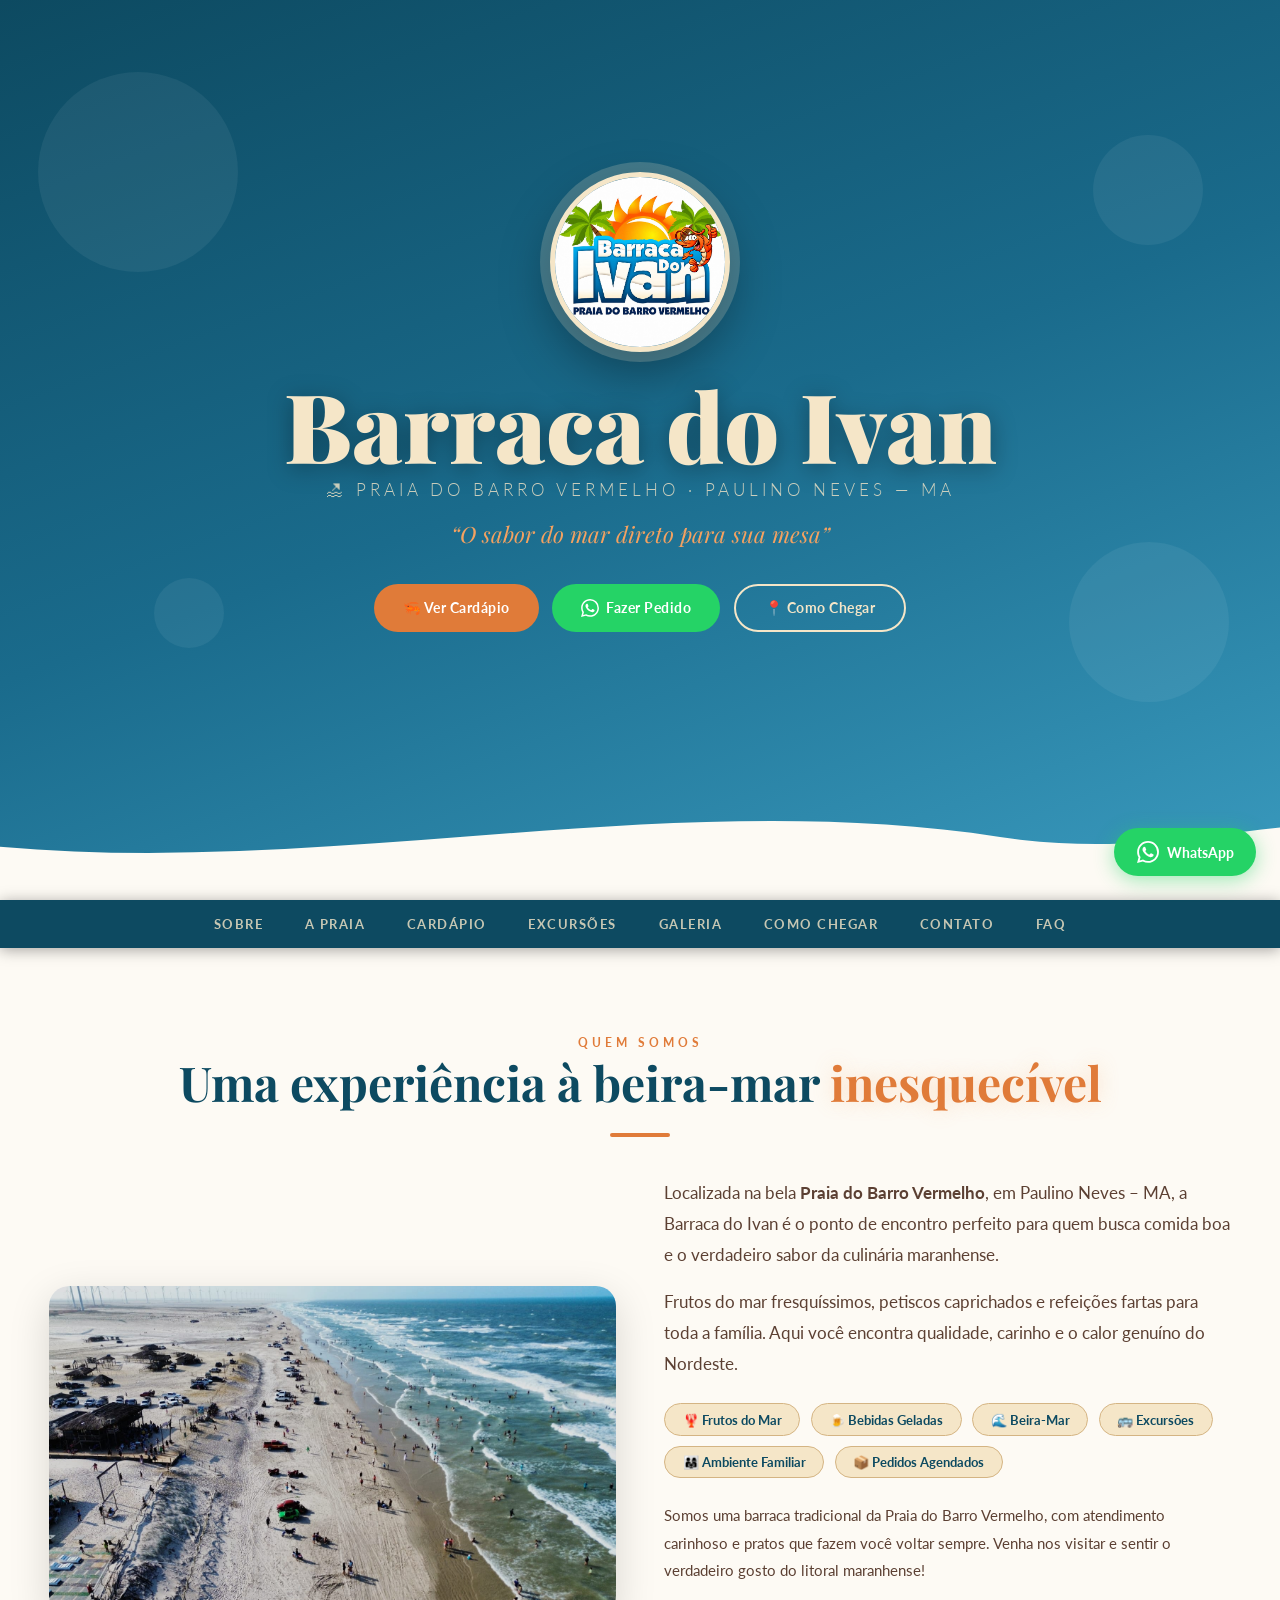
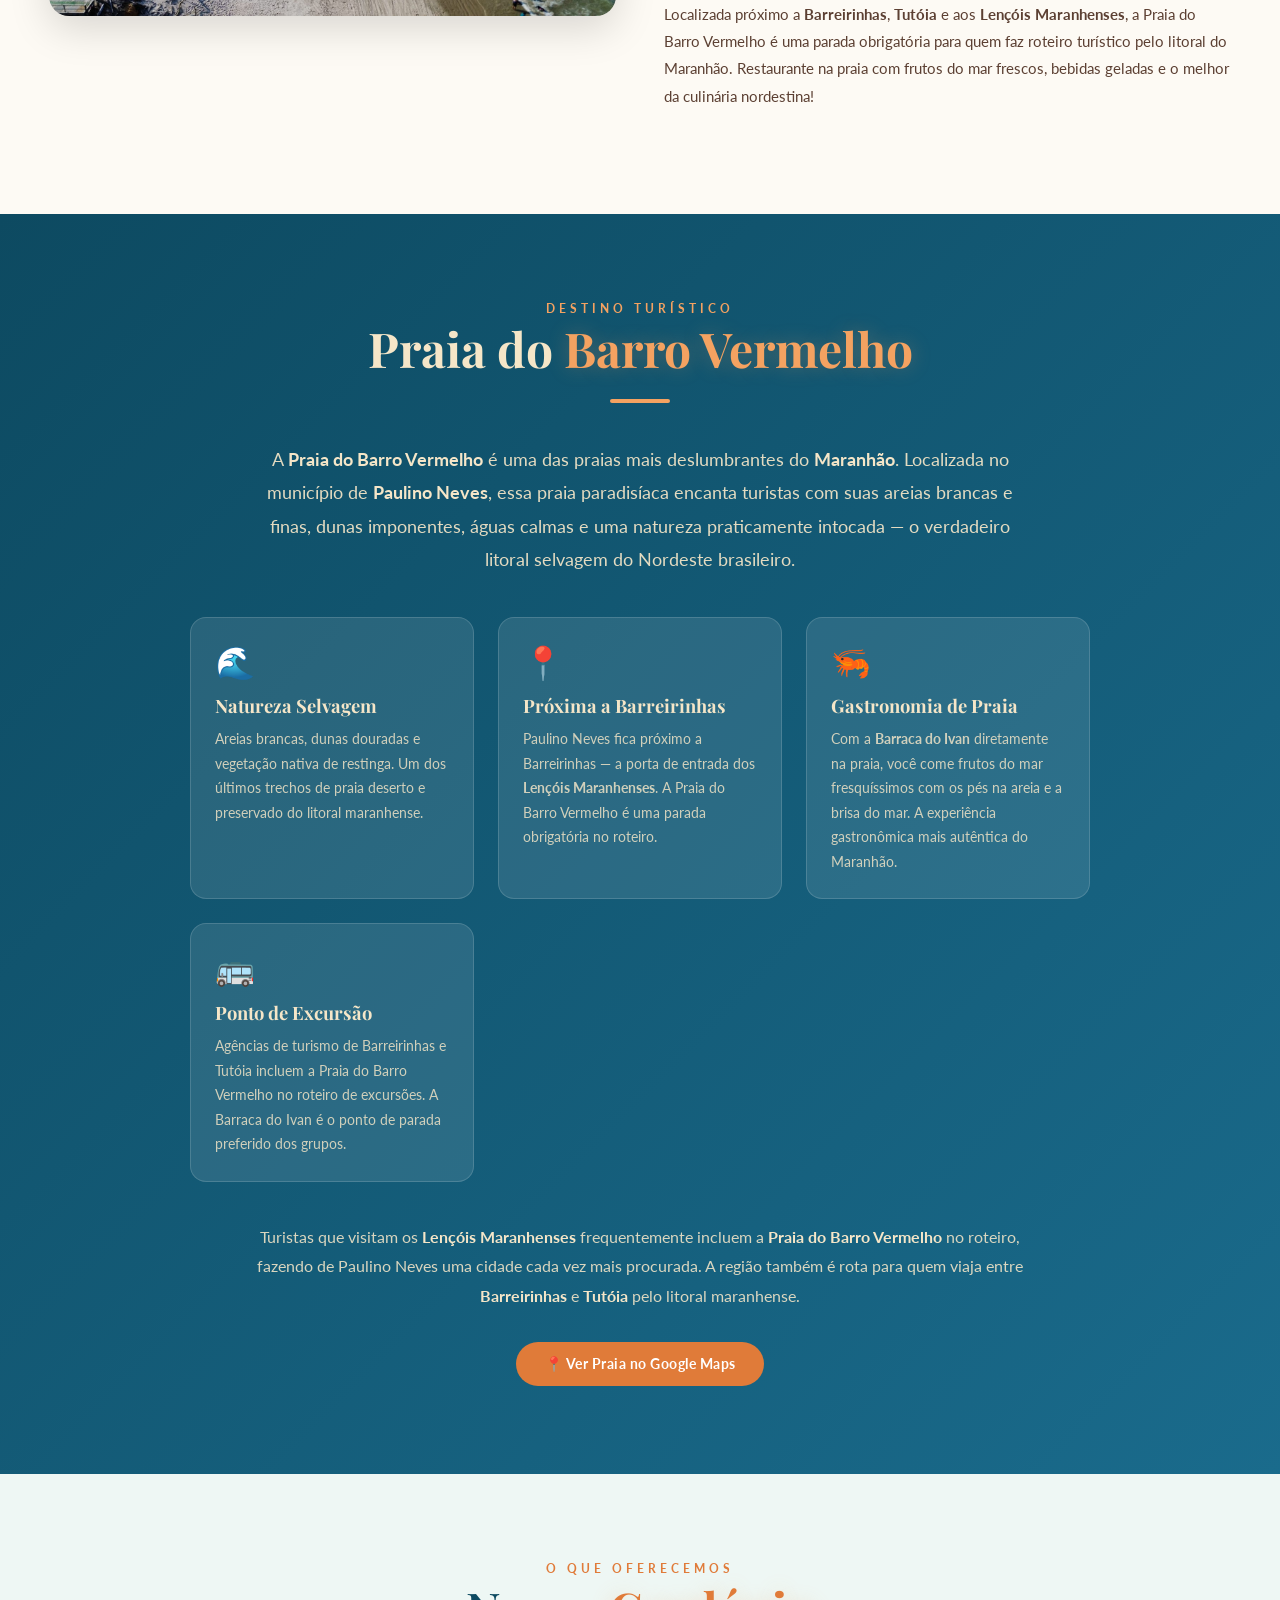
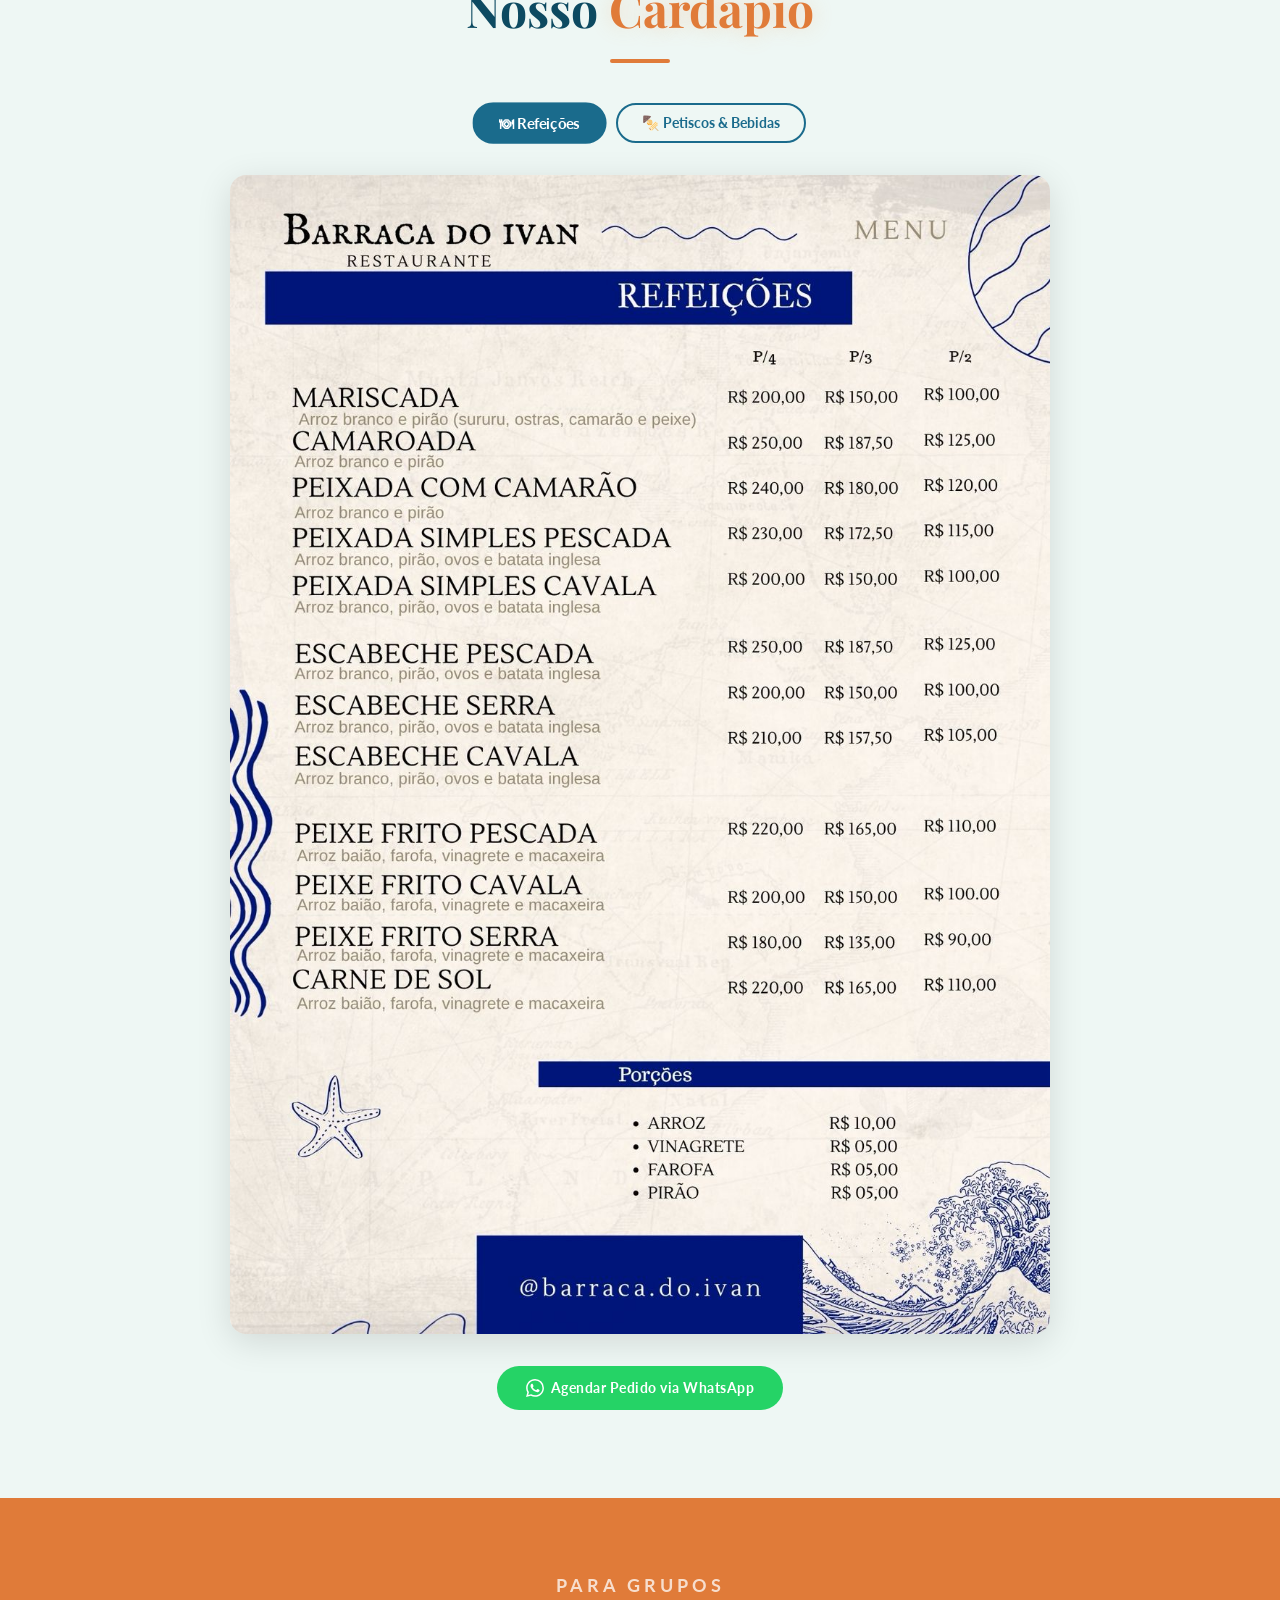
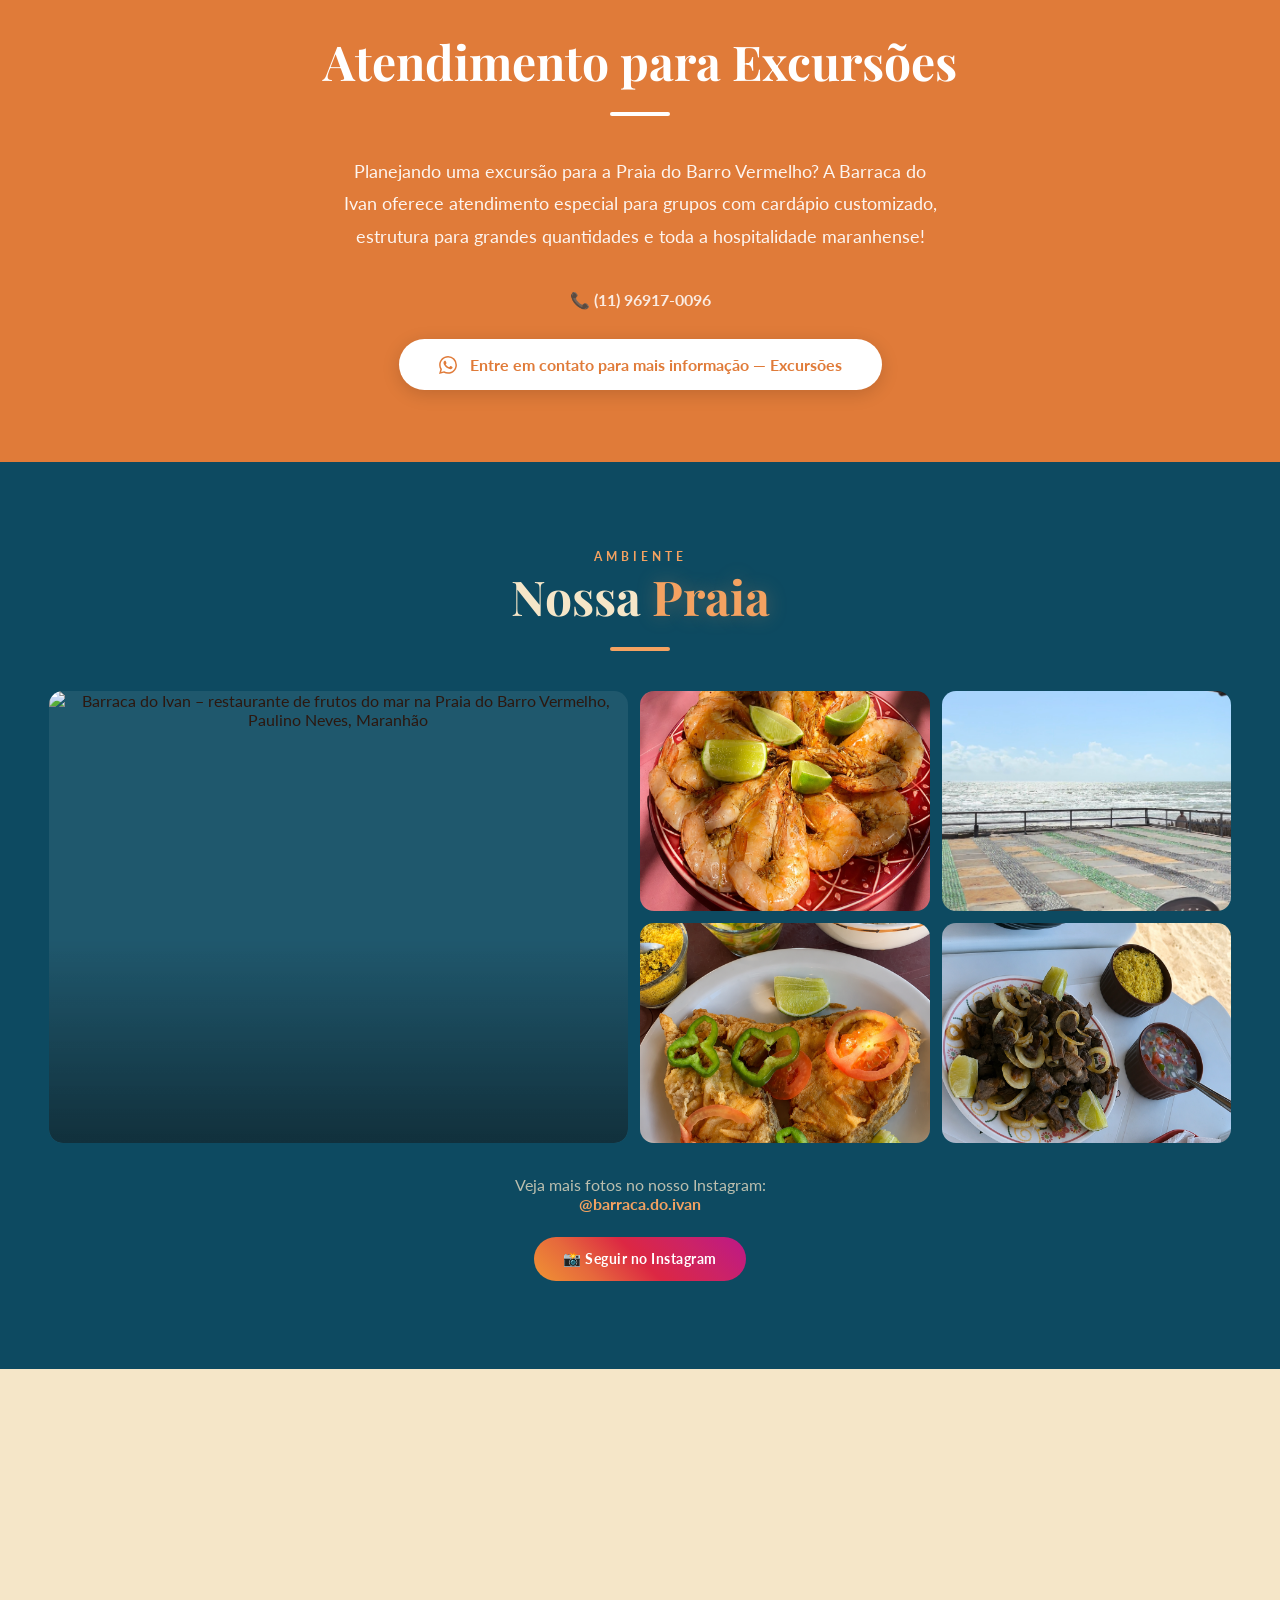
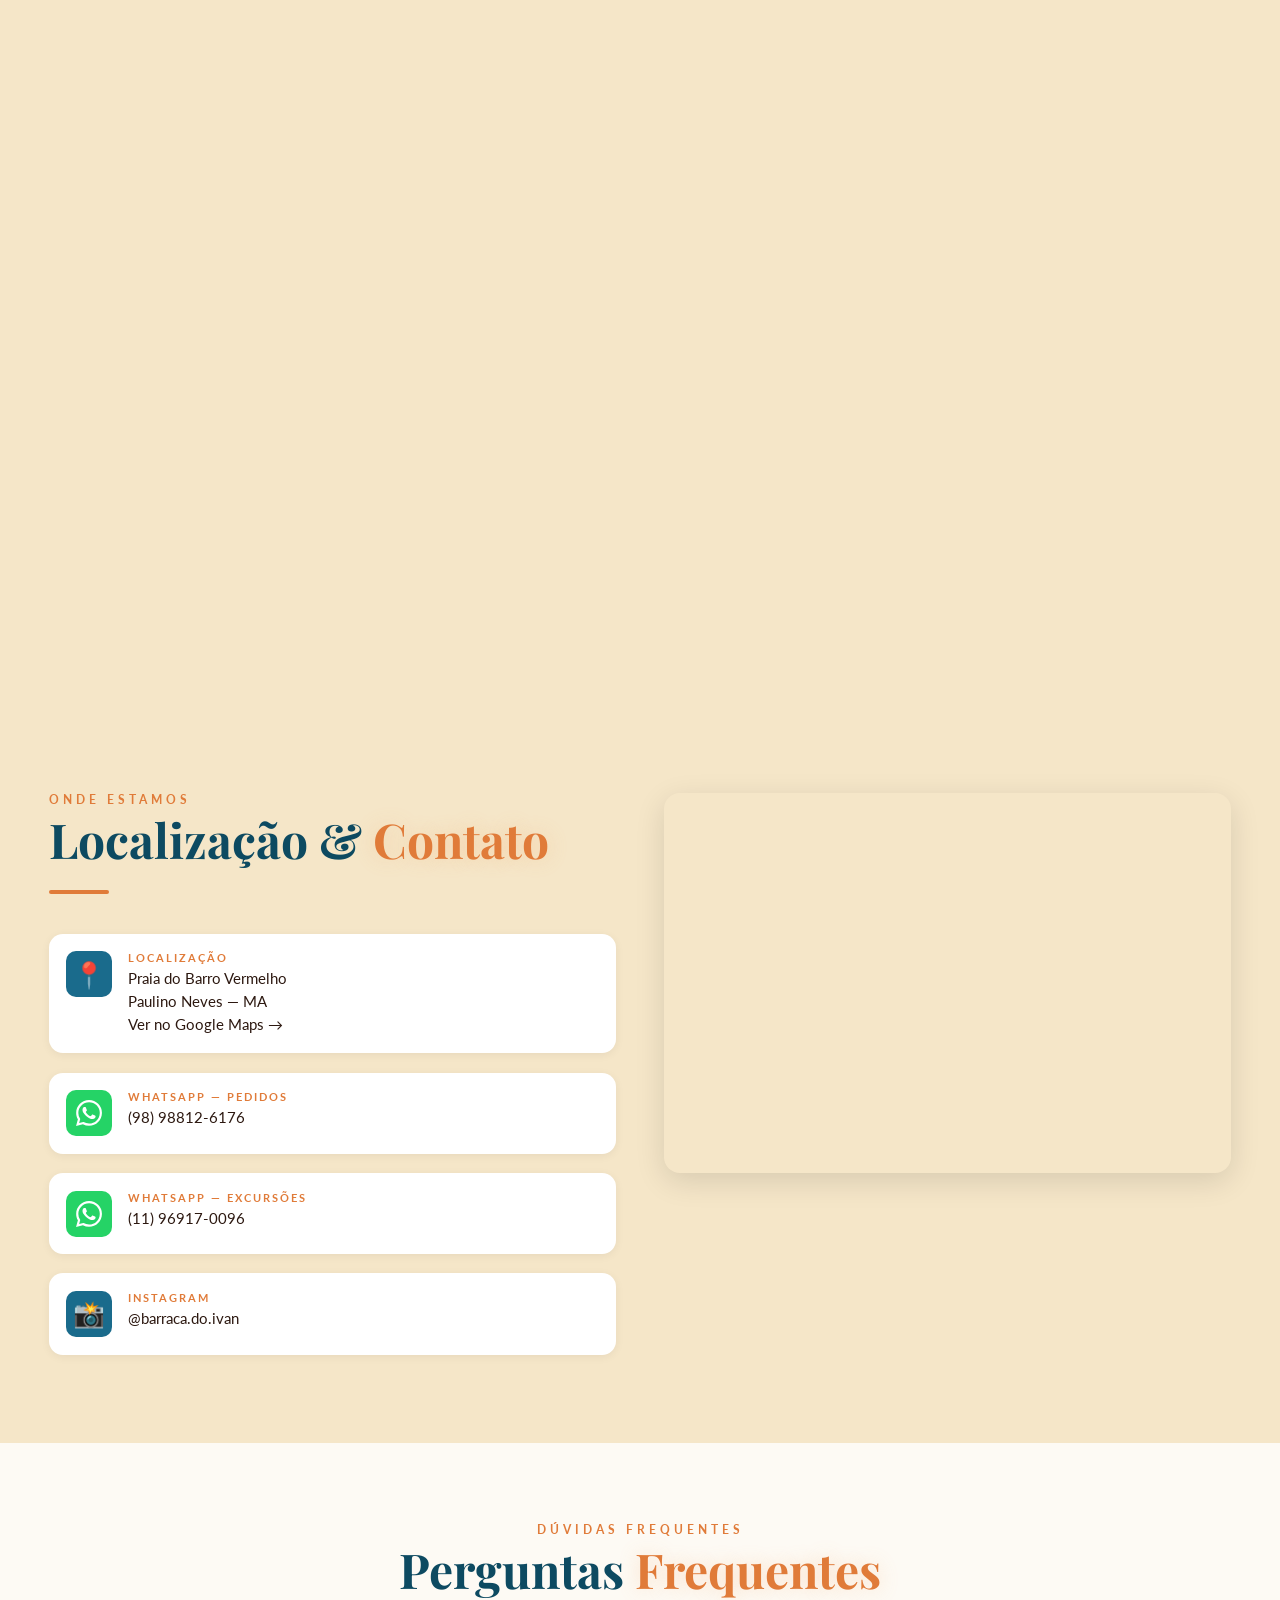
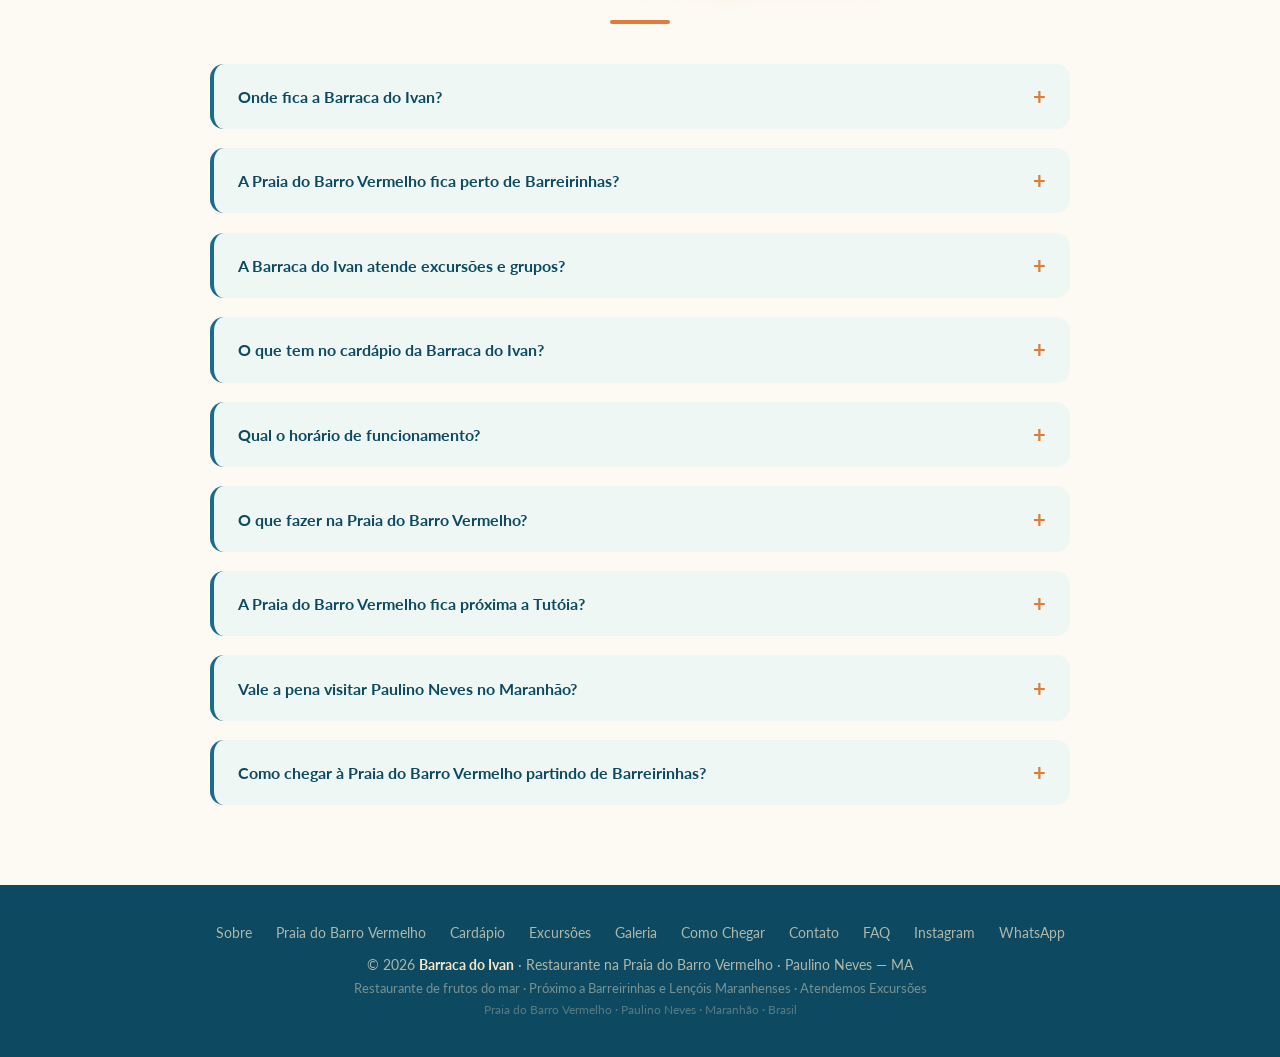
==== index.html @ 45398f32 "siterestaurante" ====
﻿<!DOCTYPE html>
<html lang="pt-BR">
<head>
<meta charset="UTF-8">
<meta name="viewport" content="width=device-width, initial-scale=1.0">

<!-- ══════════════════════════════════════════════
     SEO PRIMÁRIO
══════════════════════════════════════════════ -->
<title>Barraca do Ivan | Restaurante na Praia do Barro Vermelho – Paulino Neves MA | Próximo a Barreirinhas</title>
<meta name="description" content="Barraca do Ivan: restaurante de frutos do mar na Praia do Barro Vermelho, Paulino Neves – MA. Próximo a Barreirinhas e aos Lençóis Maranhenses. Camarão, peixe frito, petiscos frescos e atendimento especial para excursões.">
<meta name="keywords" content="Praia do Barro Vermelho, restaurante Paulino Neves, frutos do mar Maranhão, barraca de praia Maranhão, restaurante próximo Barreirinhas, onde comer Barreirinhas, Lençóis Maranhenses restaurante, excursão Praia Barro Vermelho, Tutóia praia restaurante, camarão Paulino Neves, Barraca do Ivan, restaurante na praia Maranhão">
<meta name="robots" content="index, follow, max-snippet:-1, max-image-preview:large, max-video-preview:-1">
<meta name="author" content="Barraca do Ivan">
<meta name="language" content="pt-BR">
<link rel="canonical" href="https://barracadoivan.com/">

<!-- ══════════════════════════════════════════════
     GEO TAGS — SEO LOCAL
══════════════════════════════════════════════ -->
<meta name="geo.region" content="BR-MA">
<meta name="geo.placename" content="Paulino Neves, Maranhão, Brasil">
<meta name="geo.position" content="-2.7186;-42.5458">
<meta name="ICBM" content="-2.7186, -42.5458">

<!-- ══════════════════════════════════════════════
     OPEN GRAPH (Facebook, WhatsApp, LinkedIn)
══════════════════════════════════════════════ -->
<meta property="og:type" content="website">
<meta property="og:title" content="Barraca do Ivan – Restaurante na Praia do Barro Vermelho, Paulino Neves MA">
<meta property="og:description" content="Frutos do mar fresquíssimos na beira da Praia do Barro Vermelho, Paulino Neves – MA. Próximo a Barreirinhas e aos Lençóis Maranhenses. Atendemos excursões!">
<meta property="og:url" content="https://barracadoivan.com/">
<meta property="og:image" content="https://barracadoivan.com/Imagens/barraca.png">
<meta property="og:image:width" content="1200">
<meta property="og:image:height" content="630">
<meta property="og:image:alt" content="Barraca do Ivan na Praia do Barro Vermelho, Paulino Neves MA">
<meta property="og:locale" content="pt_BR">
<meta property="og:site_name" content="Barraca do Ivan">

<!-- ══════════════════════════════════════════════
     TWITTER CARD
══════════════════════════════════════════════ -->
<meta name="twitter:card" content="summary_large_image">
<meta name="twitter:title" content="Barraca do Ivan – Praia do Barro Vermelho, Paulino Neves MA">
<meta name="twitter:description" content="Restaurante de frutos do mar na praia. Próximo a Barreirinhas e Tutóia. Atendemos excursões dos Lençóis Maranhenses.">
<meta name="twitter:image" content="https://barracadoivan.com/Imagens/barraca.png">

<!-- ══════════════════════════════════════════════
     FAVICON / LOGO — aparece no Google e navegador
══════════════════════════════════════════════ -->
<link rel="icon" type="image/jpeg" href="Imagens/logo.jpeg">
<link rel="shortcut icon" href="Imagens/logo.jpeg">
<link rel="apple-touch-icon" href="Imagens/logo.jpeg">

<!-- ══════════════════════════════════════════════
     MOBILE / PWA
══════════════════════════════════════════════ -->
<meta name="theme-color" content="#0D4A61">
<meta name="apple-mobile-web-app-capable" content="yes">
<meta name="apple-mobile-web-app-status-bar-style" content="black-translucent">
<meta name="apple-mobile-web-app-title" content="Barraca do Ivan">

<!-- ══════════════════════════════════════════════
     SCHEMA.ORG — DADOS ESTRUTURADOS JSON-LD
══════════════════════════════════════════════ -->
<script type="application/ld+json">
{
  "@context": "https://schema.org",
  "@graph": [
    {
      "@type": "Restaurant",
      "@id": "https://barracadoivan.com/#restaurant",
      "name": "Barraca do Ivan",
      "alternateName": ["Barraca Ivan", "Restaurante Barraca do Ivan", "Barraca do Ivan Praia do Barro Vermelho"],
      "description": "Restaurante de frutos do mar na Praia do Barro Vermelho, Paulino Neves – Maranhão. Próximo a Barreirinhas e aos Lençóis Maranhenses. Especialidade em camarão, peixe frito, lagosta, mariscos e petiscos frescos. Atendimento especial para excursões. O melhor restaurante de praia do litoral norte do Maranhão.",
      "url": "https://barracadoivan.com/",
      "logo": {
        "@type": "ImageObject",
        "url": "https://barracadoivan.com/Imagens/logo.jpeg",
        "width": 512,
        "height": 512
      },
      "telephone": "+5598988126176",
      "image": [
        "https://barracadoivan.com/Imagens/barraca.png",
        "https://barracadoivan.com/Imagens/praiadrone.jpeg",
        "https://barracadoivan.com/Imagens/camarao.PNG",
        "https://barracadoivan.com/Imagens/peixefrito.PNG",
        "https://barracadoivan.com/Imagens/carnedesol.PNG"
      ],
      "address": {
        "@type": "PostalAddress",
        "streetAddress": "Praia do Barro Vermelho",
        "addressLocality": "Paulino Neves",
        "addressRegion": "MA",
        "postalCode": "65585-000",
        "addressCountry": "BR"
      },
      "geo": {
        "@type": "GeoCoordinates",
        "latitude": -2.7186,
        "longitude": -42.5458
      },
      "servesCuisine": ["Frutos do Mar", "Culinária Maranhense", "Nordestina", "Peixes e Mariscos", "Camarão", "Frutos do Mar Frescos"],
      "priceRange": "R$",
      "menu": "https://barracadoivan.com/#cardapio",
      "hasMap": "https://maps.app.goo.gl/vjuzgA27zzzx3Y1H8",
      "openingHours": "Mo-Su 09:00-18:00",
      "paymentAccepted": "Cash, PIX",
      "currenciesAccepted": "BRL",
      "amenityFeature": [
        {"@type": "LocationFeatureSpecification", "name": "Beira-Mar", "value": true},
        {"@type": "LocationFeatureSpecification", "name": "Ambiente Familiar", "value": true},
        {"@type": "LocationFeatureSpecification", "name": "Atendimento a Excursões", "value": true},
        {"@type": "LocationFeatureSpecification", "name": "Estacionamento", "value": true},
        {"@type": "LocationFeatureSpecification", "name": "Vista para o Mar", "value": true}
      ],
      "sameAs": ["https://www.instagram.com/barraca.do.ivan"],
      "contactPoint": [
        {
          "@type": "ContactPoint",
          "telephone": "+5598988126176",
          "contactType": "customer service",
          "availableLanguage": "Portuguese"
        },
        {
          "@type": "ContactPoint",
          "telephone": "+5511969170096",
          "contactType": "reservations",
          "availableLanguage": "Portuguese"
        }
      ]
    },
    {
      "@type": "TouristAttraction",
      "@id": "https://barracadoivan.com/#praia-barro-vermelho",
      "name": "Praia do Barro Vermelho",
      "description": "A Praia do Barro Vermelho é uma das praias mais belas do Maranhão, localizada em Paulino Neves. Com suas areias brancas, dunas e águas calmas, é um destino turístico próximo a Barreirinhas e aos Lençóis Maranhenses. Ideal para excursões, mergulho, lazer e gastronomia de frutos do mar.",
      "url": "https://barracadoivan.com/#praia",
      "image": "https://barracadoivan.com/Imagens/praiadrone.jpeg",
      "address": {
        "@type": "PostalAddress",
        "addressLocality": "Paulino Neves",
        "addressRegion": "MA",
        "addressCountry": "BR"
      },
      "geo": {
        "@type": "GeoCoordinates",
        "latitude": -2.7186,
        "longitude": -42.5458
      },
      "touristType": ["Turistas", "Famílias", "Excursionistas", "Mochileiros"],
      "isAccessibleForFree": true,
      "publicAccess": true
    },
    {
      "@type": "WebSite",
      "@id": "https://barracadoivan.com/#website",
      "url": "https://barracadoivan.com/",
      "name": "Barraca do Ivan – Praia do Barro Vermelho",
      "description": "Site oficial da Barraca do Ivan – Restaurante na Praia do Barro Vermelho, Paulino Neves MA. Frutos do mar, excursões e muito mais.",
      "inLanguage": "pt-BR",
      "publisher": {"@id": "https://barracadoivan.com/#restaurant"}
    },
    {
      "@type": "BreadcrumbList",
      "itemListElement": [
        {"@type": "ListItem", "position": 1, "name": "Maranhão", "item": "https://barracadoivan.com/"},
        {"@type": "ListItem", "position": 2, "name": "Paulino Neves", "item": "https://barracadoivan.com/#sobre"},
        {"@type": "ListItem", "position": 3, "name": "Praia do Barro Vermelho", "item": "https://barracadoivan.com/#praia"},
        {"@type": "ListItem", "position": 4, "name": "Barraca do Ivan", "item": "https://barracadoivan.com/#contato"}
      ]
    },
    {
      "@type": "FAQPage",
      "mainEntity": [
        {
          "@type": "Question",
          "name": "Onde fica a Praia do Barro Vermelho?",
          "acceptedAnswer": {
            "@type": "Answer",
            "text": "A Praia do Barro Vermelho fica em Paulino Neves, no Maranhão. É uma praia paradisíaca com areias brancas e dunas, localizada próxima a Barreirinhas e aos Lençóis Maranhenses, no litoral norte do Maranhão."
          }
        },
        {
          "@type": "Question",
          "name": "Como chegar à Praia do Barro Vermelho em Paulino Neves?",
          "acceptedAnswer": {
            "@type": "Answer",
            "text": "Para chegar à Praia do Barro Vermelho em Paulino Neves: saindo de Barreirinhas, pegue a MA-402 em direção a Paulino Neves. Saindo de Tutóia, siga pela MA-402. O acesso é feito por estrada, podendo incluir trechos de areia. A Barraca do Ivan fica diretamente na praia."
          }
        },
        {
          "@type": "Question",
          "name": "A Praia do Barro Vermelho fica perto de Barreirinhas?",
          "acceptedAnswer": {
            "@type": "Answer",
            "text": "Sim! A Praia do Barro Vermelho em Paulino Neves fica próxima a Barreirinhas e é um destino muito procurado por turistas que visitam os Lençóis Maranhenses. É a parada perfeita para almoçar frutos do mar frescos durante o roteiro turístico pelo Maranhão."
          }
        },
        {
          "@type": "Question",
          "name": "O que fazer na Praia do Barro Vermelho?",
          "acceptedAnswer": {
            "@type": "Answer",
            "text": "Na Praia do Barro Vermelho você pode: banhar-se nas águas calmas, passear pelas dunas, fazer trilhas, comer frutos do mar frescos na Barraca do Ivan, fotografar a paisagem deslumbrante e fazer passeios de buggy. É uma das praias mais bonitas do Maranhão."
          }
        },
        {
          "@type": "Question",
          "name": "Tem restaurante na Praia do Barro Vermelho?",
          "acceptedAnswer": {
            "@type": "Answer",
            "text": "Sim! A Barraca do Ivan é o restaurante referência na Praia do Barro Vermelho, em Paulino Neves – MA. Servimos frutos do mar frescos, camarão, peixe frito, petiscos e bebidas geladas. Atendemos também grupos e excursões."
          }
        },
        {
          "@type": "Question",
          "name": "Quais restaurantes têm em Paulino Neves?",
          "acceptedAnswer": {
            "@type": "Answer",
            "text": "A Barraca do Ivan é o principal restaurante de Paulino Neves, localizado na Praia do Barro Vermelho. Especialidade em frutos do mar frescos, culinária maranhense e atendimento para excursões dos Lençóis Maranhenses."
          }
        },
        {
          "@type": "Question",
          "name": "Vale a pena visitar Paulino Neves?",
          "acceptedAnswer": {
            "@type": "Answer",
            "text": "Com certeza! Paulino Neves é uma cidade encantadora do Maranhão com a deslumbrante Praia do Barro Vermelho. Fica próxima a Barreirinhas e aos Lençóis Maranhenses, sendo um destino ideal para quem busca praia selvagem, natureza e frutos do mar frescos."
          }
        },
        {
          "@type": "Question",
          "name": "A Barraca do Ivan atende excursões e grupos?",
          "acceptedAnswer": {
            "@type": "Answer",
            "text": "Sim! A Barraca do Ivan oferece atendimento especial para grupos e excursões com cardápio personalizado e estrutura para grandes quantidades. Entre em contato pelo WhatsApp (11) 96917-0096 para reservar."
          }
        },
        {
          "@type": "Question",
          "name": "O que tem no cardápio da Barraca do Ivan?",
          "acceptedAnswer": {
            "@type": "Answer",
            "text": "O cardápio inclui frutos do mar frescos: camarão, peixe frito, lagosta, mariscos e carne de sol, além de petiscos variados, bebidas geladas e pratos completos da culinária maranhense. Tudo preparado com ingredientes frescos do litoral!"
          }
        },
        {
          "@type": "Question",
          "name": "Qual o horário de funcionamento da Barraca do Ivan?",
          "acceptedAnswer": {
            "@type": "Answer",
            "text": "A Barraca do Ivan funciona todos os dias das 9h às 18h. Para excursões e pedidos agendados, entre em contato com antecedência pelo WhatsApp (98) 98812-6176."
          }
        }
      ]
    }
  ]
}
</script>

<!-- ══════════════════════════════════════════════
     FONTES E ESTILOS
══════════════════════════════════════════════ -->
<link rel="preconnect" href="https://fonts.googleapis.com">
<link rel="preconnect" href="https://fonts.gstatic.com" crossorigin>
<link rel="preload" href="https://fonts.googleapis.com/css2?family=Lato:wght@300;400;700&family=Playfair+Display:ital,wght@0,700;0,900;1,700&display=swap" as="style" onload="this.onload=null;this.rel='stylesheet'">
<noscript><link rel="stylesheet" href="https://fonts.googleapis.com/css2?family=Lato:wght@300;400;700&family=Playfair+Display:ital,wght@0,700;0,900;1,700&display=swap"></noscript>
<link rel="stylesheet" href="style.css">

</head>
<body>

<a class="wpp-float" href="https://wa.me/5598988126176?text=Ol%C3%A1%2C+gostaria+de+agendar+meu+pedido+!" target="_blank" rel="noopener"><svg xmlns="http://www.w3.org/2000/svg" viewBox="0 0 24 24" fill="white" width="22" height="22" style="flex-shrink:0"><path d="M17.472 14.382c-.297-.149-1.758-.867-2.03-.967-.273-.099-.471-.148-.67.15-.197.297-.767.966-.94 1.164-.173.199-.347.223-.644.075-.297-.15-1.255-.463-2.39-1.475-.883-.788-1.48-1.761-1.653-2.059-.173-.297-.018-.458.13-.606.134-.133.298-.347.446-.52.149-.174.198-.298.298-.497.099-.198.05-.371-.025-.52-.075-.149-.669-1.612-.916-2.207-.242-.579-.487-.5-.669-.51-.173-.008-.371-.01-.57-.01-.198 0-.52.074-.792.372-.272.297-1.04 1.016-1.04 2.479 0 1.462 1.065 2.875 1.213 3.074.149.198 2.096 3.2 5.077 4.487.709.306 1.262.489 1.694.625.712.227 1.36.195 1.871.118.571-.085 1.758-.719 2.006-1.413.248-.694.248-1.289.173-1.413-.074-.124-.272-.198-.57-.347m-5.421 7.403h-.004a9.87 9.87 0 01-5.031-1.378l-.361-.214-3.741.982.998-3.648-.235-.374a9.86 9.86 0 01-1.51-5.26c.001-5.45 4.436-9.884 9.888-9.884 2.64 0 5.122 1.03 6.988 2.898a9.825 9.825 0 012.893 6.994c-.003 5.45-4.437 9.884-9.885 9.884m8.413-18.297A11.815 11.815 0 0012.05 0C5.495 0 .16 5.335.157 11.892c0 2.096.547 4.142 1.588 5.945L.057 24l6.305-1.654a11.882 11.882 0 005.683 1.448h.005c6.554 0 11.89-5.335 11.893-11.893a11.821 11.821 0 00-3.48-8.413z"/></svg> WhatsApp</a>

<!-- LIGHTBOX -->
<div class="lightbox" id="lightbox" onclick="closeLightbox()">
  <span class="lightbox-close">&times;</span>
  <img id="lightbox-img" src="" alt="Cardápio">
</div>

<!-- HERO -->
<header class="hero">
  <div class="bubble b1"></div><div class="bubble b2"></div>
  <div class="bubble b3"></div><div class="bubble b4"></div>
  <div class="hero-bg" id="heroBg"></div>
  <div class="hero-content">
    <img src="Imagens/logo.jpeg" alt="Logo Barraca do Ivan" class="logo-img">
    <h1 class="hero-title">Barraca do Ivan</h1>
    <p class="hero-praia">🏖 Praia do Barro Vermelho &middot; Paulino Neves &mdash; MA</p>
    <p class="hero-tagline">&ldquo;O sabor do mar direto para sua mesa&rdquo;</p>
    <div class="hero-ctas">
      <a class="btn btn-primary" href="#cardapio">🦐 Ver Cardápio</a>
      <a class="btn btn-wpp" href="https://wa.me/5598988126176?text=Ol%C3%A1%2C+gostaria+de+agendar+meu+pedido+!" target="_blank" rel="noopener"><svg xmlns="http://www.w3.org/2000/svg" viewBox="0 0 24 24" fill="currentColor" width="18" height="18" style="flex-shrink:0"><path d="M17.472 14.382c-.297-.149-1.758-.867-2.03-.967-.273-.099-.471-.148-.67.15-.197.297-.767.966-.94 1.164-.173.199-.347.223-.644.075-.297-.15-1.255-.463-2.39-1.475-.883-.788-1.48-1.761-1.653-2.059-.173-.297-.018-.458.13-.606.134-.133.298-.347.446-.52.149-.174.198-.298.298-.497.099-.198.05-.371-.025-.52-.075-.149-.669-1.612-.916-2.207-.242-.579-.487-.5-.669-.51-.173-.008-.371-.01-.57-.01-.198 0-.52.074-.792.372-.272.297-1.04 1.016-1.04 2.479 0 1.462 1.065 2.875 1.213 3.074.149.198 2.096 3.2 5.077 4.487.709.306 1.262.489 1.694.625.712.227 1.36.195 1.871.118.571-.085 1.758-.719 2.006-1.413.248-.694.248-1.289.173-1.413-.074-.124-.272-.198-.57-.347m-5.421 7.403h-.004a9.87 9.87 0 01-5.031-1.378l-.361-.214-3.741.982.998-3.648-.235-.374a9.86 9.86 0 01-1.51-5.26c.001-5.45 4.436-9.884 9.888-9.884 2.64 0 5.122 1.03 6.988 2.898a9.825 9.825 0 012.893 6.994c-.003 5.45-4.437 9.884-9.885 9.884m8.413-18.297A11.815 11.815 0 0012.05 0C5.495 0 .16 5.335.157 11.892c0 2.096.547 4.142 1.588 5.945L.057 24l6.305-1.654a11.882 11.882 0 005.683 1.448h.005c6.554 0 11.89-5.335 11.893-11.893a11.821 11.821 0 00-3.48-8.413z"/></svg> Fazer Pedido</a>
      <a class="btn btn-outline" href="https://maps.app.goo.gl/vjuzgA27zzzx3Y1H8" target="_blank" rel="noopener">📍 Como Chegar</a>
    </div>
  </div>
</header>

<nav>
  <a href="#sobre">Sobre</a>
  <a href="#praia">A Praia</a>
  <a href="#cardapio">Cardápio</a>
  <a href="#excursoes">Excursões</a>
  <a href="#galeria">Galeria</a>
  <a href="#como-chegar">Como Chegar</a>
  <a href="#contato">Contato</a>
  <a href="#faq">FAQ</a>
</nav>

<!-- SOBRE -->
<section id="sobre">
  <div class="sobre-inner sr">
    <p class="section-label">Quem somos</p>
    <h2 class="section-title">Uma experiência à beira-mar <span>inesquecível</span></h2>
    <div class="divider"></div>
    <div class="sobre-cols">
      <div class="sobre-img-wrap">
        <img src="Imagens/praiadrone.jpeg" alt="Vista aérea da Praia do Barro Vermelho em Paulino Neves, Maranhão – próxima a Barreirinhas e Lençóis Maranhenses" class="sobre-img" loading="lazy" width="440" height="330">
      </div>
      <div class="sobre-text">
        <p>Localizada na bela <strong>Praia do Barro Vermelho</strong>, em Paulino Neves – MA, a Barraca do Ivan é o ponto de encontro perfeito para quem busca comida boa e o verdadeiro sabor da culinária maranhense.</p>
        <p>Frutos do mar fresquíssimos, petiscos caprichados e refeições fartas para toda a família. Aqui você encontra qualidade, carinho e o calor genuíno do Nordeste.</p>
        <div class="badges">
          <span class="badge">🦞 Frutos do Mar</span>
          <span class="badge">🍺 Bebidas Geladas</span>
          <span class="badge">🌊 Beira-Mar</span>
          <span class="badge">🚌 Excursões</span>
          <span class="badge">👨‍👩‍👧 Ambiente Familiar</span>
          <span class="badge">📦 Pedidos Agendados</span>
        </div>
        <p style="margin-top:1.5rem;font-size:0.95rem;color:var(--texto-suave);line-height:1.8;">Somos uma barraca tradicional da Praia do Barro Vermelho, com atendimento carinhoso e pratos que fazem você voltar sempre. Venha nos visitar e sentir o verdadeiro gosto do litoral maranhense!</p>
        <p style="margin-top:1rem;font-size:0.95rem;color:var(--texto-suave);line-height:1.8;">Localizada próximo a <strong>Barreirinhas</strong>, <strong>Tutóia</strong> e aos <strong>Lençóis Maranhenses</strong>, a Praia do Barro Vermelho é uma parada obrigatória para quem faz roteiro turístico pelo litoral do Maranhão. Restaurante na praia com frutos do mar frescos, bebidas geladas e o melhor da culinária nordestina!</p>
      </div>
    </div>
  </div>
</section>

<!-- PRAIA DO BARRO VERMELHO — SEÇÃO TURÍSTICA -->
<section id="praia" style="background:linear-gradient(135deg,#0D4A61 0%,#1A6B8C 100%);padding:5.5rem 1.5rem;color:white;">
  <div class="sr" style="max-width:900px;margin:0 auto;text-align:center;">
    <p class="section-label" style="color:var(--laranja-vivo);">Destino turístico</p>
    <h2 class="section-title" style="color:var(--areia);">Praia do <span style="color:var(--laranja-vivo);">Barro Vermelho</span></h2>
    <div class="divider" style="background:var(--laranja-vivo);"></div>

    <p style="font-size:1.1rem;line-height:1.9;color:rgba(245,230,200,0.92);margin-bottom:1.8rem;max-width:780px;margin-left:auto;margin-right:auto;">
      A <strong style="color:var(--areia);">Praia do Barro Vermelho</strong> é uma das praias mais deslumbrantes do <strong style="color:var(--areia);">Maranhão</strong>. Localizada no município de <strong style="color:var(--areia);">Paulino Neves</strong>, essa praia paradisíaca encanta turistas com suas areias brancas e finas, dunas imponentes, águas calmas e uma natureza praticamente intocada — o verdadeiro litoral selvagem do Nordeste brasileiro.
    </p>

    <div style="display:grid;grid-template-columns:repeat(auto-fit,minmax(260px,1fr));gap:1.5rem;margin:2.5rem 0;text-align:left;">
      <div style="background:rgba(255,255,255,0.1);border-radius:16px;padding:1.5rem;border:1px solid rgba(255,255,255,0.15);">
        <div style="font-size:2rem;margin-bottom:0.7rem;">🌊</div>
        <h3 style="color:var(--areia);font-family:'Playfair Display',serif;font-size:1.15rem;margin-bottom:0.6rem;">Natureza Selvagem</h3>
        <p style="color:rgba(245,230,200,0.82);font-size:0.9rem;line-height:1.7;">Areias brancas, dunas douradas e vegetação nativa de restinga. Um dos últimos trechos de praia deserto e preservado do litoral maranhense.</p>
      </div>
      <div style="background:rgba(255,255,255,0.1);border-radius:16px;padding:1.5rem;border:1px solid rgba(255,255,255,0.15);">
        <div style="font-size:2rem;margin-bottom:0.7rem;">📍</div>
        <h3 style="color:var(--areia);font-family:'Playfair Display',serif;font-size:1.15rem;margin-bottom:0.6rem;">Próxima a Barreirinhas</h3>
        <p style="color:rgba(245,230,200,0.82);font-size:0.9rem;line-height:1.7;">Paulino Neves fica próximo a Barreirinhas — a porta de entrada dos <strong>Lençóis Maranhenses</strong>. A Praia do Barro Vermelho é uma parada obrigatória no roteiro.</p>
      </div>
      <div style="background:rgba(255,255,255,0.1);border-radius:16px;padding:1.5rem;border:1px solid rgba(255,255,255,0.15);">
        <div style="font-size:2rem;margin-bottom:0.7rem;">🦐</div>
        <h3 style="color:var(--areia);font-family:'Playfair Display',serif;font-size:1.15rem;margin-bottom:0.6rem;">Gastronomia de Praia</h3>
        <p style="color:rgba(245,230,200,0.82);font-size:0.9rem;line-height:1.7;">Com a <strong>Barraca do Ivan</strong> diretamente na praia, você come frutos do mar fresquíssimos com os pés na areia e a brisa do mar. A experiência gastronômica mais autêntica do Maranhão.</p>
      </div>
      <div style="background:rgba(255,255,255,0.1);border-radius:16px;padding:1.5rem;border:1px solid rgba(255,255,255,0.15);">
        <div style="font-size:2rem;margin-bottom:0.7rem;">🚌</div>
        <h3 style="color:var(--areia);font-family:'Playfair Display',serif;font-size:1.15rem;margin-bottom:0.6rem;">Ponto de Excursão</h3>
        <p style="color:rgba(245,230,200,0.82);font-size:0.9rem;line-height:1.7;">Agências de turismo de Barreirinhas e Tutóia incluem a Praia do Barro Vermelho no roteiro de excursões. A Barraca do Ivan é o ponto de parada preferido dos grupos.</p>
      </div>
    </div>

    <p style="font-size:1rem;line-height:1.85;color:rgba(245,230,200,0.88);max-width:780px;margin:0 auto 2rem;">
      Turistas que visitam os <strong style="color:var(--areia);">Lençóis Maranhenses</strong> frequentemente incluem a <strong style="color:var(--areia);">Praia do Barro Vermelho</strong> no roteiro, fazendo de Paulino Neves uma cidade cada vez mais procurada. A região também é rota para quem viaja entre <strong style="color:var(--areia);">Barreirinhas</strong> e <strong style="color:var(--areia);">Tutóia</strong> pelo litoral maranhense.
    </p>

    <a class="btn btn-primary" href="https://maps.app.goo.gl/vjuzgA27zzzx3Y1H8" target="_blank" rel="noopener" style="margin:0 auto;">📍 Ver Praia no Google Maps</a>
  </div>
</section>

<!-- CARDÁPIO -->
<section id="cardapio">
  <div class="cardapio-inner sr">
    <p class="section-label">O que oferecemos</p>
    <h2 class="section-title">Nosso <span>Cardápio</span></h2>
    <div class="divider"></div>

    <div class="menu-tabs">
      <button class="tab-btn active" onclick="switchTab('refeicoes', this)">🍽 Refeições</button>
      <button class="tab-btn" onclick="switchTab('petiscos', this)">🍢 Petiscos & Bebidas</button>
    </div>

    <!-- REFEIÇÕES -->
    <div class="tab-panel active" id="tab-refeicoes">
      <div class="cardapio-img-wrap" onclick="openLightbox(this.querySelector('img').src)">
        <img src="Imagens/refeicoes.jpeg" alt="Cardápio de refeições da Barraca do Ivan – frutos do mar e pratos da culinária maranhense na Praia do Barro Vermelho" loading="lazy">
      </div>
    </div>

    <!-- PETISCOS & BEBIDAS -->
    <div class="tab-panel" id="tab-petiscos">
      <div class="cardapio-img-wrap" onclick="openLightbox(this.querySelector('img').src)">
        <img src="Imagens/petiscos.jpeg" alt="Petiscos e bebidas geladas da Barraca do Ivan – bar na Praia do Barro Vermelho, Paulino Neves MA" class="cardapio-img" loading="lazy">

      </div>
    </div>

    <div class="cardapio-link-box">
      <a class="btn btn-wpp" href="https://wa.me/5598988126176?text=Ol%C3%A1%2C+gostaria+de+agendar+meu+pedido+!" target="_blank" rel="noopener"><svg xmlns="http://www.w3.org/2000/svg" viewBox="0 0 24 24" fill="currentColor" width="18" height="18" style="flex-shrink:0"><path d="M17.472 14.382c-.297-.149-1.758-.867-2.03-.967-.273-.099-.471-.148-.67.15-.197.297-.767.966-.94 1.164-.173.199-.347.223-.644.075-.297-.15-1.255-.463-2.39-1.475-.883-.788-1.48-1.761-1.653-2.059-.173-.297-.018-.458.13-.606.134-.133.298-.347.446-.52.149-.174.198-.298.298-.497.099-.198.05-.371-.025-.52-.075-.149-.669-1.612-.916-2.207-.242-.579-.487-.5-.669-.51-.173-.008-.371-.01-.57-.01-.198 0-.52.074-.792.372-.272.297-1.04 1.016-1.04 2.479 0 1.462 1.065 2.875 1.213 3.074.149.198 2.096 3.2 5.077 4.487.709.306 1.262.489 1.694.625.712.227 1.36.195 1.871.118.571-.085 1.758-.719 2.006-1.413.248-.694.248-1.289.173-1.413-.074-.124-.272-.198-.57-.347m-5.421 7.403h-.004a9.87 9.87 0 01-5.031-1.378l-.361-.214-3.741.982.998-3.648-.235-.374a9.86 9.86 0 01-1.51-5.26c.001-5.45 4.436-9.884 9.888-9.884 2.64 0 5.122 1.03 6.988 2.898a9.825 9.825 0 012.893 6.994c-.003 5.45-4.437 9.884-9.885 9.884m8.413-18.297A11.815 11.815 0 0012.05 0C5.495 0 .16 5.335.157 11.892c0 2.096.547 4.142 1.588 5.945L.057 24l6.305-1.654a11.882 11.882 0 005.683 1.448h.005c6.554 0 11.89-5.335 11.893-11.893a11.821 11.821 0 00-3.48-8.413z"/></svg> Agendar Pedido via WhatsApp</a>
    </div>
  </div>
</section>

<!-- EXCURSÕES -->
<section id="excursoes">
  <div class="sr">
    <p class="section-label">Para grupos</p>
    <h2 class="section-title">Atendimento para Excursões</h2>
    <div class="divider"></div>
    <p>Planejando uma excursão para a Praia do Barro Vermelho? A Barraca do Ivan oferece atendimento especial para grupos com cardápio customizado, estrutura para grandes quantidades e toda a hospitalidade maranhense!</p>
    <p style="margin-bottom:1.5rem;font-size:1rem;color:rgba(255,255,255,0.85);">📞 <strong>(11) 96917-0096</strong></p>
    <a class="btn-excursao" href="https://wa.me/5511969170096?text=Ol%C3%A1%2C+gostaria+de+informa%C3%A7%C3%B5es+sobre+excurs%C3%B5es+para+a+Praia+do+Barro+Vermelho!" target="_blank" rel="noopener"><svg xmlns="http://www.w3.org/2000/svg" viewBox="0 0 24 24" fill="currentColor" width="18" height="18" style="vertical-align:middle;margin-right:5px"><path d="M17.472 14.382c-.297-.149-1.758-.867-2.03-.967-.273-.099-.471-.148-.67.15-.197.297-.767.966-.94 1.164-.173.199-.347.223-.644.075-.297-.15-1.255-.463-2.39-1.475-.883-.788-1.48-1.761-1.653-2.059-.173-.297-.018-.458.13-.606.134-.133.298-.347.446-.52.149-.174.198-.298.298-.497.099-.198.05-.371-.025-.52-.075-.149-.669-1.612-.916-2.207-.242-.579-.487-.5-.669-.51-.173-.008-.371-.01-.57-.01-.198 0-.52.074-.792.372-.272.297-1.04 1.016-1.04 2.479 0 1.462 1.065 2.875 1.213 3.074.149.198 2.096 3.2 5.077 4.487.709.306 1.262.489 1.694.625.712.227 1.36.195 1.871.118.571-.085 1.758-.719 2.006-1.413.248-.694.248-1.289.173-1.413-.074-.124-.272-.198-.57-.347m-5.421 7.403h-.004a9.87 9.87 0 01-5.031-1.378l-.361-.214-3.741.982.998-3.648-.235-.374a9.86 9.86 0 01-1.51-5.26c.001-5.45 4.436-9.884 9.888-9.884 2.64 0 5.122 1.03 6.988 2.898a9.825 9.825 0 012.893 6.994c-.003 5.45-4.437 9.884-9.885 9.884m8.413-18.297A11.815 11.815 0 0012.05 0C5.495 0 .16 5.335.157 11.892c0 2.096.547 4.142 1.588 5.945L.057 24l6.305-1.654a11.882 11.882 0 005.683 1.448h.005c6.554 0 11.89-5.335 11.893-11.893a11.821 11.821 0 00-3.48-8.413z"/></svg> Entre em contato para mais informação — Excursões</a>
  </div>
</section>


<!-- GALERIA -->
<section id="galeria">
  <div class="galeria-inner sr">
    <p class="section-label">Ambiente</p>
    <h2 class="section-title">Nossa <span style="color:var(--laranja-vivo)">Praia</span></h2>
    <div class="divider"></div>
    <div class="gallery-grid">
      <div class="gallery-item gallery-featured">
        <img src="Imagens/barraca.png" alt="Barraca do Ivan – restaurante de frutos do mar na Praia do Barro Vermelho, Paulino Neves, Maranhão" loading="lazy" width="640" height="440">
      </div>
      <div class="gallery-item">
        <img src="Imagens/camarao.PNG" alt="Camarão fresco grelhado da Barraca do Ivan – frutos do mar em Paulino Neves MA" loading="lazy" width="320" height="220">
      </div>
      <div class="gallery-item">
        <img src="Imagens/IMG_4007.PNG" alt="Praia do Barro Vermelho em Paulino Neves, Maranhão – destino turístico próximo aos Lençóis Maranhenses" loading="lazy" width="320" height="220">
      </div>
      <div class="gallery-item">
        <img src="Imagens/peixefrito.PNG" alt="Peixe frito na Barraca do Ivan – restaurante na praia em Paulino Neves, Maranhão" loading="lazy" width="320" height="220">
      </div>
      <div class="gallery-item">
        <img src="Imagens/carnedesol.PNG" alt="Carne de sol da culinária maranhense – prato servido na Barraca do Ivan, Praia do Barro Vermelho" loading="lazy" width="320" height="220">
      </div>
    </div>
    <p class="insta-promo" style="margin-top:2rem;">
      Veja mais fotos no nosso Instagram:<br>
      <a href="https://www.instagram.com/barraca.do.ivan" target="_blank" rel="noopener">@barraca.do.ivan</a>
    </p>
    <div style="margin-top:1.5rem;">
      <a class="btn btn-insta" href="https://www.instagram.com/barraca.do.ivan" target="_blank" rel="noopener">📸 Seguir no Instagram</a>
    </div>
  </div>
</section>

<!-- COMO CHEGAR -->
<section id="como-chegar" style="background:var(--areia);padding:5.5rem 1.5rem;">
  <div class="sr" style="max-width:900px;margin:0 auto;text-align:center;">
    <p class="section-label">Roteiro turístico</p>
    <h2 class="section-title">Como <span>Chegar</span> à Praia do Barro Vermelho</h2>
    <div class="divider"></div>
    <p style="font-size:1.05rem;color:var(--texto-suave);line-height:1.85;max-width:720px;margin:0 auto 2.5rem;">
      A <strong>Praia do Barro Vermelho</strong> fica no município de <strong>Paulino Neves – MA</strong>. Confira as rotas de acesso mais comuns para turistas:
    </p>

    <div style="display:grid;grid-template-columns:repeat(auto-fit,minmax(270px,1fr));gap:1.2rem;text-align:left;">
      <div style="background:white;border-radius:16px;padding:1.5rem;box-shadow:0 4px 20px rgba(0,0,0,0.08);border-top:4px solid var(--mar);">
        <h3 style="color:var(--mar-profundo);font-size:1rem;margin-bottom:0.6rem;display:flex;align-items:center;gap:0.5rem;">
          🗺️ Partindo de Barreirinhas
        </h3>
        <p style="color:var(--texto-suave);font-size:0.9rem;line-height:1.7;">
          Siga pela <strong>MA-402</strong> em direção a Paulino Neves. A estrada passa por dunas e restingas do litoral maranhense. Ao chegar em Paulino Neves, siga em direção à praia. A Barraca do Ivan fica diretamente na orla da Praia do Barro Vermelho.
        </p>
      </div>
      <div style="background:white;border-radius:16px;padding:1.5rem;box-shadow:0 4px 20px rgba(0,0,0,0.08);border-top:4px solid var(--laranja);">
        <h3 style="color:var(--mar-profundo);font-size:1rem;margin-bottom:0.6rem;display:flex;align-items:center;gap:0.5rem;">
          🗺️ Partindo de Tutóia
        </h3>
        <p style="color:var(--texto-suave);font-size:0.9rem;line-height:1.7;">
          De Tutóia, siga pela <strong>MA-402</strong> em direção a Paulino Neves. Tutóia também é porta de entrada pelo Delta do Parnaíba, e o roteiro Tutóia → Paulino Neves → Barreirinhas é um dos mais bonitos do Nordeste.
        </p>
      </div>
      <div style="background:white;border-radius:16px;padding:1.5rem;box-shadow:0 4px 20px rgba(0,0,0,0.08);border-top:4px solid var(--verde);">
        <h3 style="color:var(--mar-profundo);font-size:1rem;margin-bottom:0.6rem;display:flex;align-items:center;gap:0.5rem;">
          🗺️ Partindo de São Luís
        </h3>
        <p style="color:var(--texto-suave);font-size:0.9rem;line-height:1.7;">
          De São Luís, siga pela <strong>BR-135</strong> até Barreirinhas (aprox. 280 km) e de lá siga para Paulino Neves pela MA-402. Outra opção é voar até Barreirinhas ou pegar vans/transfer turístico.
        </p>
      </div>
    </div>

    <div style="margin-top:2rem;background:white;border-radius:16px;padding:1.5rem;box-shadow:0 4px 20px rgba(0,0,0,0.08);text-align:left;border-left:4px solid var(--mar);">
      <h3 style="color:var(--mar-profundo);margin-bottom:0.8rem;font-size:1rem;">💡 Dica de roteiro: Lençóis Maranhenses + Praia do Barro Vermelho</h3>
      <p style="color:var(--texto-suave);font-size:0.9rem;line-height:1.75;">
        O roteiro mais completo do litoral norte do Maranhão inclui: <strong>São Luís → Barreirinhas → Lençóis Maranhenses → Paulino Neves (Praia do Barro Vermelho) → Tutóia → Delta do Parnaíba</strong>. Almoçar na <strong>Barraca do Ivan</strong> na Praia do Barro Vermelho é uma das melhores paradas do trajeto — frutos do mar na beira da praia, em um cenário paradisíaco!
      </p>
    </div>

    <div style="margin-top:2rem;display:flex;gap:1rem;justify-content:center;flex-wrap:wrap;">
      <a class="btn btn-primary" href="https://maps.app.goo.gl/vjuzgA27zzzx3Y1H8" target="_blank" rel="noopener">📍 Abrir no Google Maps</a>
      <a class="btn btn-wpp" href="https://wa.me/5598988126176?text=Ol%C3%A1%2C+quero+informa%C3%A7%C3%B5es+de+como+chegar!" target="_blank" rel="noopener">Como Chegar via WhatsApp</a>
    </div>
  </div>
</section>

<!-- CONTATO -->
<section id="contato">
  <div class="contato-inner sr">
    <div>
      <p class="section-label">Onde estamos</p>
      <h2 class="section-title">Localização & <span>Contato</span></h2>
      <div class="divider" style="margin-left:0;"></div>

      <div class="info-block">
        <div class="info-icon">📍</div>
        <div class="info-text">
          <h4>Localização</h4>
          <p>Praia do Barro Vermelho<br>Paulino Neves — MA<br>
          <a href="https://maps.app.goo.gl/vjuzgA27zzzx3Y1H8" target="_blank" rel="noopener">Ver no Google Maps →</a></p>
        </div>
      </div>
      <div class="info-block">
        <div class="info-icon" style="background:#25D366"><svg xmlns="http://www.w3.org/2000/svg" viewBox="0 0 24 24" fill="white" width="26" height="26"><path d="M17.472 14.382c-.297-.149-1.758-.867-2.03-.967-.273-.099-.471-.148-.67.15-.197.297-.767.966-.94 1.164-.173.199-.347.223-.644.075-.297-.15-1.255-.463-2.39-1.475-.883-.788-1.48-1.761-1.653-2.059-.173-.297-.018-.458.13-.606.134-.133.298-.347.446-.52.149-.174.198-.298.298-.497.099-.198.05-.371-.025-.52-.075-.149-.669-1.612-.916-2.207-.242-.579-.487-.5-.669-.51-.173-.008-.371-.01-.57-.01-.198 0-.52.074-.792.372-.272.297-1.04 1.016-1.04 2.479 0 1.462 1.065 2.875 1.213 3.074.149.198 2.096 3.2 5.077 4.487.709.306 1.262.489 1.694.625.712.227 1.36.195 1.871.118.571-.085 1.758-.719 2.006-1.413.248-.694.248-1.289.173-1.413-.074-.124-.272-.198-.57-.347m-5.421 7.403h-.004a9.87 9.87 0 01-5.031-1.378l-.361-.214-3.741.982.998-3.648-.235-.374a9.86 9.86 0 01-1.51-5.26c.001-5.45 4.436-9.884 9.888-9.884 2.64 0 5.122 1.03 6.988 2.898a9.825 9.825 0 012.893 6.994c-.003 5.45-4.437 9.884-9.885 9.884m8.413-18.297A11.815 11.815 0 0012.05 0C5.495 0 .16 5.335.157 11.892c0 2.096.547 4.142 1.588 5.945L.057 24l6.305-1.654a11.882 11.882 0 005.683 1.448h.005c6.554 0 11.89-5.335 11.893-11.893a11.821 11.821 0 00-3.48-8.413z"/></svg></div>
        <div class="info-text">
          <h4>WhatsApp — Pedidos</h4>
          <a href="https://wa.me/5598988126176" target="_blank" rel="noopener">(98) 98812-6176</a>
        </div>
      </div>
      <div class="info-block">
        <div class="info-icon" style="background:#25D366"><svg xmlns="http://www.w3.org/2000/svg" viewBox="0 0 24 24" fill="white" width="26" height="26"><path d="M17.472 14.382c-.297-.149-1.758-.867-2.03-.967-.273-.099-.471-.148-.67.15-.197.297-.767.966-.94 1.164-.173.199-.347.223-.644.075-.297-.15-1.255-.463-2.39-1.475-.883-.788-1.48-1.761-1.653-2.059-.173-.297-.018-.458.13-.606.134-.133.298-.347.446-.52.149-.174.198-.298.298-.497.099-.198.05-.371-.025-.52-.075-.149-.669-1.612-.916-2.207-.242-.579-.487-.5-.669-.51-.173-.008-.371-.01-.57-.01-.198 0-.52.074-.792.372-.272.297-1.04 1.016-1.04 2.479 0 1.462 1.065 2.875 1.213 3.074.149.198 2.096 3.2 5.077 4.487.709.306 1.262.489 1.694.625.712.227 1.36.195 1.871.118.571-.085 1.758-.719 2.006-1.413.248-.694.248-1.289.173-1.413-.074-.124-.272-.198-.57-.347m-5.421 7.403h-.004a9.87 9.87 0 01-5.031-1.378l-.361-.214-3.741.982.998-3.648-.235-.374a9.86 9.86 0 01-1.51-5.26c.001-5.45 4.436-9.884 9.888-9.884 2.64 0 5.122 1.03 6.988 2.898a9.825 9.825 0 012.893 6.994c-.003 5.45-4.437 9.884-9.885 9.884m8.413-18.297A11.815 11.815 0 0012.05 0C5.495 0 .16 5.335.157 11.892c0 2.096.547 4.142 1.588 5.945L.057 24l6.305-1.654a11.882 11.882 0 005.683 1.448h.005c6.554 0 11.89-5.335 11.893-11.893a11.821 11.821 0 00-3.48-8.413z"/></svg></div>
        <div class="info-text">
          <h4>WhatsApp — Excursões</h4>
          <a href="https://wa.me/5511969170096" target="_blank" rel="noopener">(11) 96917-0096</a>
        </div>
      </div>
      <div class="info-block">
        <div class="info-icon">📸</div>
        <div class="info-text">
          <h4>Instagram</h4>
          <a href="https://www.instagram.com/barraca.do.ivan" target="_blank" rel="noopener">@barraca.do.ivan</a>
        </div>
      </div>
    </div>

    <div class="contato-mapa">
      <iframe
        src="https://maps.google.com/maps?q=Praia+do+Barro+Vermelho+Paulino+Neves+Maranh%C3%A3o&output=embed&z=14"
        title="Localização Barraca do Ivan"
        loading="lazy" allowfullscreen>
      </iframe>
    </div>
  </div>
</section>

<!-- FAQ / PERGUNTAS FREQUENTES -->
<section id="faq" style="background:var(--branco);padding:5rem 1.5rem;">
  <div class="sr" style="max-width:860px;margin:0 auto;text-align:center;">
    <p class="section-label">Dúvidas frequentes</p>
    <h2 class="section-title">Perguntas <span>Frequentes</span></h2>
    <div class="divider"></div>
    <div style="text-align:left;margin-top:2rem;display:flex;flex-direction:column;gap:1.2rem;">

      <details style="background:#EEF7F4;border-radius:14px;padding:1.2rem 1.5rem;border-left:4px solid var(--mar);">
        <summary style="font-weight:700;color:var(--mar-profundo);font-size:1rem;cursor:pointer;list-style:none;display:flex;justify-content:space-between;align-items:center;">
          Onde fica a Barraca do Ivan? <span style="font-size:1.4rem;color:var(--laranja)">+</span>
        </summary>
        <p style="margin-top:0.8rem;color:var(--texto-suave);line-height:1.75;font-size:0.95rem;">
          A Barraca do Ivan fica na <strong>Praia do Barro Vermelho</strong>, em <strong>Paulino Neves – Maranhão</strong>. É um restaurante à beira-mar, próximo a Barreirinhas, Tutóia e aos Lençóis Maranhenses. Acesse pelo <a href="https://maps.app.goo.gl/vjuzgA27zzzx3Y1H8" target="_blank" rel="noopener" style="color:var(--mar);">Google Maps →</a>
        </p>
      </details>

      <details style="background:#EEF7F4;border-radius:14px;padding:1.2rem 1.5rem;border-left:4px solid var(--mar);">
        <summary style="font-weight:700;color:var(--mar-profundo);font-size:1rem;cursor:pointer;list-style:none;display:flex;justify-content:space-between;align-items:center;">
          A Praia do Barro Vermelho fica perto de Barreirinhas? <span style="font-size:1.4rem;color:var(--laranja)">+</span>
        </summary>
        <p style="margin-top:0.8rem;color:var(--texto-suave);line-height:1.75;font-size:0.95rem;">
          Sim! A Praia do Barro Vermelho fica próxima a Barreirinhas e é um destino muito procurado por turistas que visitam os <strong>Lençóis Maranhenses</strong>. É a parada perfeita para almoçar com frutos do mar frescos durante o seu roteiro turístico pelo Maranhão.
        </p>
      </details>

      <details style="background:#EEF7F4;border-radius:14px;padding:1.2rem 1.5rem;border-left:4px solid var(--mar);">
        <summary style="font-weight:700;color:var(--mar-profundo);font-size:1rem;cursor:pointer;list-style:none;display:flex;justify-content:space-between;align-items:center;">
          A Barraca do Ivan atende excursões e grupos? <span style="font-size:1.4rem;color:var(--laranja)">+</span>
        </summary>
        <p style="margin-top:0.8rem;color:var(--texto-suave);line-height:1.75;font-size:0.95rem;">
          Sim! Oferecemos <strong>atendimento especial para grupos e excursões</strong> com cardápio personalizado e estrutura para grandes quantidades. Entre em contato pelo WhatsApp <a href="https://wa.me/5511969170096" target="_blank" rel="noopener" style="color:var(--mar);">(11) 96917-0096</a> para reservas de excursão.
        </p>
      </details>

      <details style="background:#EEF7F4;border-radius:14px;padding:1.2rem 1.5rem;border-left:4px solid var(--mar);">
        <summary style="font-weight:700;color:var(--mar-profundo);font-size:1rem;cursor:pointer;list-style:none;display:flex;justify-content:space-between;align-items:center;">
          O que tem no cardápio da Barraca do Ivan? <span style="font-size:1.4rem;color:var(--laranja)">+</span>
        </summary>
        <p style="margin-top:0.8rem;color:var(--texto-suave);line-height:1.75;font-size:0.95rem;">
          Nosso cardápio inclui <strong>frutos do mar frescos</strong>: camarão, peixe frito, lagosta, mariscos e carne de sol, além de petiscos variados, bebidas geladas e pratos completos da <strong>culinária maranhense</strong>. Tudo feito com ingredientes frescos do litoral!
        </p>
      </details>

      <details style="background:#EEF7F4;border-radius:14px;padding:1.2rem 1.5rem;border-left:4px solid var(--mar);">
        <summary style="font-weight:700;color:var(--mar-profundo);font-size:1rem;cursor:pointer;list-style:none;display:flex;justify-content:space-between;align-items:center;">
          Qual o horário de funcionamento? <span style="font-size:1.4rem;color:var(--laranja)">+</span>
        </summary>
        <p style="margin-top:0.8rem;color:var(--texto-suave);line-height:1.75;font-size:0.95rem;">
          Funcionamos todos os dias, das <strong>9h às 18h</strong>. Para pedidos agendados e excursões, entre em contato com antecedência pelo WhatsApp <a href="https://wa.me/5598988126176" target="_blank" rel="noopener" style="color:var(--mar);">(98) 98812-6176</a>.
        </p>
      </details>

      <details style="background:#EEF7F4;border-radius:14px;padding:1.2rem 1.5rem;border-left:4px solid var(--mar);">
        <summary style="font-weight:700;color:var(--mar-profundo);font-size:1rem;cursor:pointer;list-style:none;display:flex;justify-content:space-between;align-items:center;">
          O que fazer na Praia do Barro Vermelho? <span style="font-size:1.4rem;color:var(--laranja)">+</span>
        </summary>
        <p style="margin-top:0.8rem;color:var(--texto-suave);line-height:1.75;font-size:0.95rem;">
          Na Praia do Barro Vermelho em Paulino Neves você pode: banhar-se nas águas calmas, passear pelas dunas, fazer trilhas na restinga, comer frutos do mar frescos na <strong>Barraca do Ivan</strong>, fotografar a paisagem e fazer passeios de buggy pelas dunas. É uma das praias mais bonitas e preservadas do Maranhão!
        </p>
      </details>

      <details style="background:#EEF7F4;border-radius:14px;padding:1.2rem 1.5rem;border-left:4px solid var(--mar);">
        <summary style="font-weight:700;color:var(--mar-profundo);font-size:1rem;cursor:pointer;list-style:none;display:flex;justify-content:space-between;align-items:center;">
          A Praia do Barro Vermelho fica próxima a Tutóia? <span style="font-size:1.4rem;color:var(--laranja)">+</span>
        </summary>
        <p style="margin-top:0.8rem;color:var(--texto-suave);line-height:1.75;font-size:0.95rem;">
          Sim! Paulino Neves fica na rota entre <strong>Tutóia</strong> e <strong>Barreirinhas</strong>, no litoral norte do Maranhão. Quem faz o roteiro do Delta do Parnaíba em Tutóia costuma passar por Paulino Neves e pela Praia do Barro Vermelho a caminho dos Lençóis Maranhenses em Barreirinhas.
        </p>
      </details>

      <details style="background:#EEF7F4;border-radius:14px;padding:1.2rem 1.5rem;border-left:4px solid var(--mar);">
        <summary style="font-weight:700;color:var(--mar-profundo);font-size:1rem;cursor:pointer;list-style:none;display:flex;justify-content:space-between;align-items:center;">
          Vale a pena visitar Paulino Neves no Maranhão? <span style="font-size:1.4rem;color:var(--laranja)">+</span>
        </summary>
        <p style="margin-top:0.8rem;color:var(--texto-suave);line-height:1.75;font-size:0.95rem;">
          Com certeza! <strong>Paulino Neves</strong> é uma cidade encantadora do Maranhão com a deslumbrante Praia do Barro Vermelho. Próxima a Barreirinhas e aos Lençóis Maranhenses, é um destino ideal para quem busca praia selvagem, natureza preservada e frutos do mar frescos com o verdadeiro sabor nordestino.
        </p>
      </details>

      <details style="background:#EEF7F4;border-radius:14px;padding:1.2rem 1.5rem;border-left:4px solid var(--mar);">
        <summary style="font-weight:700;color:var(--mar-profundo);font-size:1rem;cursor:pointer;list-style:none;display:flex;justify-content:space-between;align-items:center;">
          Como chegar à Praia do Barro Vermelho partindo de Barreirinhas? <span style="font-size:1.4rem;color:var(--laranja)">+</span>
        </summary>
        <p style="margin-top:0.8rem;color:var(--texto-suave);line-height:1.75;font-size:0.95rem;">
          Saindo de Barreirinhas, siga pela <strong>MA-402</strong> em direção a Paulino Neves. Ao chegar no município, siga em direção à orla da Praia do Barro Vermelho. A <strong>Barraca do Ivan</strong> fica diretamente na praia, fácil de encontrar. Use o Google Maps com o link disponível neste site para orientação precisa.
        </p>
      </details>

    </div>
  </div>
</section>

<!-- FOOTER -->
<footer>
  <div class="footer-links">
    <a href="#sobre">Sobre</a>
    <a href="#praia">Praia do Barro Vermelho</a>
    <a href="#cardapio">Cardápio</a>
    <a href="#excursoes">Excursões</a>
    <a href="#galeria">Galeria</a>
    <a href="#como-chegar">Como Chegar</a>
    <a href="#contato">Contato</a>
    <a href="#faq">FAQ</a>
    <a href="https://www.instagram.com/barraca.do.ivan" target="_blank" rel="noopener">Instagram</a>
    <a href="https://wa.me/5598988126176" target="_blank" rel="noopener">WhatsApp</a>
  </div>
  <p>© 2026 <strong>Barraca do Ivan</strong> · Restaurante na Praia do Barro Vermelho · Paulino Neves — MA</p>
  <p style="margin-top:0.4rem;font-size:0.8rem;opacity:0.65;">Restaurante de frutos do mar · Próximo a Barreirinhas e Lençóis Maranhenses · Atendemos Excursões</p>
  <p style="margin-top:0.4rem;font-size:0.75rem;opacity:0.45;">Praia do Barro Vermelho · Paulino Neves · Maranhão · Brasil</p>
</footer>

<script>
function switchTab(id, btn) {
  document.querySelectorAll('.tab-panel').forEach(p => p.classList.remove('active'));
  document.querySelectorAll('.tab-btn').forEach(b => b.classList.remove('active'));
  document.getElementById('tab-' + id).classList.add('active');
  btn.classList.add('active');
}
function openLightbox(src) {
  document.getElementById('lightbox-img').src = src;
  document.getElementById('lightbox').classList.add('open');
}
function closeLightbox() {
  document.getElementById('lightbox').classList.remove('open');
}
const obs = new IntersectionObserver(entries => {
  entries.forEach(e => { if(e.isIntersecting){ e.target.classList.add('visible'); obs.unobserve(e.target); } });
}, {threshold: 0.1});
document.querySelectorAll('.sr').forEach(el => obs.observe(el));
</script>
</body>
</html>
---- style.css ----
*, *::before, *::after { box-sizing: border-box; margin: 0; padding: 0; }
:root {
  --areia: #F5E6C8;
  --areia-escura: #D4B483;
  --mar: #1A6B8C;
  --mar-claro: #3A9BBF;
  --mar-profundo: #0D4A61;
  --verde: #2D6A4F;
  --laranja: #E07B39;
  --laranja-vivo: #F4A261;
  --branco: #FDFAF4;
  --texto: #2C1810;
  --texto-suave: #5C4033;
}
html { scroll-behavior: smooth; }
body { font-family: 'Lato', sans-serif; background: var(--branco); color: var(--texto); overflow-x: hidden; }

/* HERO */
.hero {
  min-height: 100vh;
  background: linear-gradient(160deg, var(--mar-profundo) 0%, var(--mar) 50%, var(--mar-claro) 100%);
  position: relative;
  display: flex;
  flex-direction: column;
  align-items: center;
  justify-content: center;
  text-align: center;
  padding: 2rem 1.5rem 8rem;
  overflow: hidden;
}
.hero-bg {
  position: absolute; inset: 0;
  background-size: cover; background-position: center 30%;
  opacity: 0.18;
}
.hero::after {
  content: '';
  position: absolute; bottom: -2px; left: 0; width: 100%; height: 130px;
  background: url("data:image/svg+xml,%3Csvg xmlns='http://www.w3.org/2000/svg' viewBox='0 0 1440 130'%3E%3Cpath fill='%23FDFAF4' d='M0,65 C360,120 720,10 1080,65 C1260,92 1380,30 1440,65 L1440,130 L0,130 Z'/%3E%3C/svg%3E") center/cover no-repeat;
  z-index: 2;
}
.bubble { position: absolute; border-radius: 50%; background: rgba(255,255,255,0.06); animation: float 8s ease-in-out infinite; }
.b1 { width:200px; height:200px; top:8%; left:3%; animation-delay:0s; }
.b2 { width:110px; height:110px; top:15%; right:6%; animation-delay:2s; }
.b3 { width:70px;  height:70px;  bottom:28%; left:12%; animation-delay:4s; }
.b4 { width:160px; height:160px; bottom:22%; right:4%; animation-delay:1.5s; }
@keyframes float { 0%,100%{transform:translateY(0) scale(1)} 50%{transform:translateY(-22px) scale(1.05)} }

.hero-content { position: relative; z-index: 3; display: flex; flex-direction: column; align-items: center; }
.logo-img {
  width: 180px; height: 180px; border-radius: 50%; object-fit: cover;
  border: 5px solid var(--areia);
  box-shadow: 0 0 0 10px rgba(245,230,200,0.2), 0 20px 50px rgba(0,0,0,0.35);
  margin-bottom: 1.5rem;
  animation: fadeDown 0.9s ease both;
}
.hero-title {
  font-family: 'Playfair Display', serif;
  font-size: clamp(2.8rem, 9vw, 6rem);
  font-weight: 900;
  color: var(--areia);
  line-height: 1; text-shadow: 0 4px 24px rgba(0,0,0,0.35);
  animation: fadeDown 0.9s 0.15s ease both;
}
.hero-praia {
  font-size: clamp(0.85rem, 2vw, 1.05rem);
  color: rgba(245,230,200,0.8);
  margin-top: 0.4rem;
  font-weight: 300; letter-spacing: 4px; text-transform: uppercase;
  animation: fadeDown 0.9s 0.3s ease both;
}
.hero-tagline {
  margin-top: 1.2rem;
  font-family: 'Playfair Display', serif;
  font-style: italic;
  font-size: clamp(1.05rem, 2.5vw, 1.4rem);
  color: var(--laranja-vivo);
  animation: fadeDown 0.9s 0.45s ease both;
}
.hero-ctas {
  margin-top: 2.2rem;
  display: flex; gap: 0.85rem; flex-wrap: wrap; justify-content: center;
  animation: fadeDown 0.9s 0.6s ease both;
}
@keyframes fadeDown { from{opacity:0;transform:translateY(-18px)} to{opacity:1;transform:translateY(0)} }

.btn {
  display: inline-flex; align-items: center; gap: 0.45rem;
  padding: 0.8rem 1.8rem; border-radius: 50px;
  font-family: 'Lato', sans-serif; font-weight: 700; font-size: 0.9rem;
  text-decoration: none; letter-spacing: 0.5px;
  transition: transform 0.2s, box-shadow 0.2s; cursor: pointer; border: none;
}
.btn:hover { transform: translateY(-3px); box-shadow: 0 8px 25px rgba(0,0,0,0.25); }
.btn-primary { background: var(--laranja); color: white; }
.btn-outline { background: transparent; border: 2.5px solid var(--areia); color: var(--areia); }
.btn-outline:hover { background: var(--areia); color: var(--mar-profundo); }
.btn-wpp { background: #25D366; color: white; }
.btn-insta { background: linear-gradient(45deg,#f09433,#e6683c,#dc2743,#cc2366,#bc1888); color: white; }

/* NAV */
nav {
  position: sticky; top: 0; z-index: 100;
  background: var(--mar-profundo);
  display: flex; justify-content: center;
  box-shadow: 0 2px 14px rgba(0,0,0,0.35);
}
nav a {
  color: rgba(245,230,200,0.8); text-decoration: none;
  font-size: 0.82rem; font-weight: 700; letter-spacing: 1.5px; text-transform: uppercase;
  padding: 1rem 1.3rem; transition: color 0.2s, background 0.2s;
}
nav a:hover { color: var(--areia); background: rgba(255,255,255,0.08); }

/* SECTIONS */
section { padding: 5.5rem 1.5rem; }
.section-label { font-size: 0.72rem; font-weight: 700; letter-spacing: 4px; text-transform: uppercase; color: var(--laranja); margin-bottom: 0.4rem; }
.section-title { font-family: 'Playfair Display', serif; font-size: clamp(2rem, 5vw, 3rem); font-weight: 700; color: var(--mar-profundo); line-height: 1.15; margin-bottom: 1.4rem; }
.section-title span { color: var(--laranja); }
.divider { width: 60px; height: 4px; background: var(--laranja); border-radius: 2px; margin: 0 auto 2.5rem; }

/* SOBRE */
#sobre { background: var(--branco); }
.sobre-inner { max-width: 900px; margin: 0 auto; text-align: center; }
.sobre-cols { display: grid; grid-template-columns: 1fr 1fr; gap: 3rem; align-items: center; margin-top: 2rem; text-align: left; }
.sobre-img-wrap { border-radius: 20px; overflow: hidden; box-shadow: 0 12px 40px rgba(0,0,0,0.15); }
.sobre-img-wrap img { width: 100%; display: block; }
.sobre-text p { font-size: 1.05rem; line-height: 1.85; color: var(--texto-suave); margin-bottom: 1rem; }
.badges { display: flex; flex-wrap: wrap; gap: 0.65rem; margin-top: 1.5rem; }
.badge { background: var(--areia); color: var(--mar-profundo); border-radius: 50px; padding: 0.45rem 1.1rem; font-size: 0.82rem; font-weight: 700; border: 1.5px solid var(--areia-escura); }

/* CARDÁPIO */
#cardapio { background: #EEF7F4; }
.cardapio-inner { max-width: 1000px; margin: 0 auto; text-align: center; }
.menu-tabs { display: flex; justify-content: center; gap: 0.75rem; margin-bottom: 2rem; flex-wrap: wrap; }
.tab-btn {
  padding: 0.6rem 1.5rem; border-radius: 50px; border: 2px solid var(--mar);
  background: transparent; color: var(--mar); font-weight: 700; font-size: 0.88rem;
  cursor: pointer; transition: all 0.2s; font-family: 'Lato', sans-serif;
}
.tab-btn.active, .tab-btn:hover { background: var(--mar); color: white; }

.tab-panel { display: none; }
.tab-panel.active { display: block; }

.cardapio-img-wrap {
  border-radius: 16px; overflow: hidden;
  box-shadow: 0 8px 35px rgba(0,0,0,0.12);
  max-width: 820px; margin: 0 auto 2rem;
  cursor: zoom-in;
}
.cardapio-img-wrap img { width: 100%; height: auto; display: block; object-fit: contain; }

/* Lightbox */
.lightbox { display:none; position:fixed; inset:0; background:rgba(0,0,0,0.88); z-index:9999; align-items:center; justify-content:center; padding:1rem; }
.lightbox.open { display:flex; }
.lightbox img { max-width:90vw; max-height:90vh; border-radius:8px; }
.lightbox-close { position:fixed; top:1.2rem; right:1.5rem; font-size:2.5rem; color:white; cursor:pointer; line-height:1; }

/* Tabela de preços */
.preco-table { width:100%; border-collapse: collapse; margin: 1.5rem 0; }
.preco-table th { background: var(--mar-profundo); color: var(--areia); padding: 0.75rem 1rem; font-size: 0.8rem; letter-spacing: 1px; text-transform: uppercase; }
.preco-table td { padding: 0.65rem 1rem; border-bottom: 1px solid #d1e8dc; font-size: 0.9rem; color: var(--texto); background: white; }
.preco-table tr:last-child td { border-bottom: none; }
.preco-table .item-nome { font-weight: 700; color: var(--mar-profundo); }
.preco-table .item-desc { font-size: 0.78rem; color: var(--texto-suave); display: block; font-weight: 400; }
.preco-table .preco { font-weight: 700; color: var(--laranja); white-space: nowrap; }
.preco-table tr:nth-child(even) td { background: #f7fbf9; }

.section-divider { border: none; border-top: 2px dashed #c5dfd6; margin: 1.5rem 0; }

.cardapio-link-box { margin-top: 2rem; display:flex; flex-direction:column; align-items:center; gap:0.85rem; }

/* EXCURSÕES */
#excursoes { background: var(--laranja); text-align: center; padding: 4.5rem 1.5rem; }
#excursoes .section-title { color: white; }
#excursoes .section-label { color: rgba(255,255,255,0.75); }
#excursoes .divider { background: white; }
#excursoes p { color: rgba(255,255,255,0.92); font-size: 1.1rem; max-width: 600px; margin: 0 auto 2rem; line-height: 1.85; }
.btn-excursao { background:white; color:var(--laranja); padding:1rem 2.5rem; border-radius:50px; font-weight:700; font-size:1rem; text-decoration:none; display:inline-flex; align-items:center; gap:0.5rem; transition:transform 0.2s, box-shadow 0.2s; box-shadow:0 4px 18px rgba(0,0,0,0.15); }
.btn-excursao:hover { transform:translateY(-3px); box-shadow:0 8px 28px rgba(0,0,0,0.22); }

/* GALERIA */
#galeria { background: var(--mar-profundo); }
.galeria-inner { max-width: 960px; margin: 0 auto; text-align: center; }
.galeria-inner .section-title { color: var(--areia); }
.galeria-inner .section-label { color: var(--laranja-vivo); }
.galeria-inner .divider { background: var(--laranja-vivo); }
.gallery-grid { display:grid; grid-template-columns: 2fr 1fr 1fr; grid-template-rows: 220px 220px; gap:12px; margin-top:2rem; }
.gallery-item { border-radius:14px; overflow:hidden; background:rgba(255,255,255,0.08); }
.gallery-featured { grid-row: span 2; }
.insta-promo { margin-top:2rem; color:rgba(245,230,200,0.75); font-size:1rem; }
.insta-promo a { color:var(--laranja-vivo); font-weight:700; text-decoration:none; }

/* CONTATO */
#contato { background: var(--areia); }
.contato-inner { max-width: 920px; margin: 0 auto; display:grid; grid-template-columns:1fr 1fr; gap:3rem; align-items:start; }
.info-block { display:flex; align-items:flex-start; gap:1rem; margin-top:1.2rem; padding:1.1rem; background:white; border-radius:14px; box-shadow:0 2px 10px rgba(0,0,0,0.06); }
.info-icon { font-size:1.6rem; flex-shrink:0; width:46px; height:46px; background:var(--mar); border-radius:10px; display:flex; align-items:center; justify-content:center; }
.info-text h4 { font-size:0.7rem; font-weight:700; letter-spacing:2px; text-transform:uppercase; color:var(--laranja); margin-bottom:0.2rem; }
.info-text p, .info-text a { font-size:0.92rem; color:var(--texto); text-decoration:none; line-height:1.55; }
.info-text a:hover { color:var(--mar); }
.contato-mapa { border-radius:16px; overflow:hidden; box-shadow:0 8px 30px rgba(0,0,0,0.12); height:380px; }
.contato-mapa iframe { width:100%; height:100%; border:none; display:block; }

/* FOOTER */
footer { background:var(--mar-profundo); color:rgba(245,230,200,0.7); text-align:center; padding:2.5rem 1.5rem; font-size:0.85rem; }
footer strong { color:var(--areia); }
.footer-links { display:flex; justify-content:center; gap:1.5rem; margin-bottom:1rem; flex-wrap:wrap; }
.footer-links a { color:rgba(245,230,200,0.7); text-decoration:none; transition:color 0.2s; }
.footer-links a:hover { color:var(--laranja-vivo); }

/* WPP Float */
.wpp-float { position:fixed; bottom:1.5rem; right:1.5rem; background:#25D366; color:white; border-radius:50px; padding:0.8rem 1.4rem; font-weight:700; font-size:0.88rem; text-decoration:none; display:flex; align-items:center; gap:0.5rem; box-shadow:0 4px 20px rgba(37,211,102,0.45); z-index:999; animation:pulse 2.5s ease-in-out infinite; }
@keyframes pulse { 0%,100%{box-shadow:0 4px 20px rgba(37,211,102,0.45)} 50%{box-shadow:0 4px 38px rgba(37,211,102,0.7)} }

/* Scroll reveal */
.sr { opacity:0; transform:translateY(28px); transition:opacity 0.7s ease,transform 0.7s ease; }
.sr.visible { opacity:1; transform:translateY(0); }

/* Gallery featured overlay */
.gallery-featured { position: relative; }
.gallery-featured::after {
  content: '';
  position: absolute; inset: 0;
  background: linear-gradient(to bottom, transparent 55%, rgba(0,0,0,0.45));
  border-radius: 14px; pointer-events: none;
  transition: opacity 0.35s;
}
.gallery-featured:hover::after { opacity: 0; }

/* Gallery item stagger entrance */
@keyframes slideUp { from{opacity:0;transform:translateY(20px)} to{opacity:1;transform:translateY(0)} }
.gallery-grid .gallery-item:nth-child(1) { animation: slideUp 0.55s 0.10s ease both; }
.gallery-grid .gallery-item:nth-child(2) { animation: slideUp 0.55s 0.20s ease both; }
.gallery-grid .gallery-item:nth-child(3) { animation: slideUp 0.55s 0.30s ease both; }
.gallery-grid .gallery-item:nth-child(4) { animation: slideUp 0.55s 0.40s ease both; }
.gallery-grid .gallery-item:nth-child(5) { animation: slideUp 0.55s 0.50s ease both; }

/* Gallery item hover zoom */
.gallery-item img { width:100%; height:100%; object-fit:cover; display:block; transition: transform 0.5s cubic-bezier(.25,.8,.25,1); }
.gallery-item:hover img { transform: scale(1.08); }

/* Badge hover bounce */
.badge { transition: transform 0.2s, box-shadow 0.2s, background 0.2s; cursor: default; }
.badge:hover { transform: translateY(-3px) scale(1.06); box-shadow: 0 6px 16px rgba(0,0,0,0.14); background: var(--areia-escura); }

/* Info block hover lift */
.info-block { transition: transform 0.25s, box-shadow 0.25s; }
.info-block:hover { transform: translateY(-4px); box-shadow: 0 10px 28px rgba(0,0,0,0.12); }

/* Nav link animated underline */
nav a { position: relative; }
nav a::after { content:''; position:absolute; bottom:0; left:50%; width:0; height:2px; background:var(--laranja-vivo); transition:width 0.3s ease, left 0.3s ease; }
nav a:hover::after { width:100%; left:0; }

/* Sobre image hover tilt */
.sobre-img-wrap { transition: transform 0.35s ease, box-shadow 0.35s ease; }
.sobre-img-wrap:hover { transform: rotate(-1.5deg) scale(1.02); box-shadow: 0 20px 50px rgba(0,0,0,0.2); }

/* Button glow on hover */
.btn-primary:hover { box-shadow: 0 8px 28px rgba(224,123,57,0.55); }
.btn-wpp:hover { box-shadow: 0 8px 28px rgba(37,211,102,0.55); }
.btn-insta:hover { box-shadow: 0 8px 28px rgba(220,39,67,0.45); }

/* Excursao button shimmer */
@keyframes shimmer { 0%{background-position:-200% center} 100%{background-position:200% center} }
.btn-excursao:hover { background: linear-gradient(90deg, white 0%, #fffde7 50%, white 100%); background-size: 200% auto; animation: shimmer 0.8s ease; }

/* Section title span glow */
.section-title span { text-shadow: 0 0 20px rgba(244,162,97,0.3); transition: text-shadow 0.3s; }
.section-title:hover span { text-shadow: 0 0 30px rgba(244,162,97,0.6); }

/* Tab button animated switch */
.tab-btn { transition: all 0.25s cubic-bezier(.25,.8,.25,1); }
.tab-btn.active { transform: scale(1.04); }

/* Scroll reveal with slide from left for sobre */
.sobre-inner.visible .sobre-img-wrap { animation: slideInLeft 0.7s ease both; }
.sobre-inner.visible .sobre-text { animation: slideInRight 0.7s 0.15s ease both; }
@keyframes slideInLeft { from{opacity:0;transform:translateX(-30px)} to{opacity:1;transform:translateX(0)} }
@keyframes slideInRight { from{opacity:0;transform:translateX(30px)} to{opacity:1;transform:translateX(0)} }

/* ══════════════════════════════════════════════
   RESPONSIVO — NOTEBOOK GRANDE (≤1280px)
══════════════════════════════════════════════ */
@media(max-width:1280px) {
  .sobre-inner { max-width: 96%; }
  .cardapio-inner { max-width: 96%; }
  .galeria-inner { max-width: 96%; }
  .contato-inner { max-width: 96%; }
}

/* ══════════════════════════════════════════════
   RESPONSIVO — NOTEBOOK (≤1024px)
══════════════════════════════════════════════ */
@media(max-width:1024px) {
  nav a { padding: 0.9rem 0.9rem; font-size: 0.76rem; letter-spacing: 1px; }
  .sobre-cols { gap: 2rem; }
  .gallery-grid { grid-template-rows: 190px 190px; }
  .cardapio-img-wrap { max-width: 100%; }
  .contato-inner { gap: 2rem; }
  .contato-mapa { height: 320px; }
}

/* ══════════════════════════════════════════════
   RESPONSIVO — TABLET (≤768px)
══════════════════════════════════════════════ */
@media(max-width:768px) {
  section { padding: 4rem 1.2rem; }
  .sobre-cols { grid-template-columns: 1fr; gap: 1.5rem; }
  .contato-inner { grid-template-columns: 1fr; gap: 1.5rem; }
  .gallery-grid { grid-template-columns: 1fr 1fr; grid-template-rows: auto; }
  .gallery-featured { grid-column: span 2; height: 260px; }
  .gallery-item { height: 180px; }
  .contato-mapa { height: 260px; }
  nav { flex-wrap: wrap; justify-content: flex-start; }
  nav a { padding: 0.7rem 0.9rem; font-size: 0.74rem; }
  .preco-table th, .preco-table td { padding: 0.55rem 0.65rem; font-size: 0.82rem; }
  .cardapio-img-wrap { max-width: 100%; margin-bottom: 1.2rem; }
  .hero-ctas { gap: 0.65rem; }
  .logo-img { width: 150px; height: 150px; }
}

/* ══════════════════════════════════════════════
   RESPONSIVO — CELULAR (≤480px)
══════════════════════════════════════════════ */
@media(max-width:480px) {
  /* Hero */
  .hero { padding: 2rem 1rem 7rem; }
  .logo-img { width: 120px; height: 120px; }
  .hero-ctas { flex-direction: column; align-items: center; gap: 0.65rem; }
  .hero-ctas .btn { width: 100%; max-width: 280px; justify-content: center; }
  .b1 { width: 120px; height: 120px; }
  .b4 { width: 100px; height: 100px; }
  .b2, .b3 { display: none; }

  /* Nav — scroll horizontal no celular */
  nav {
    overflow-x: auto; flex-wrap: nowrap;
    justify-content: flex-start;
    -webkit-overflow-scrolling: touch;
    scrollbar-width: none;
  }
  nav::-webkit-scrollbar { display: none; }
  nav a { white-space: nowrap; padding: 0.75rem 0.85rem; font-size: 0.72rem; letter-spacing: 0.8px; }

  /* Seções */
  section { padding: 3.5rem 1rem; }

  /* Cardápio */
  .cardapio-img-wrap { border-radius: 10px; margin-bottom: 1rem; }
  .menu-tabs { gap: 0.5rem; }
  .tab-btn { padding: 0.5rem 1.1rem; font-size: 0.82rem; }

  /* Excursões */
  .btn-excursao { width: 100%; max-width: 300px; justify-content: center; text-align: center; }

  /* Galeria */
  .gallery-grid { grid-template-columns: 1fr; }
  .gallery-featured { grid-column: span 1; height: 220px; }
  .gallery-item { height: 185px; }

  /* Contato */
  .info-block { flex-direction: column; gap: 0.65rem; }
  .info-icon { width: 38px; height: 38px; font-size: 1.2rem; }
  .contato-mapa { height: 220px; }

  /* WhatsApp flutuante */
  .wpp-float { padding: 0.65rem 1rem; font-size: 0.78rem; right: 0.8rem; bottom: 0.8rem; }

  /* Tabela */
  .preco-table { font-size: 0.8rem; }
  .preco-table th, .preco-table td { padding: 0.45rem 0.5rem; }

  /* Footer */
  footer { padding: 2rem 1rem; }
  .footer-links { gap: 0.75rem; font-size: 0.78rem; }
  .footer-links a { font-size: 0.78rem; }
}
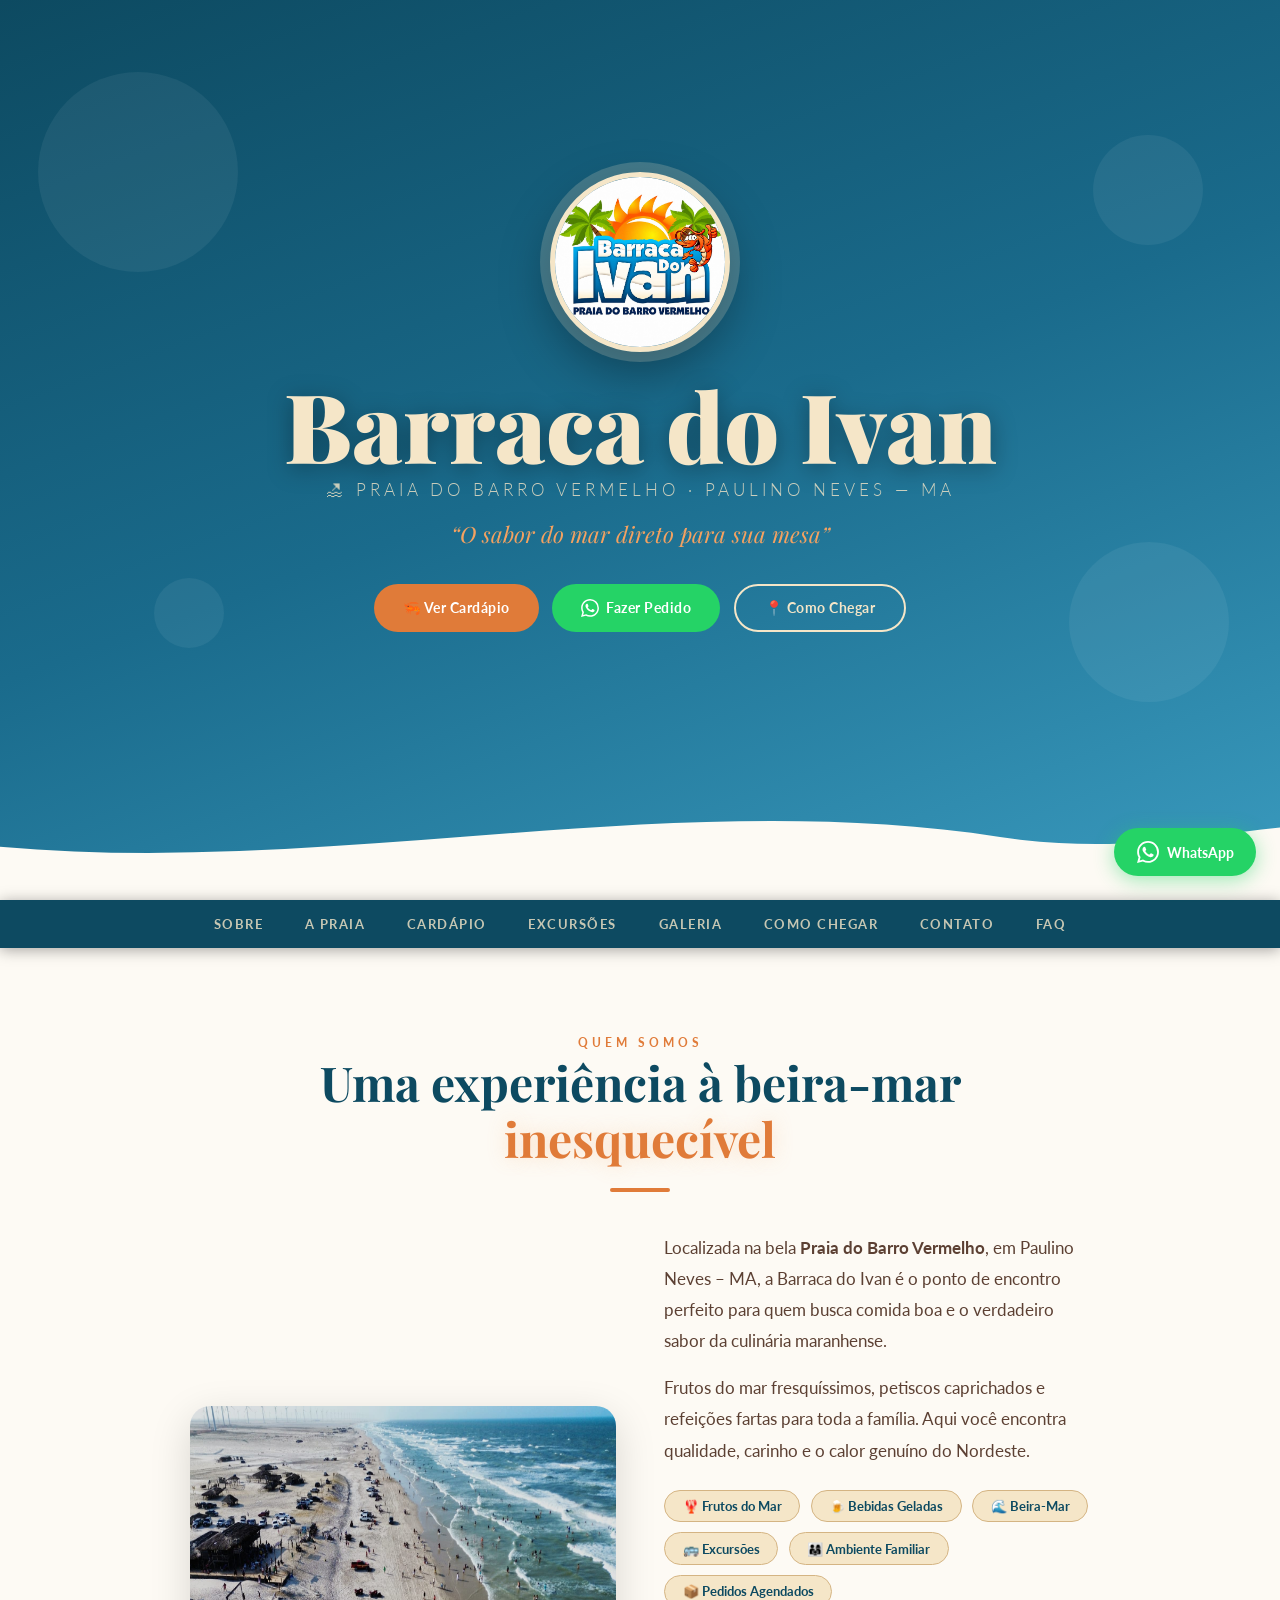
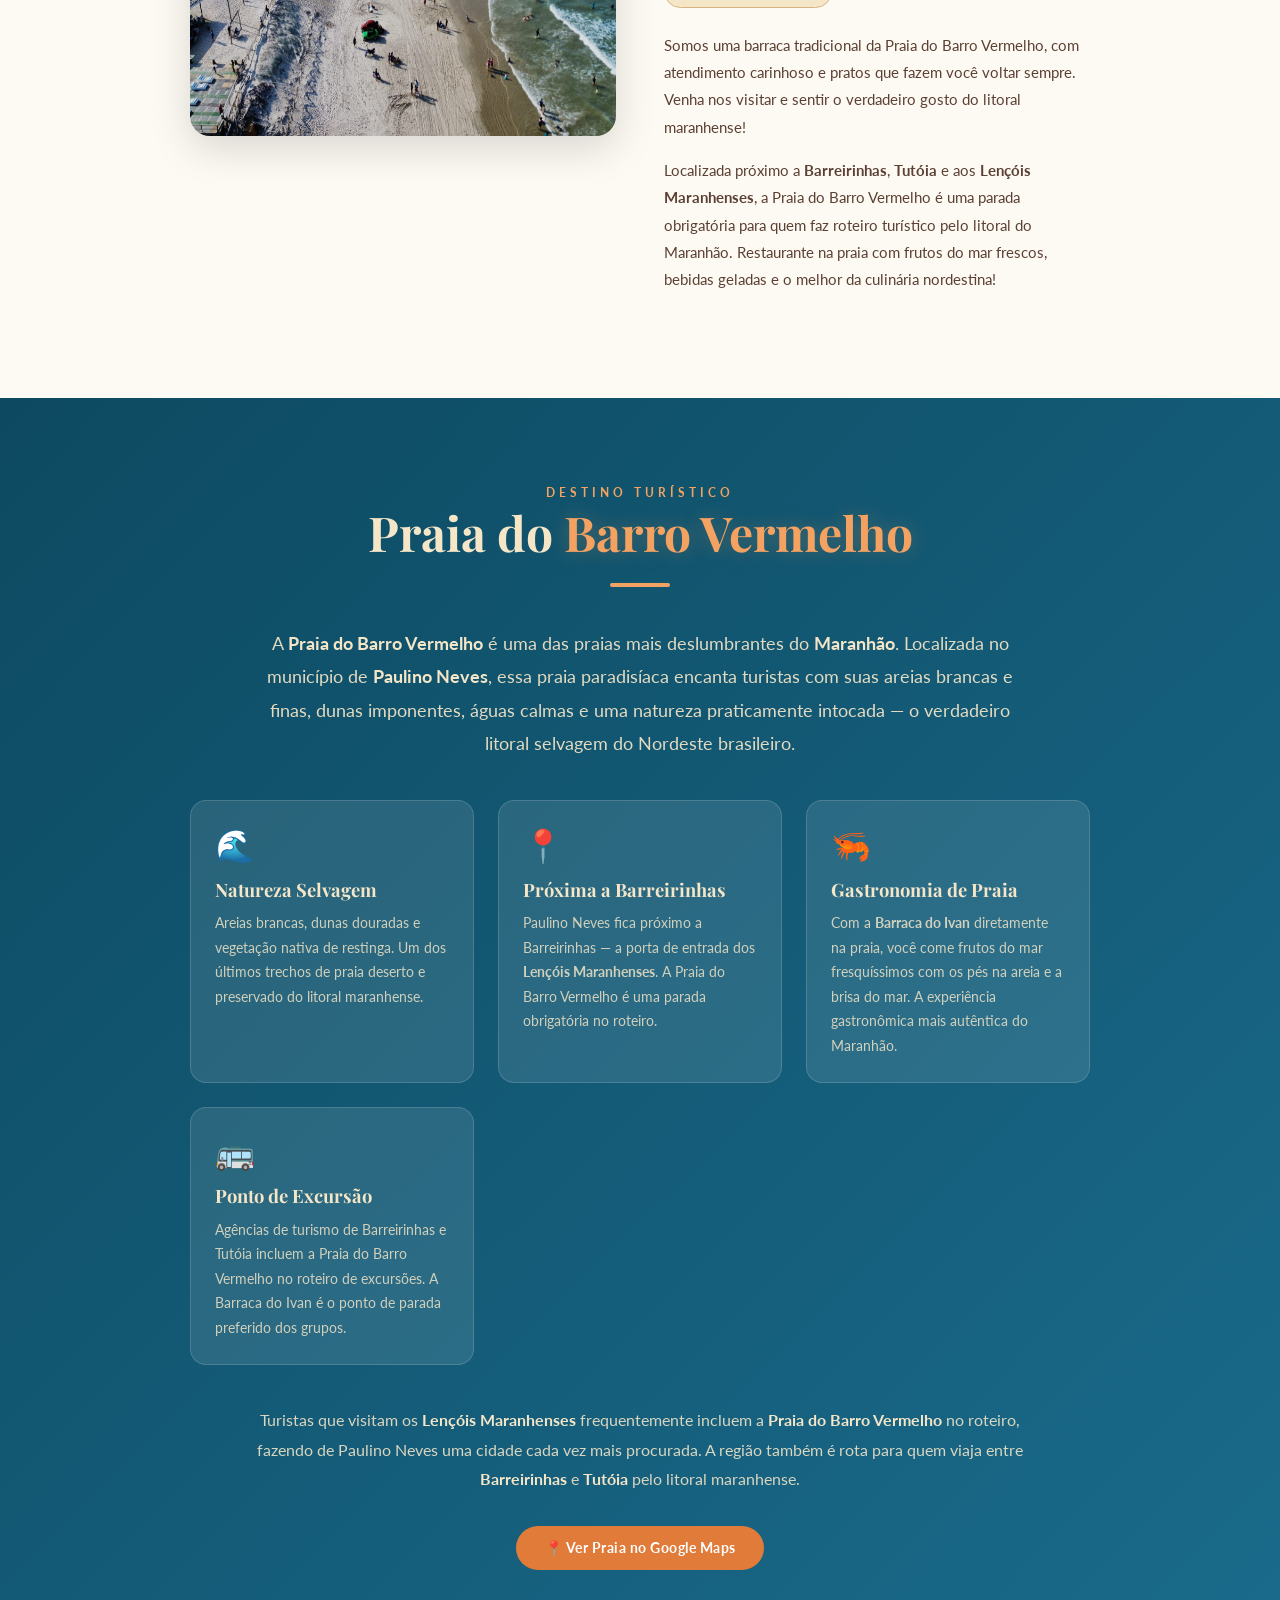
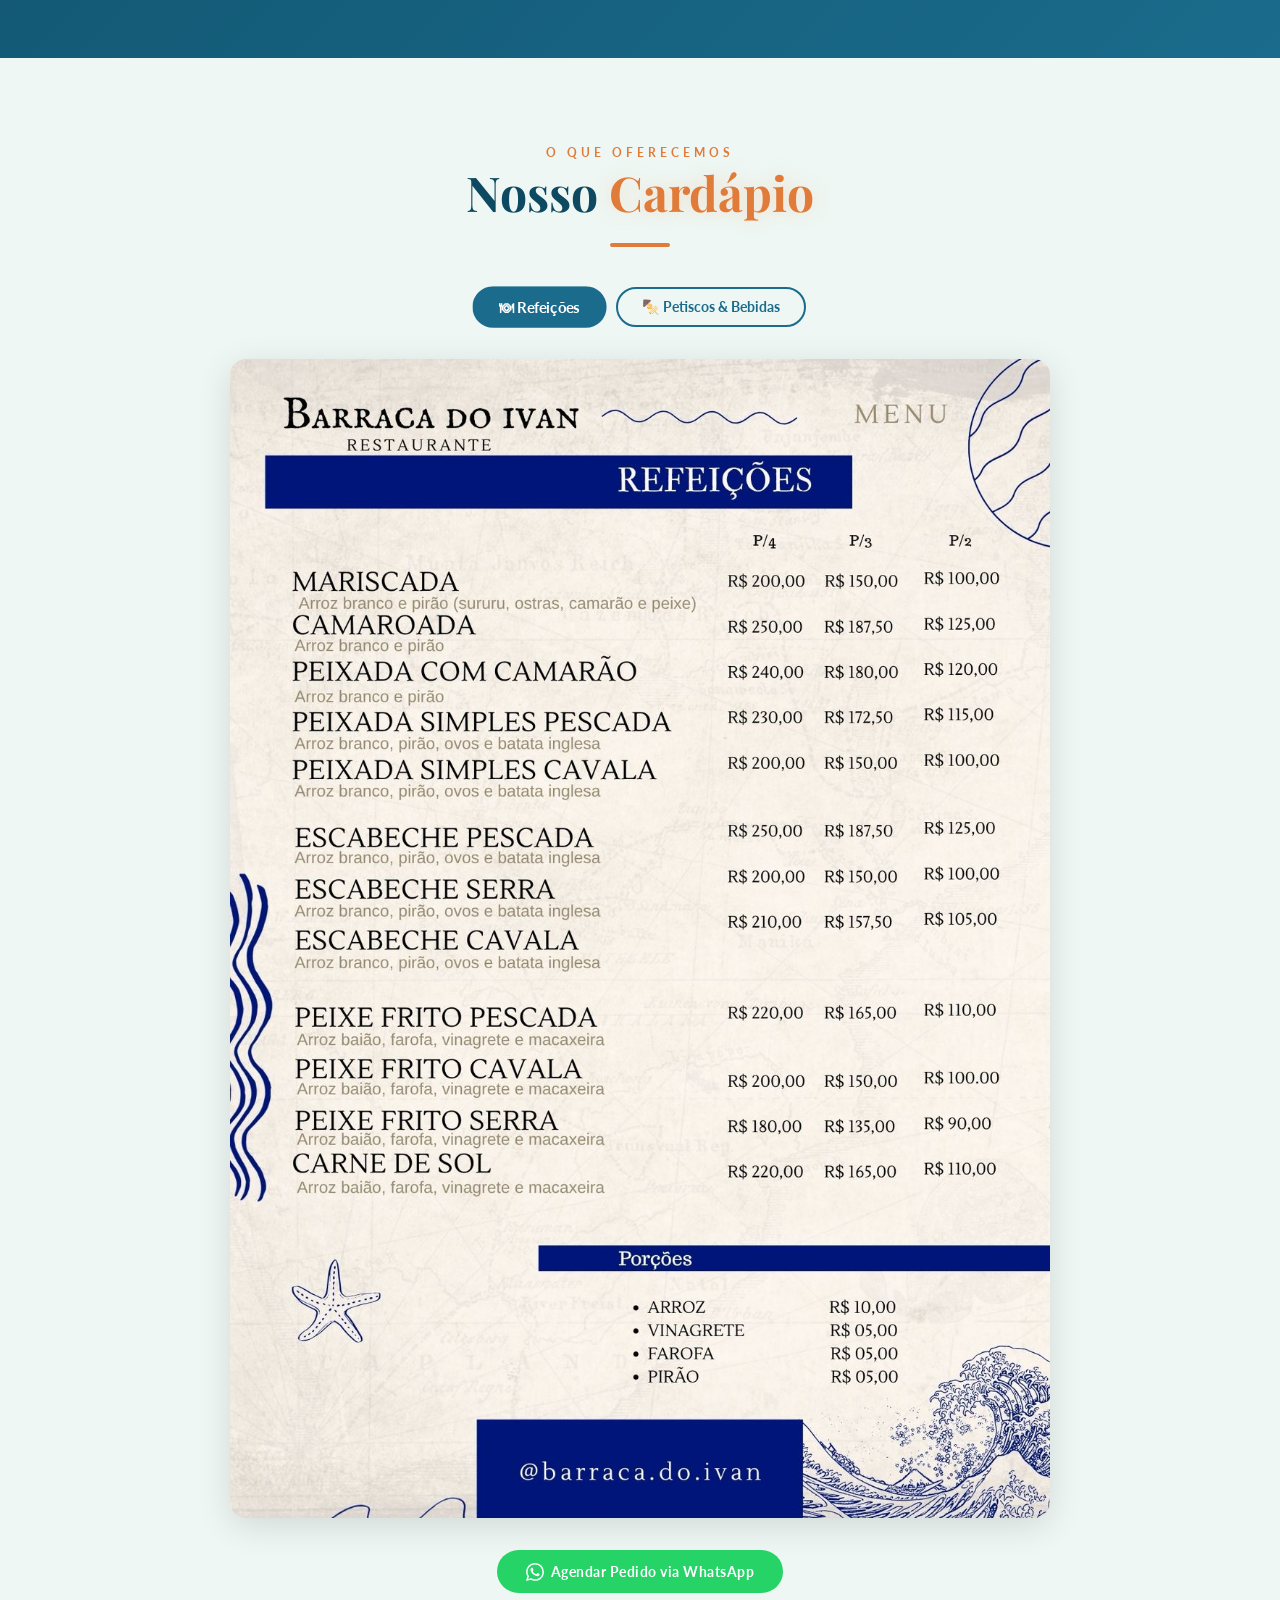
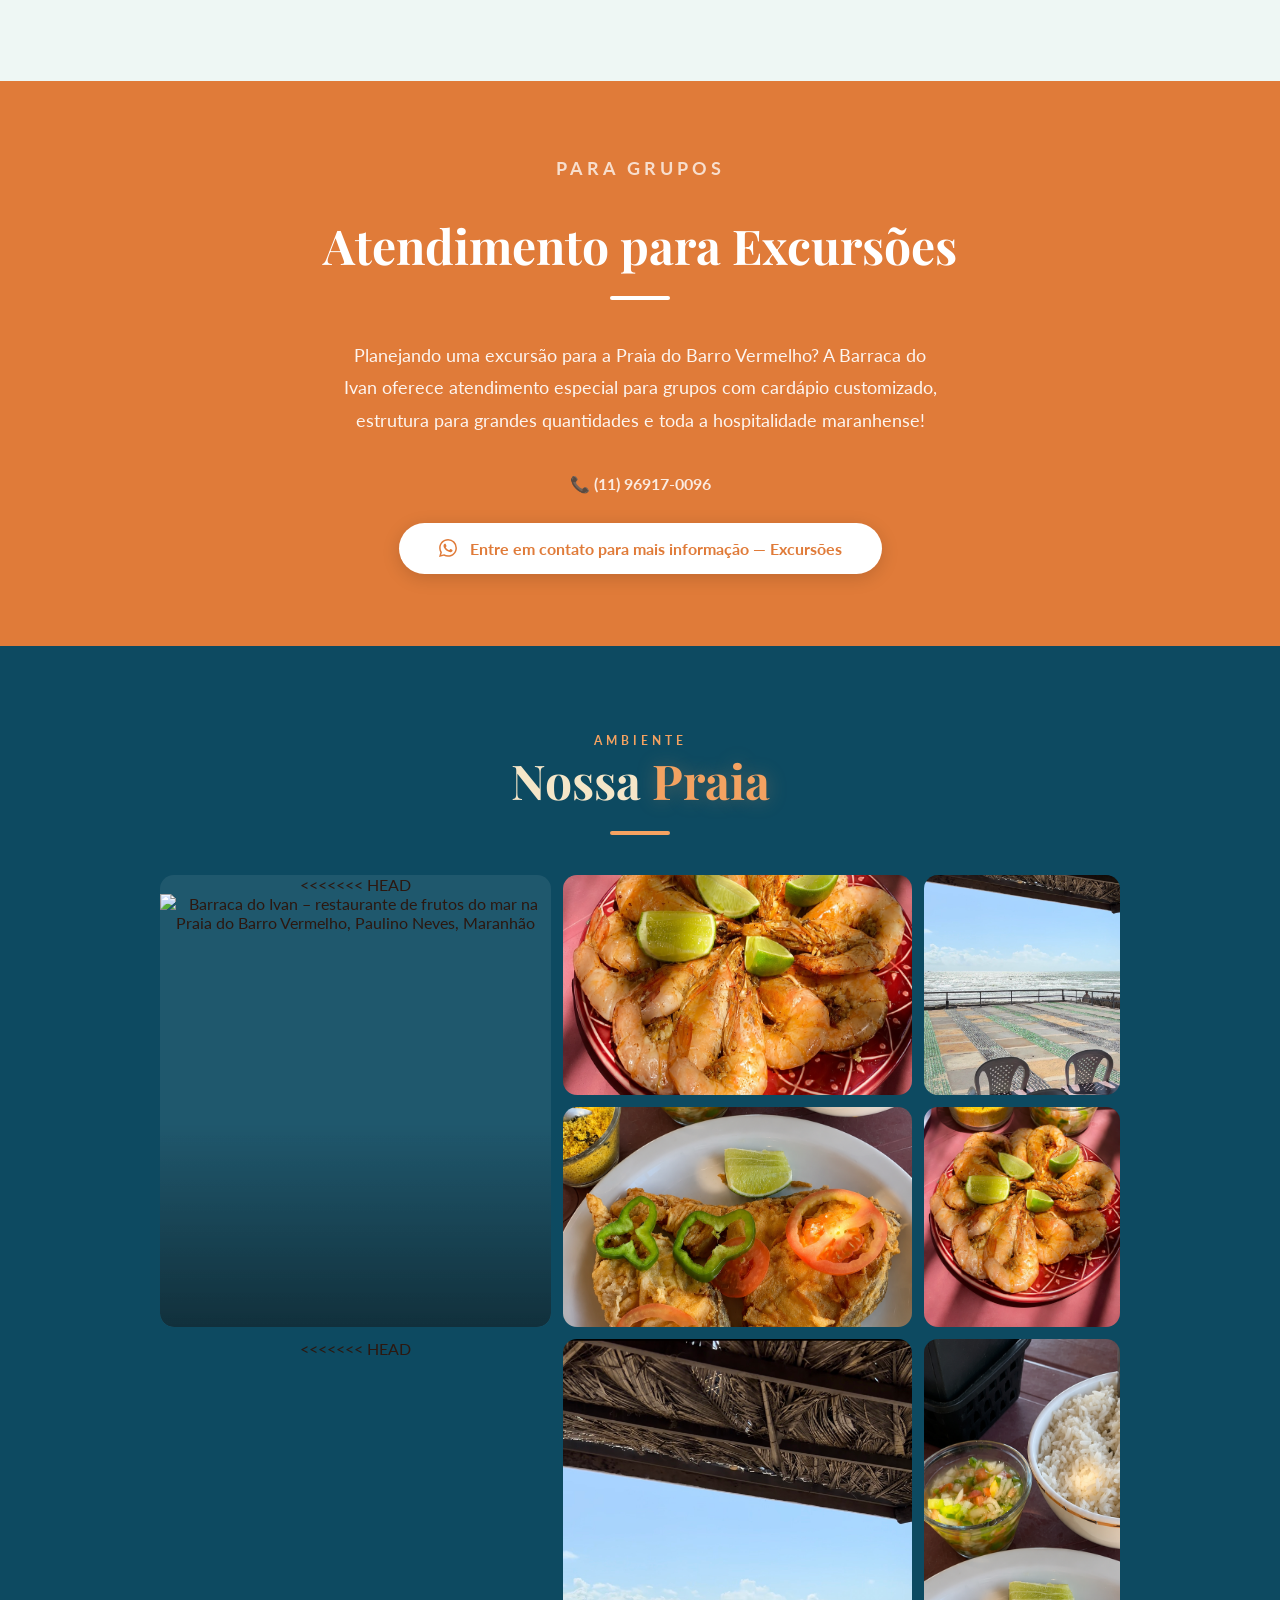
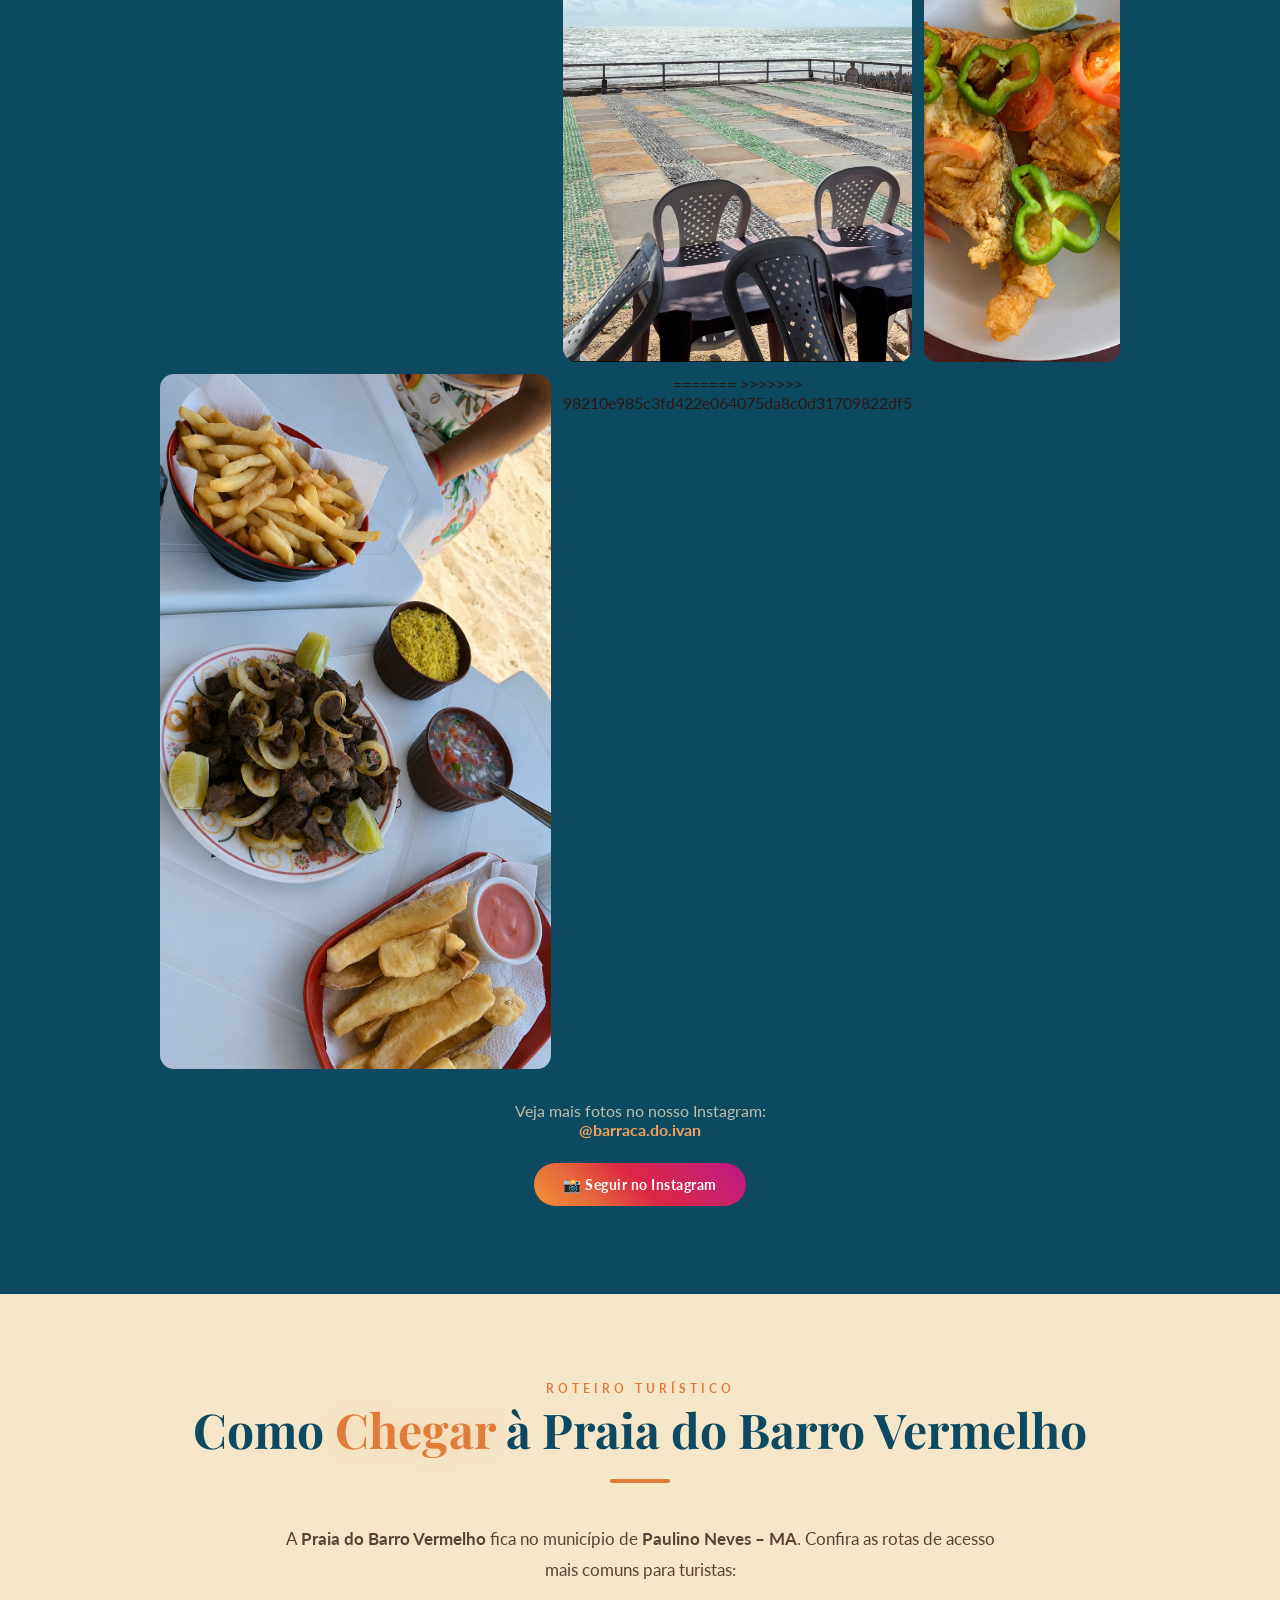
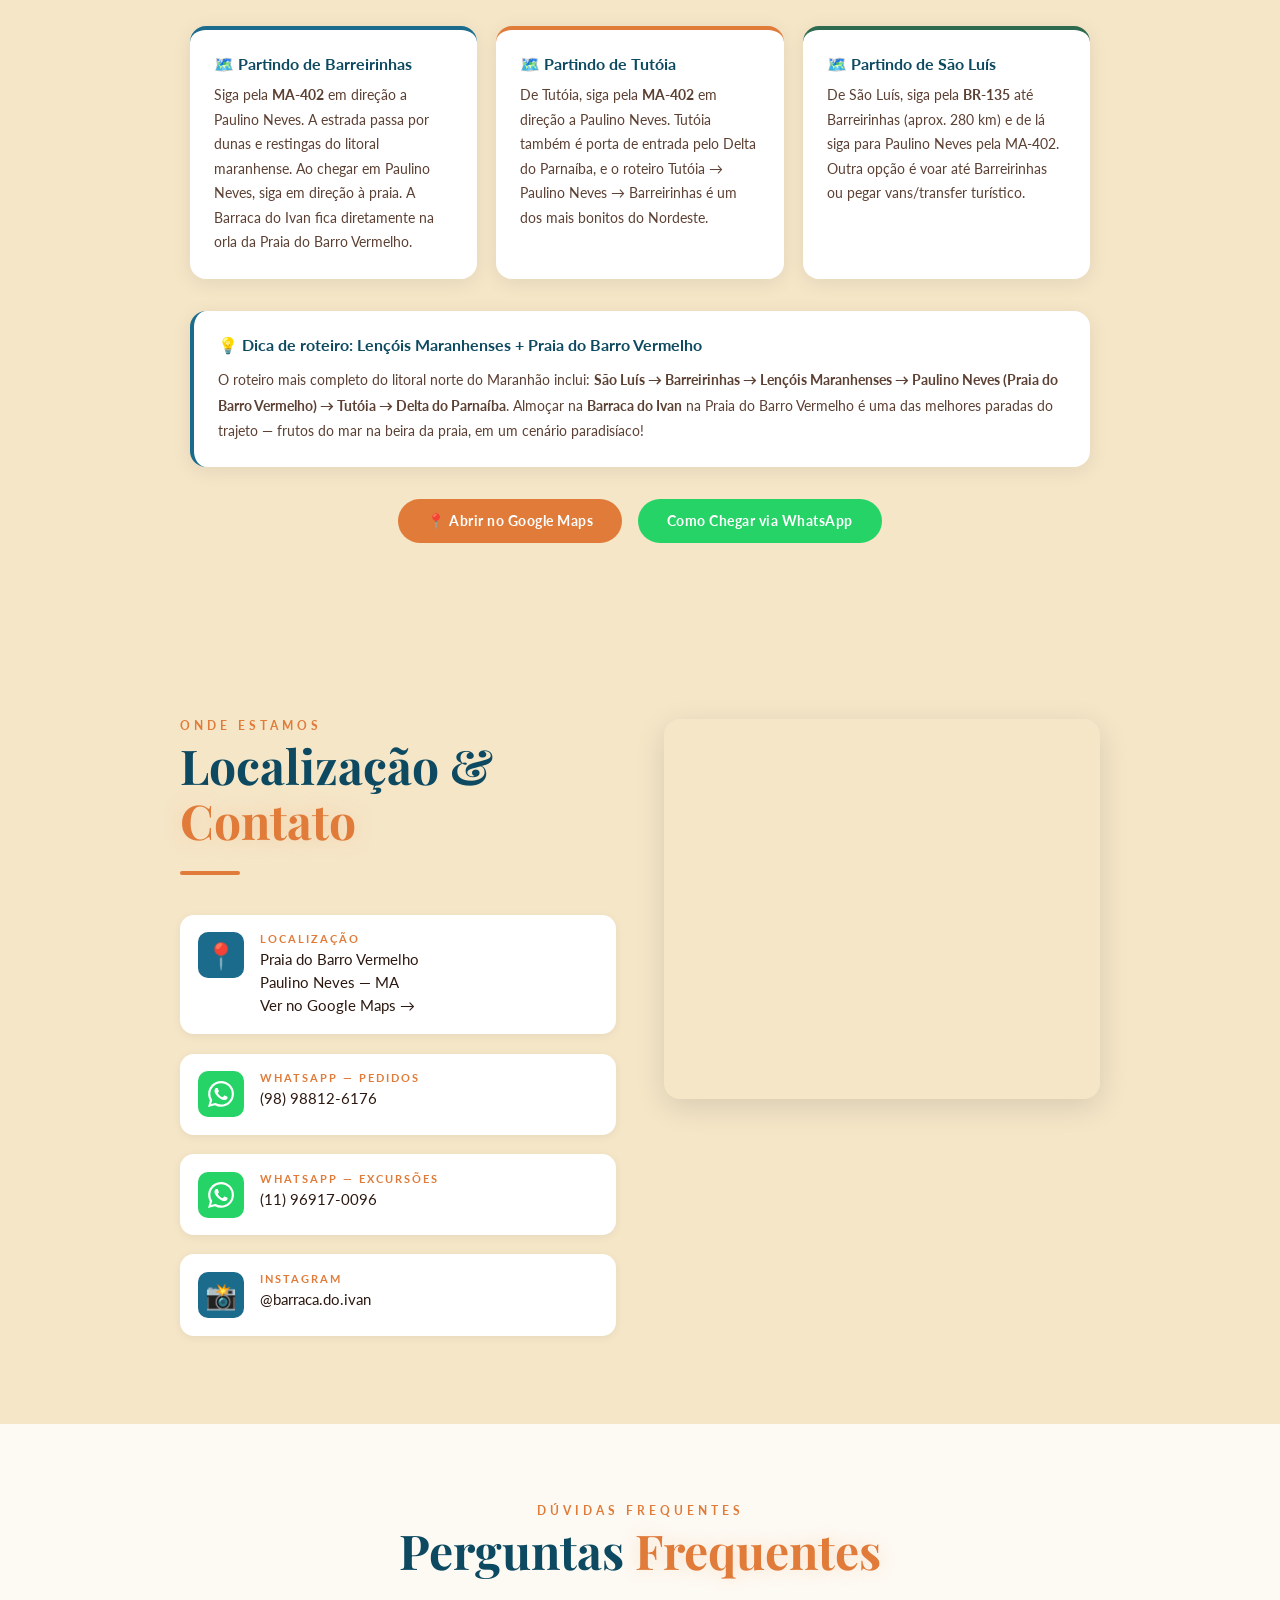
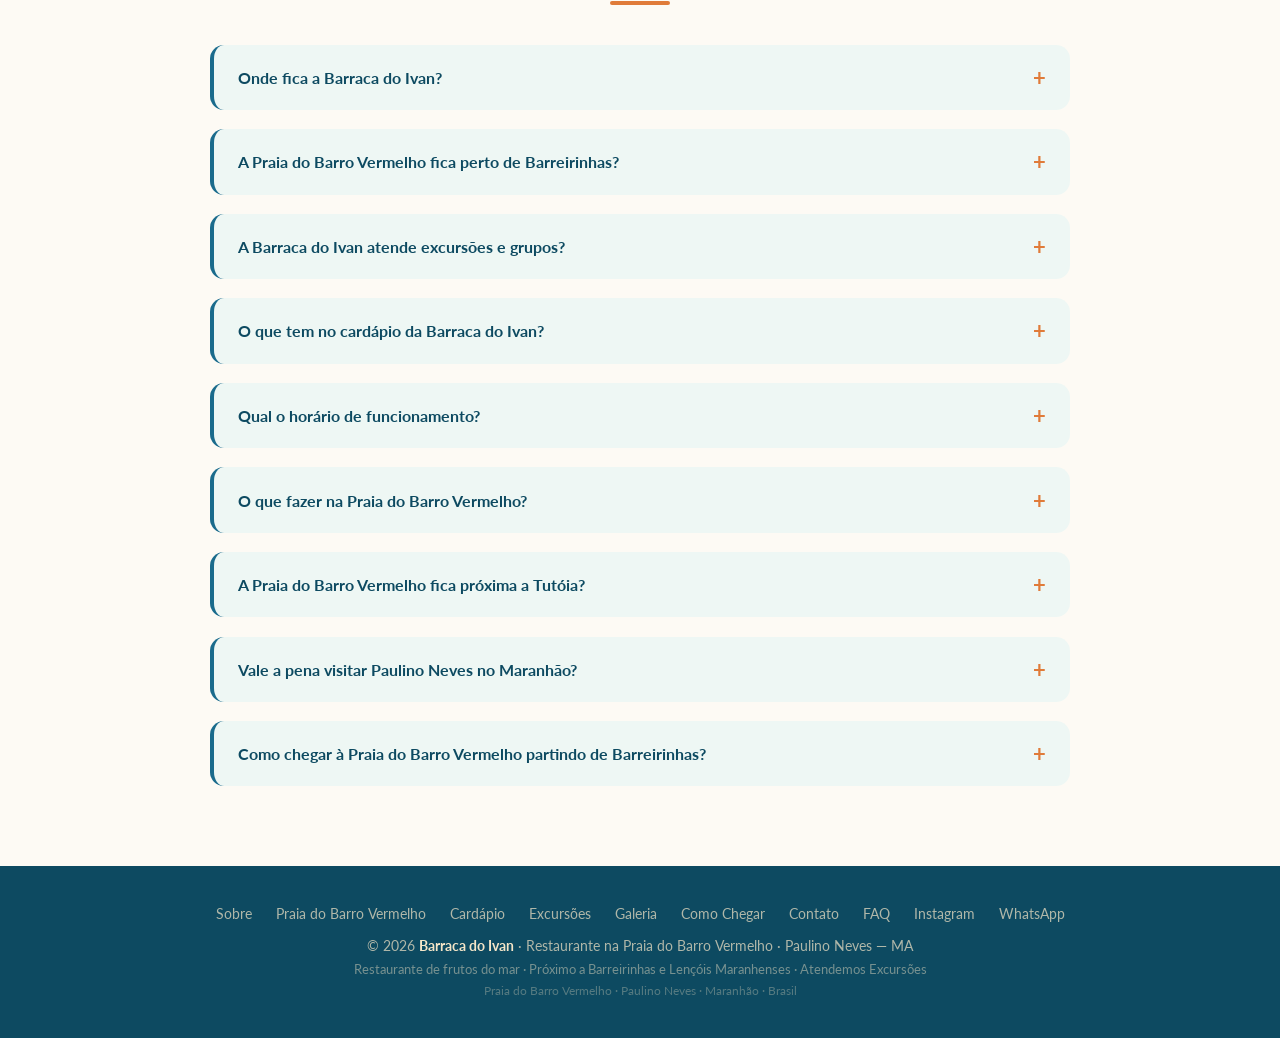
==== commit 939c0aaf: "meusite" ====
--- a/index.html
+++ b/index.html
@@ -1,4 +1,4 @@
-﻿<!DOCTYPE html>
+<!DOCTYPE html>
 <html lang="pt-BR">
 <head>
 <meta charset="UTF-8">
@@ -433,11 +433,25 @@
     <div class="divider"></div>
     <div class="gallery-grid">
       <div class="gallery-item gallery-featured">
+<<<<<<< HEAD
         <img src="Imagens/barraca.png" alt="Barraca do Ivan – restaurante de frutos do mar na Praia do Barro Vermelho, Paulino Neves, Maranhão" loading="lazy" width="640" height="440">
+=======
+        <img src="Imagens/barraca.png" alt="Barraca do Ivan - Praia do Barro Vermelho">
+      </div>
+      <div class="gallery-item">
+        <img src="Imagens/camarao.PNG" alt="Camarão fresco">
+      </div>
+      <div class="gallery-item">
+        <img src="Imagens/IMG_4007.PNG" alt="Praia do Barro Vermelho">
+      </div>
+      <div class="gallery-item">
+        <img src="Imagens/peixefrito.PNG" alt="Peixe frito">
+>>>>>>> 98210e985c3fd422e064075da8c0d31709822df5
       </div>
       <div class="gallery-item">
         <img src="Imagens/camarao.PNG" alt="Camarão fresco grelhado da Barraca do Ivan – frutos do mar em Paulino Neves MA" loading="lazy" width="320" height="220">
       </div>
+<<<<<<< HEAD
       <div class="gallery-item">
         <img src="Imagens/IMG_4007.PNG" alt="Praia do Barro Vermelho em Paulino Neves, Maranhão – destino turístico próximo aos Lençóis Maranhenses" loading="lazy" width="320" height="220">
       </div>
@@ -447,6 +461,8 @@
       <div class="gallery-item">
         <img src="Imagens/carnedesol.PNG" alt="Carne de sol da culinária maranhense – prato servido na Barraca do Ivan, Praia do Barro Vermelho" loading="lazy" width="320" height="220">
       </div>
+=======
+>>>>>>> 98210e985c3fd422e064075da8c0d31709822df5
     </div>
     <p class="insta-promo" style="margin-top:2rem;">
       Veja mais fotos no nosso Instagram:<br>
--- a/style.css
+++ b/style.css
@@ -281,6 +281,7 @@
 @keyframes slideInLeft { from{opacity:0;transform:translateX(-30px)} to{opacity:1;transform:translateX(0)} }
 @keyframes slideInRight { from{opacity:0;transform:translateX(30px)} to{opacity:1;transform:translateX(0)} }
 
+<<<<<<< HEAD
 /* ══════════════════════════════════════════════
    RESPONSIVO — NOTEBOOK GRANDE (≤1280px)
 ══════════════════════════════════════════════ */
@@ -307,6 +308,18 @@
    RESPONSIVO — TABLET (≤768px)
 ══════════════════════════════════════════════ */
 @media(max-width:768px) {
+=======
+/* Responsive */
+@media(max-width:720px) {
+  .sobre-cols { grid-template-columns:1fr; }
+  .contato-inner { grid-template-columns:1fr; gap:1.5rem; }
+  .gallery-grid { grid-template-columns:1fr 1fr; grid-template-rows:auto; }
+  .gallery-featured { grid-column:span 2; height:260px; }
+  .gallery-item { height:180px; }
+  .contato-mapa { height:260px; }
+  nav { flex-wrap:wrap; justify-content:flex-start; }
+  nav a { padding:0.7rem 0.9rem; font-size:0.74rem; }
+>>>>>>> 98210e985c3fd422e064075da8c0d31709822df5
   section { padding: 4rem 1.2rem; }
   .sobre-cols { grid-template-columns: 1fr; gap: 1.5rem; }
   .contato-inner { grid-template-columns: 1fr; gap: 1.5rem; }
@@ -328,12 +341,36 @@
 @media(max-width:480px) {
   /* Hero */
   .hero { padding: 2rem 1rem 7rem; }
+<<<<<<< HEAD
   .logo-img { width: 120px; height: 120px; }
   .hero-ctas { flex-direction: column; align-items: center; gap: 0.65rem; }
   .hero-ctas .btn { width: 100%; max-width: 280px; justify-content: center; }
   .b1 { width: 120px; height: 120px; }
   .b4 { width: 100px; height: 100px; }
   .b2, .b3 { display: none; }
+=======
+  .logo-img { width:130px; height:130px; }
+  .hero-ctas { flex-direction:column; align-items:center; gap:0.65rem; }
+  .hero-ctas .btn { width:100%; max-width:280px; justify-content:center; }
+  .btn-excursao { width:100%; max-width:300px; justify-content:center; }
+  .b1 { width:120px; height:120px; }
+  .b4 { width:100px; height:100px; }
+  .b2, .b3 { display:none; }
+  nav { overflow-x:auto; flex-wrap:nowrap; justify-content:flex-start; -webkit-overflow-scrolling:touch; scrollbar-width:none; }
+  nav::-webkit-scrollbar { display:none; }
+  nav a { white-space:nowrap; padding:0.75rem 1rem; font-size:0.76rem; }
+  .info-block { flex-direction:column; gap:0.65rem; }
+  .info-icon { width:38px; height:38px; font-size:1.2rem; }
+  .wpp-float { padding:0.7rem 1rem; font-size:0.8rem; right:1rem; bottom:1rem; }
+  .preco-table { font-size:0.8rem; }
+  .preco-table th, .preco-table td { padding:0.45rem 0.5rem; }
+  .gallery-grid { grid-template-columns:1fr; }
+  .gallery-featured { grid-column:span 1; height:220px; }
+  .gallery-item { height:185px; }
+  footer { padding:2rem 1rem; }
+  .footer-links { gap:1rem; font-size:0.8rem; }
+}
+>>>>>>> 98210e985c3fd422e064075da8c0d31709822df5
 
   /* Nav — scroll horizontal no celular */
   nav {
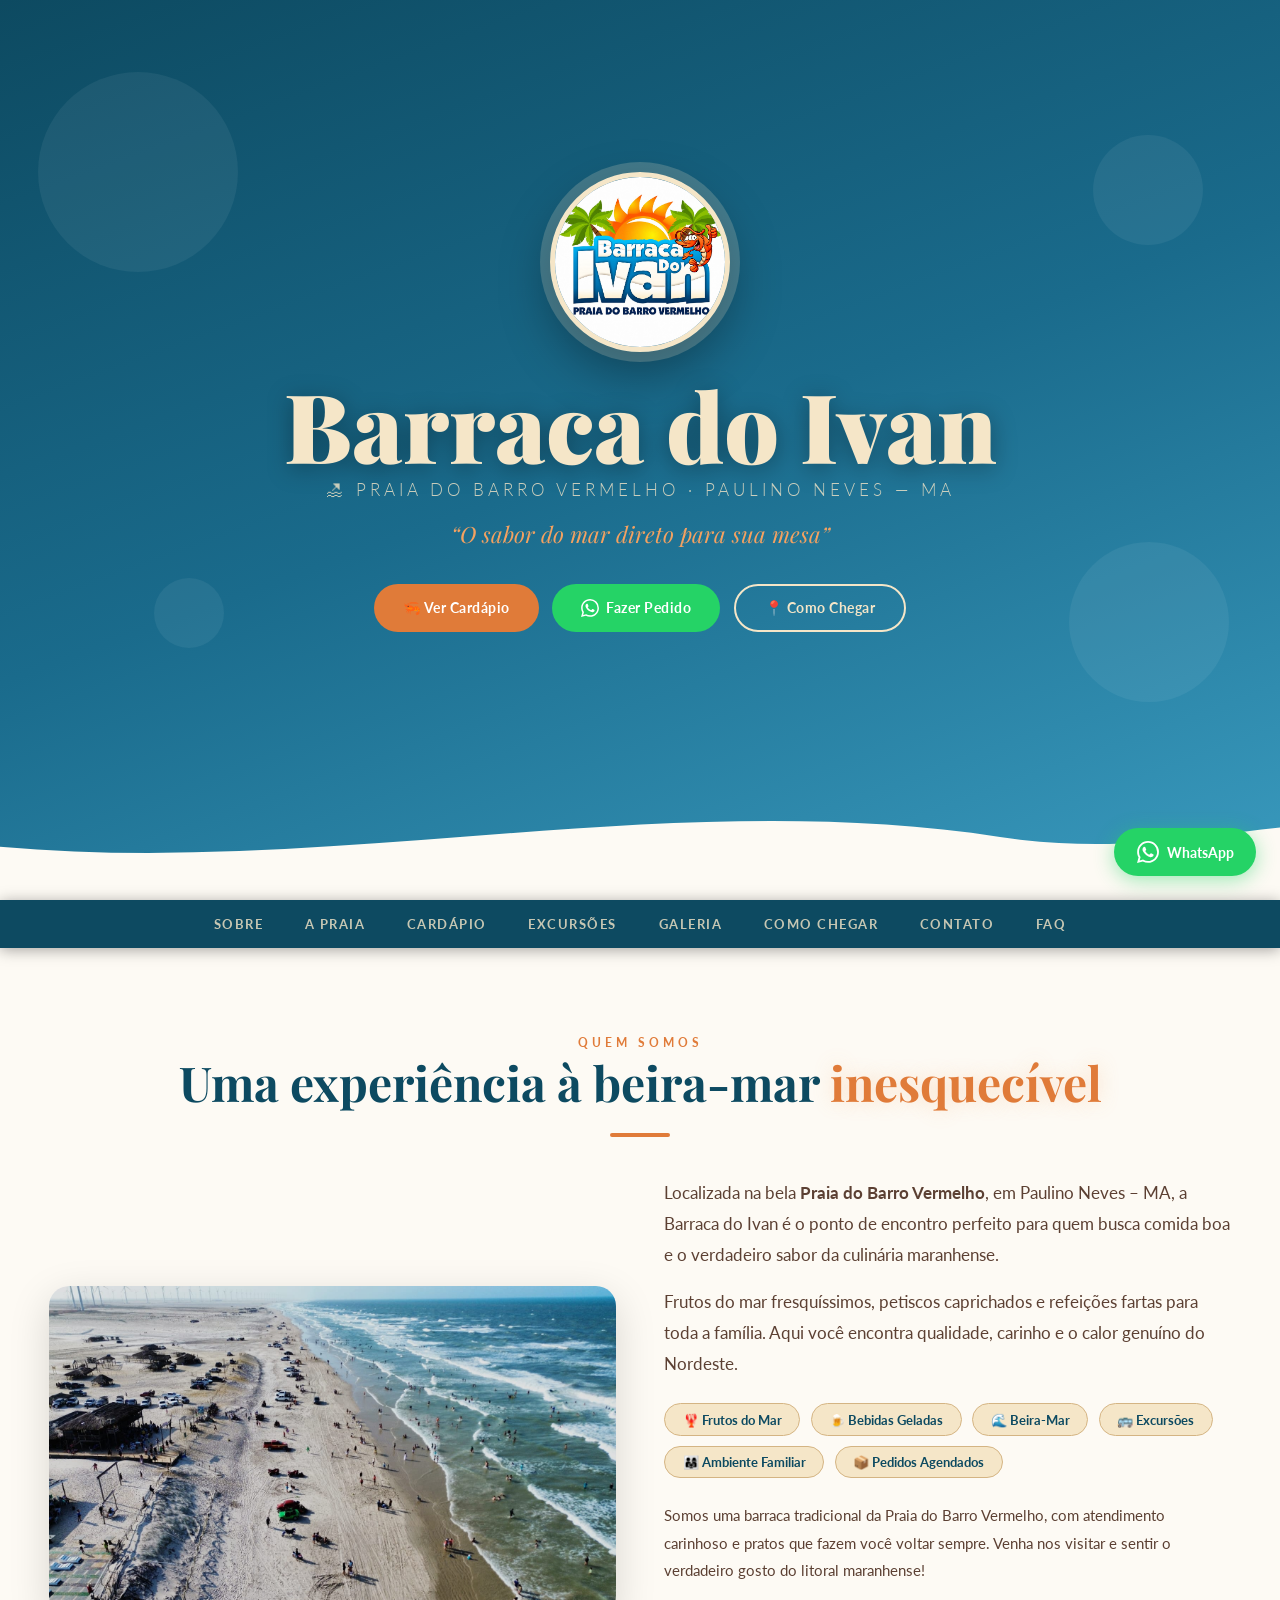
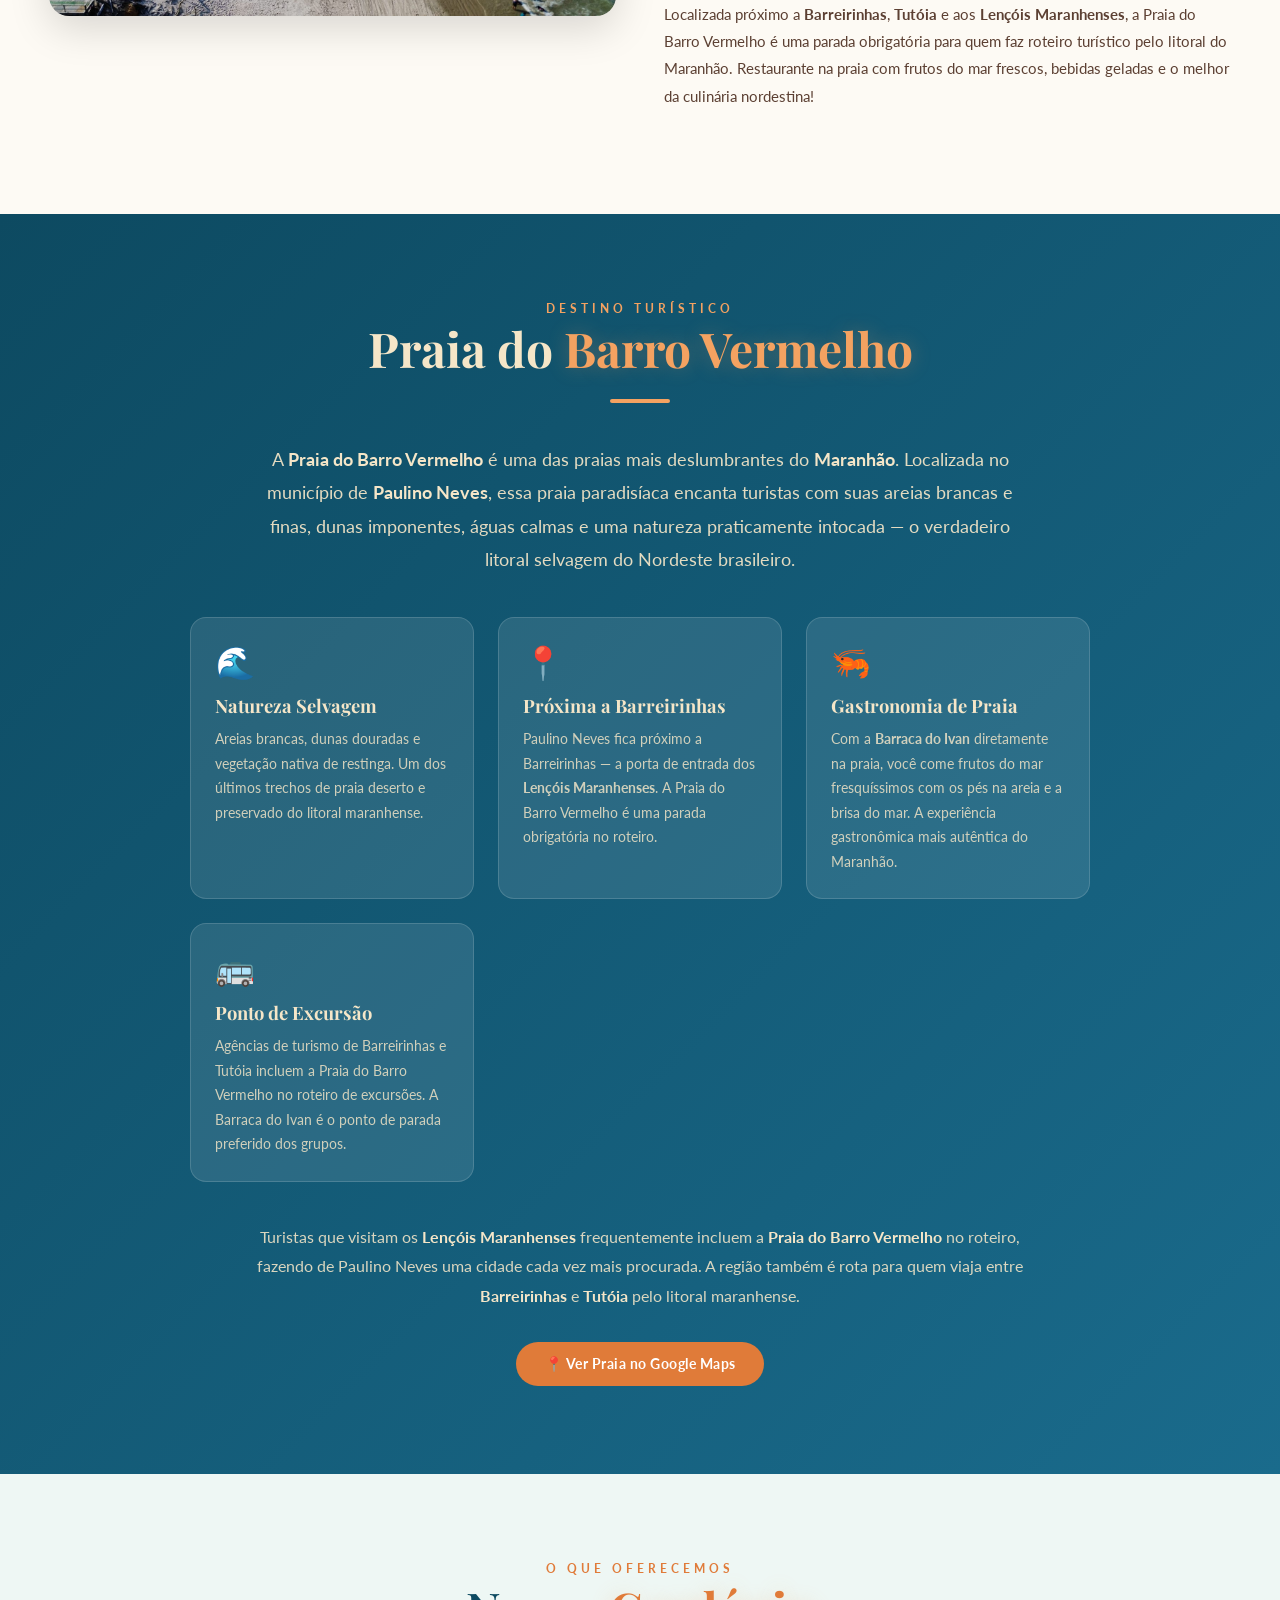
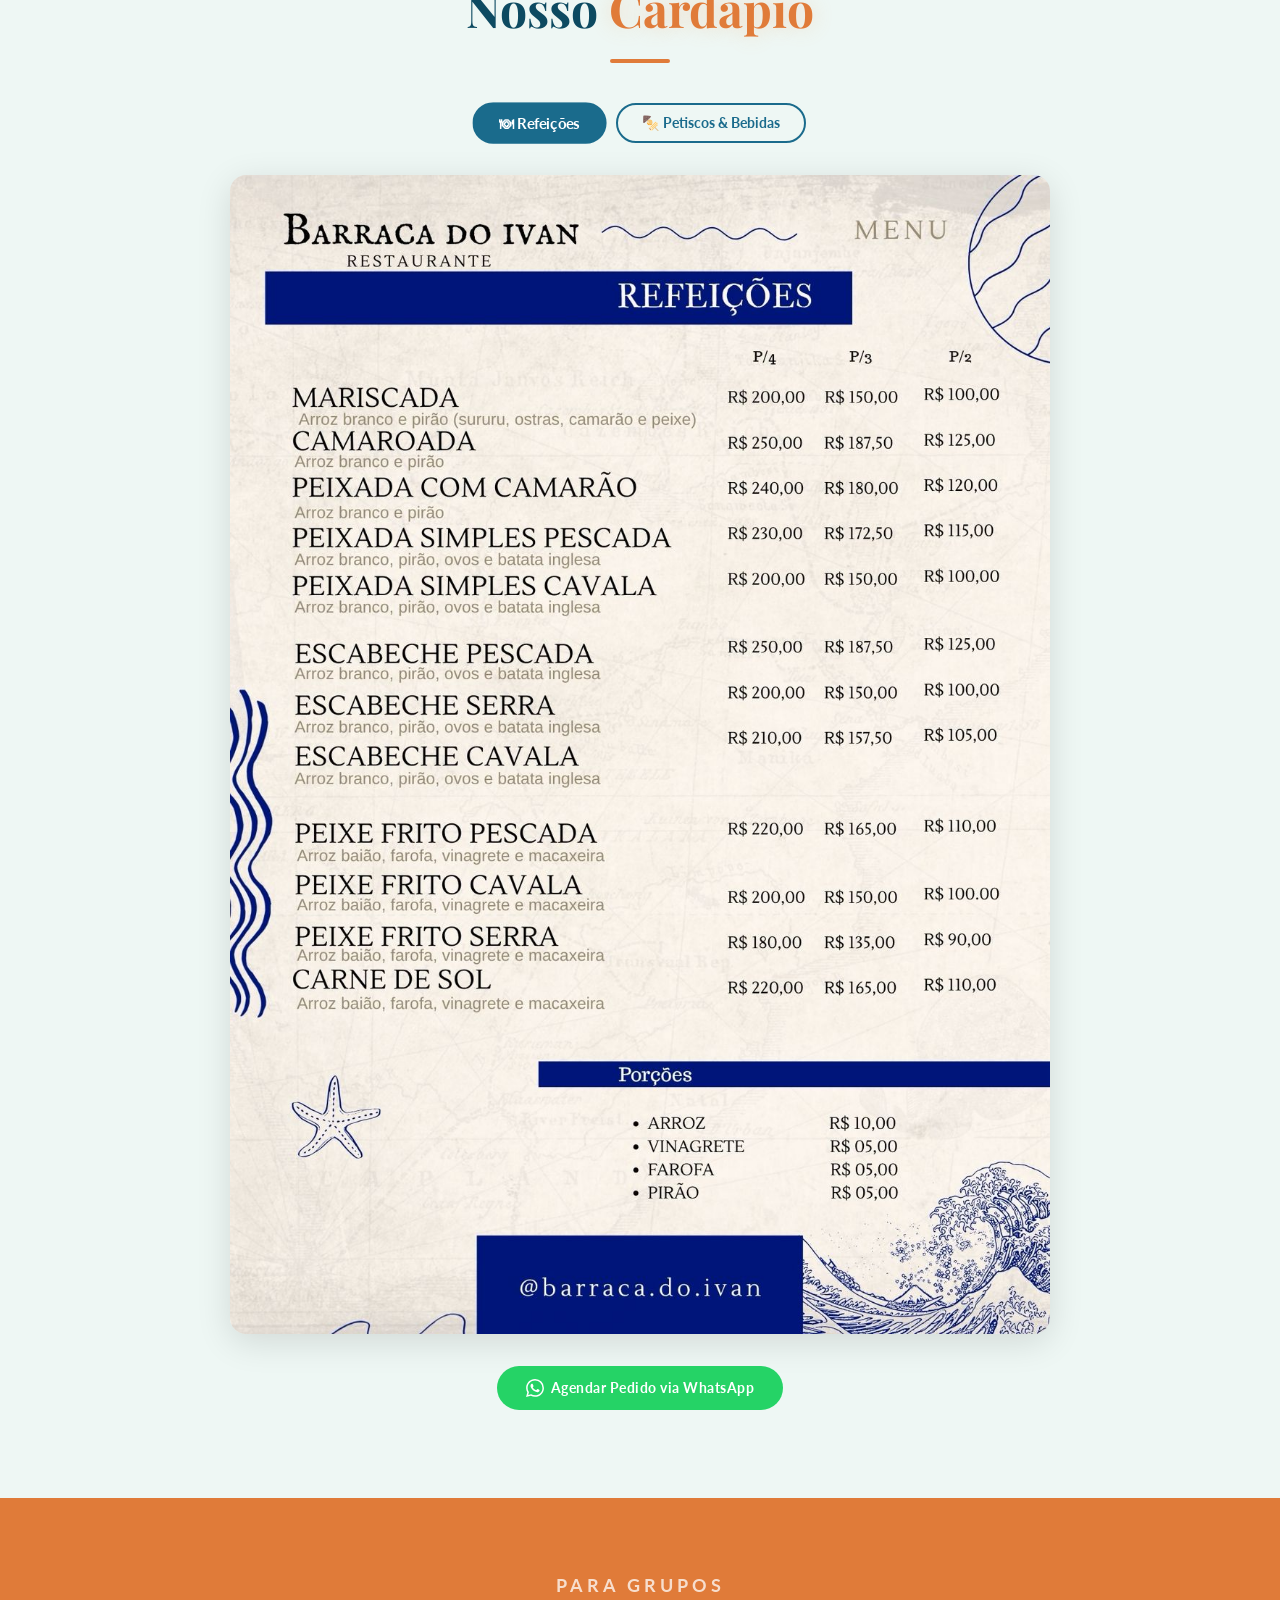
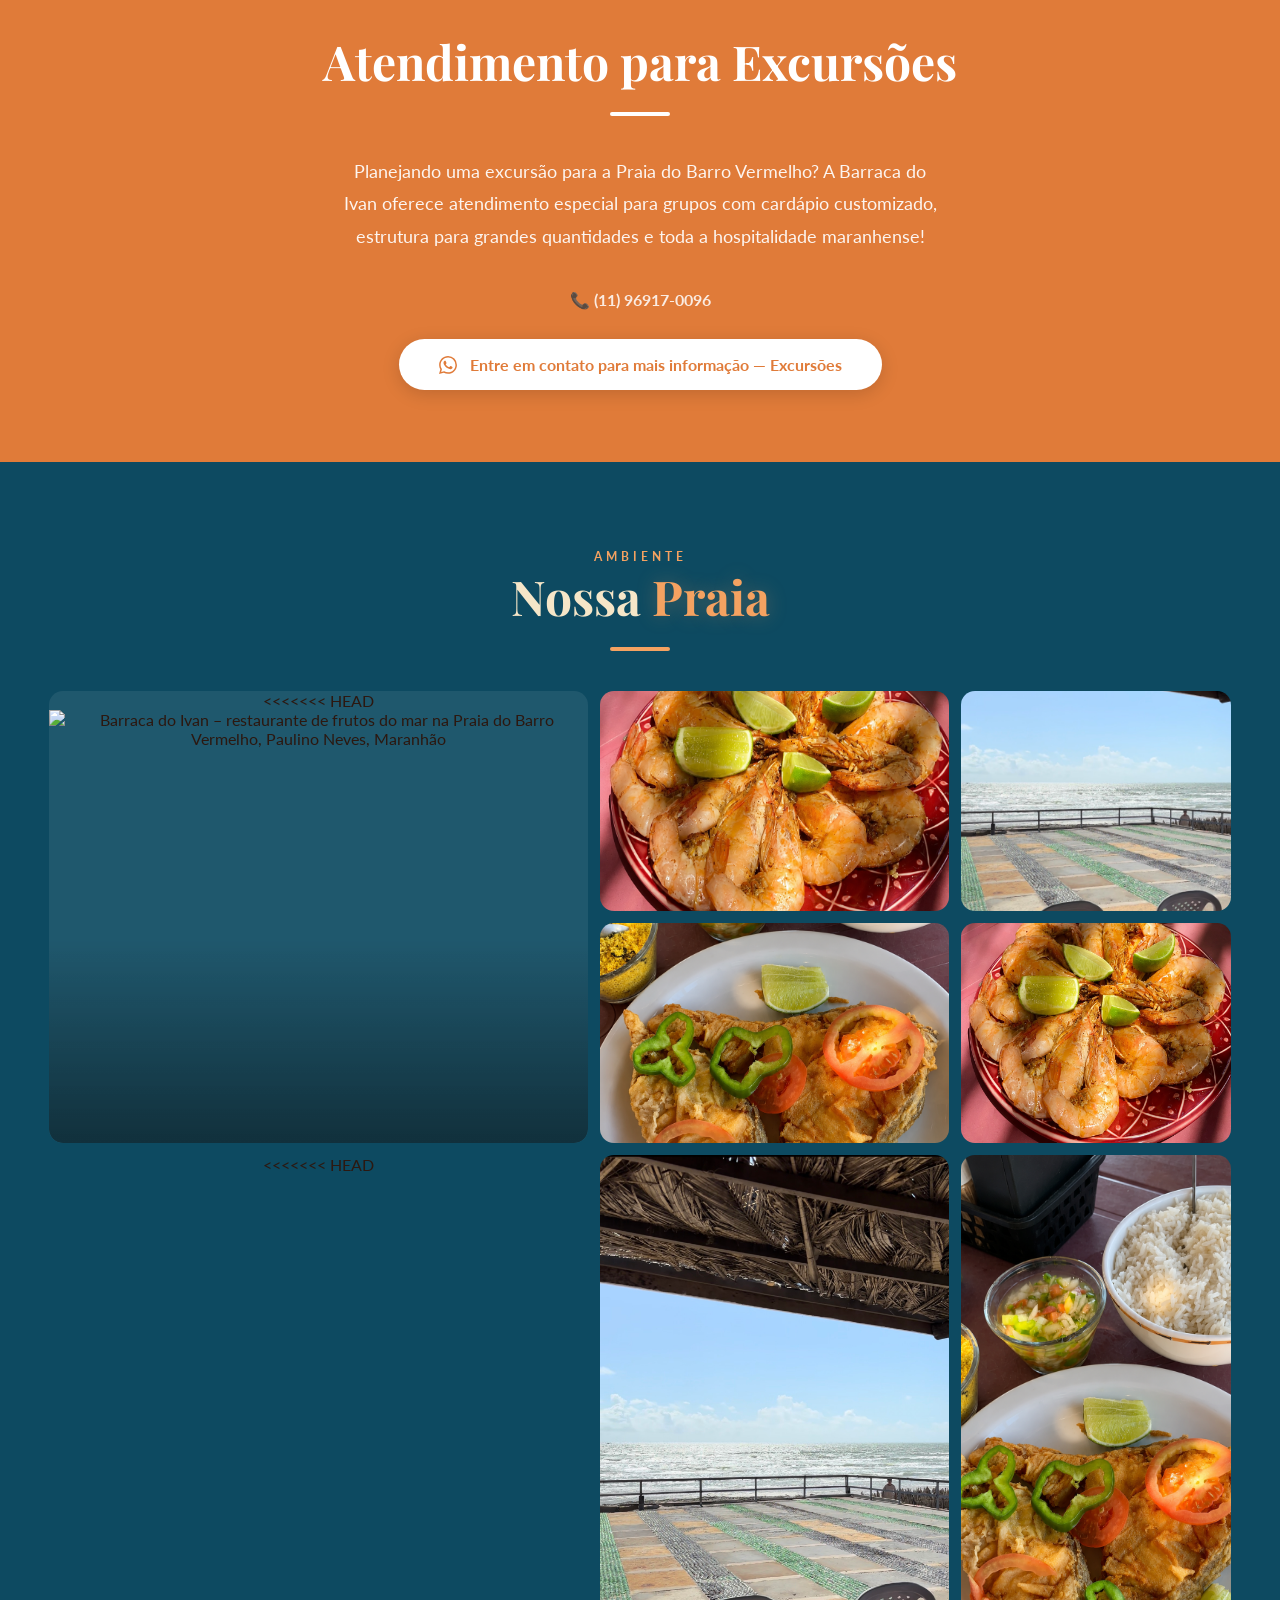
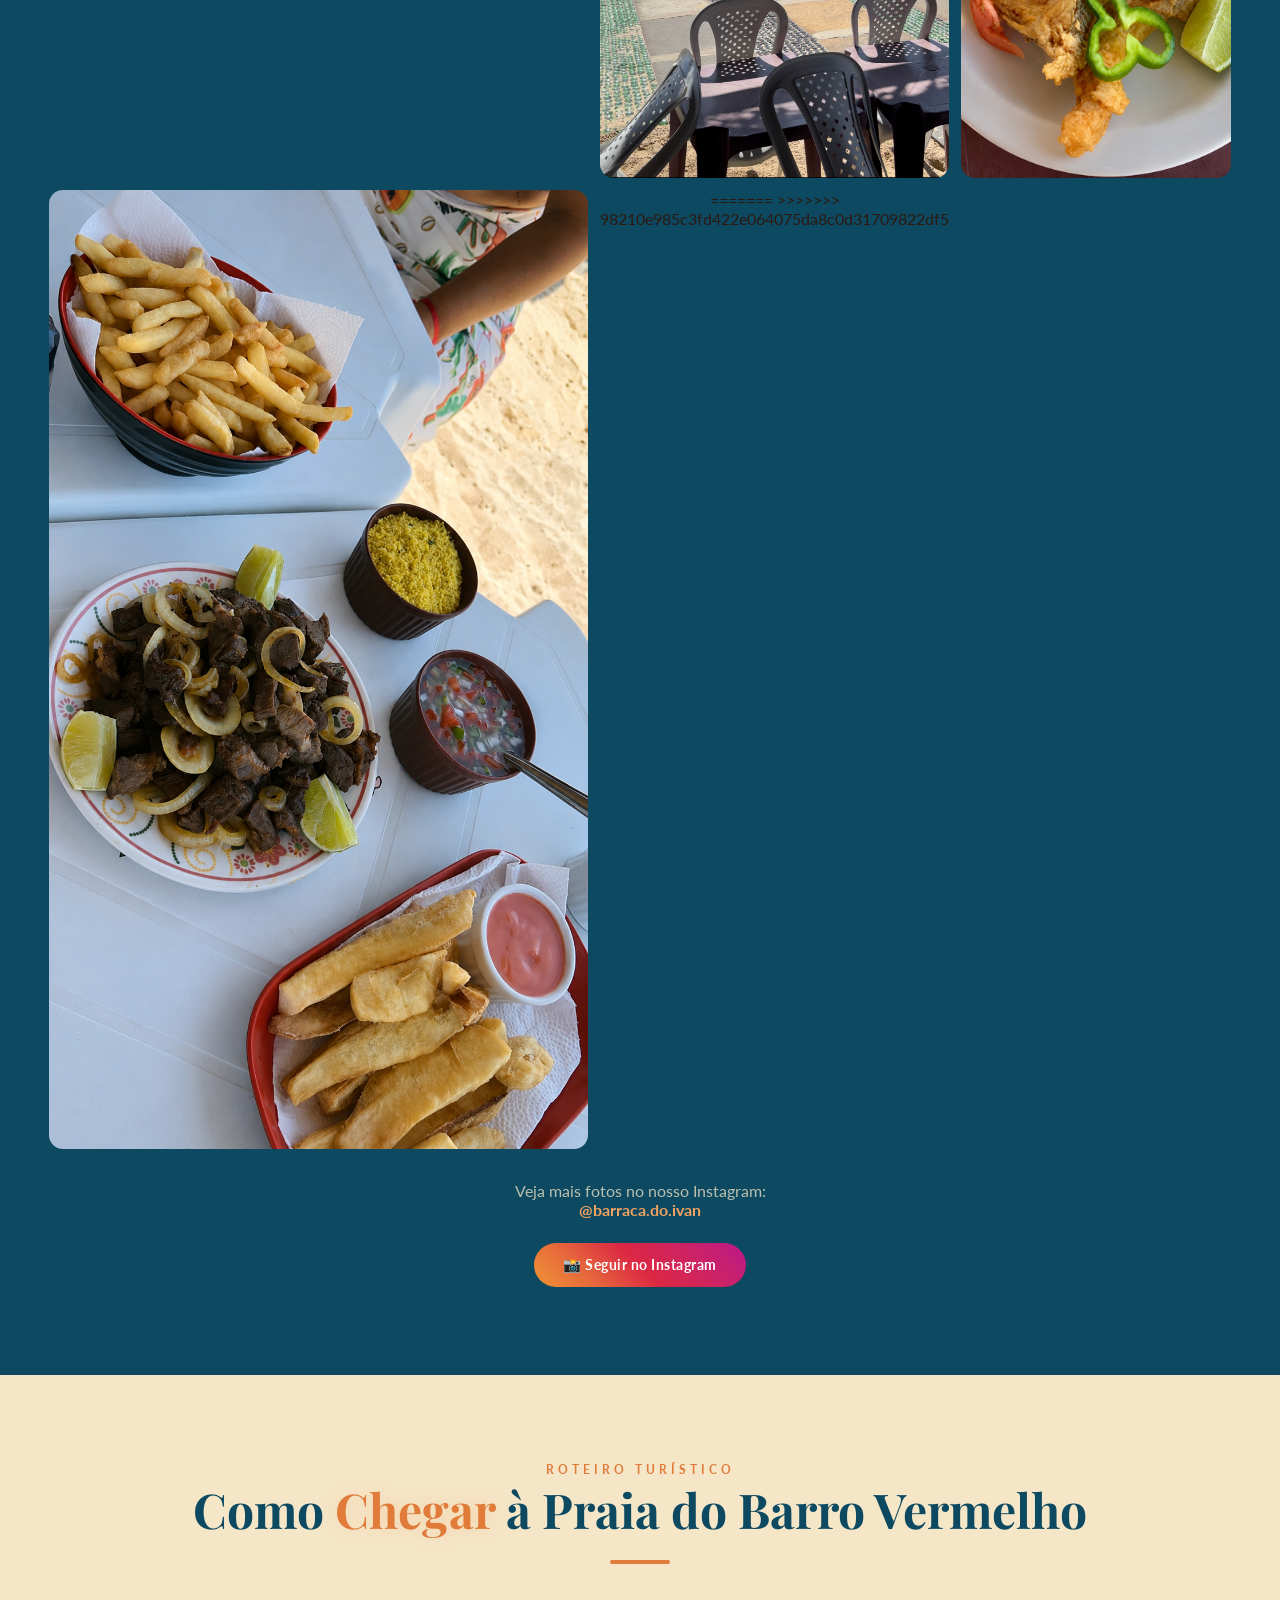
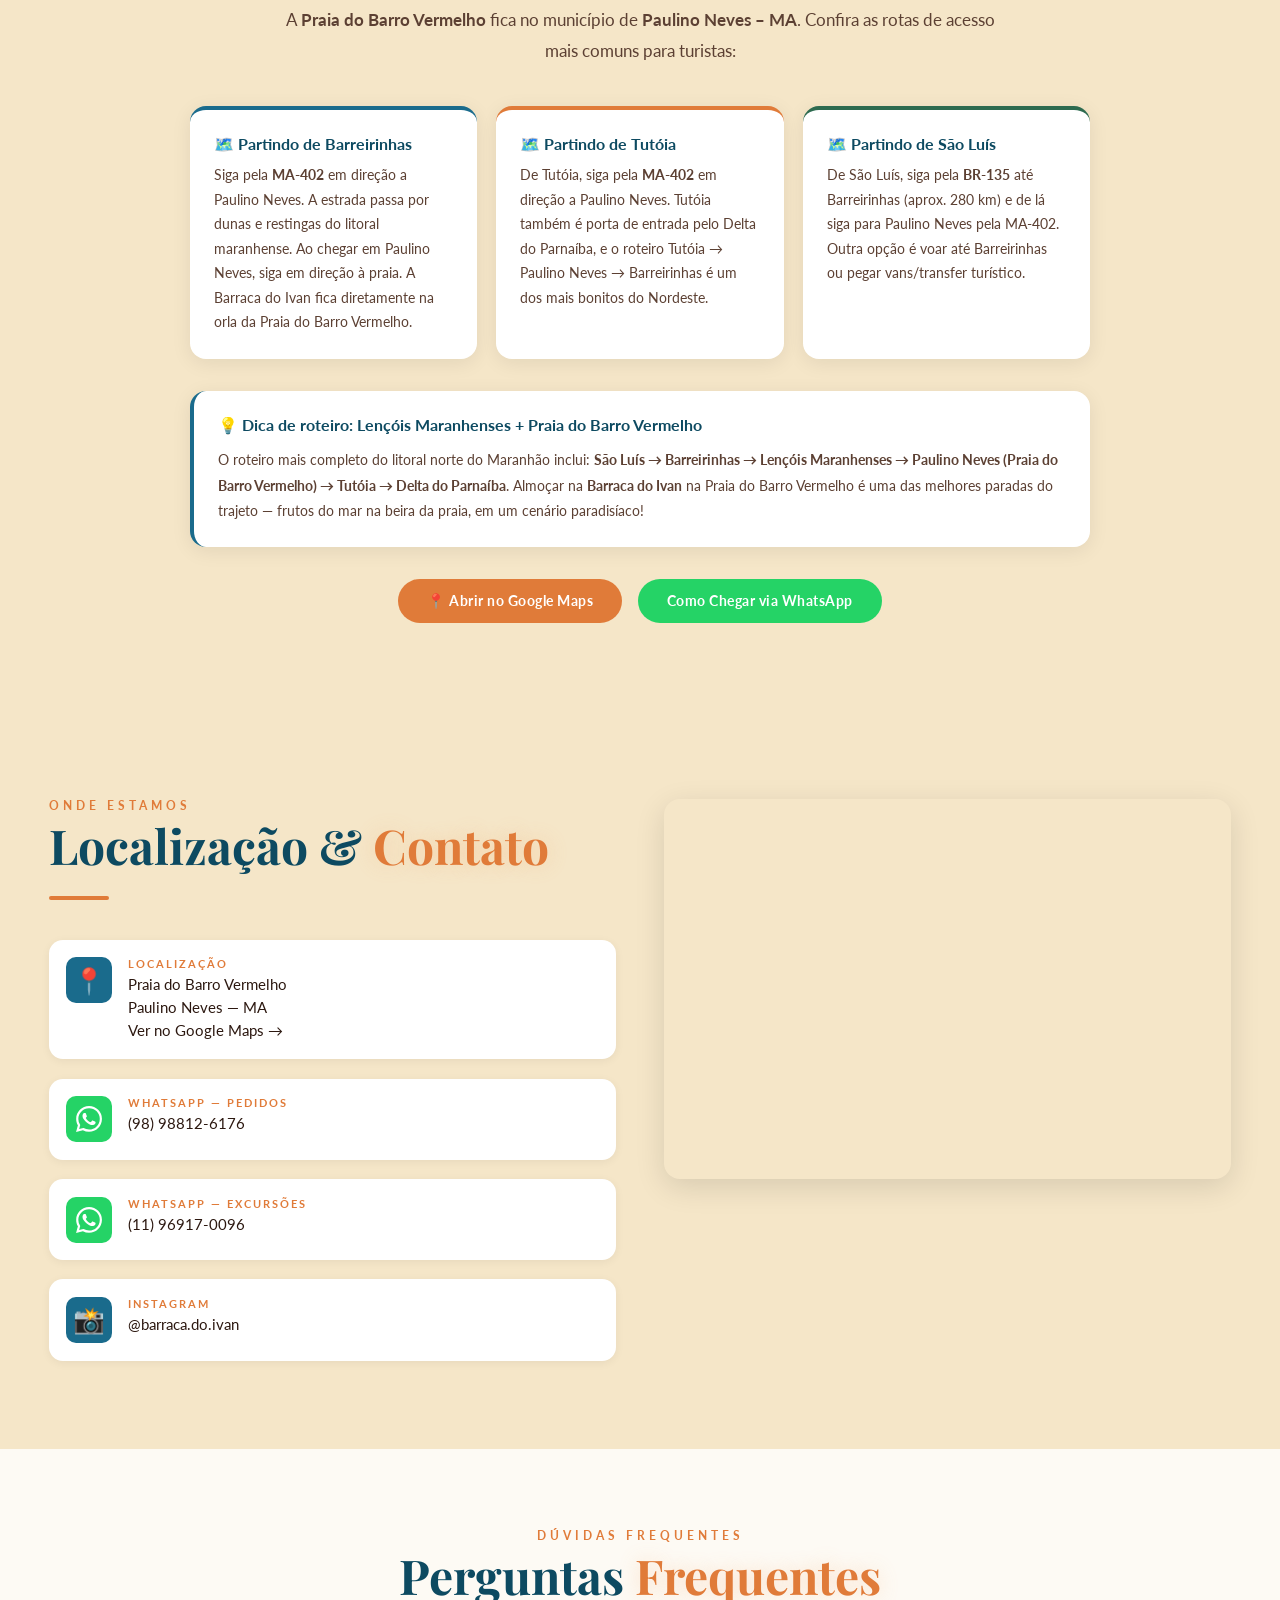
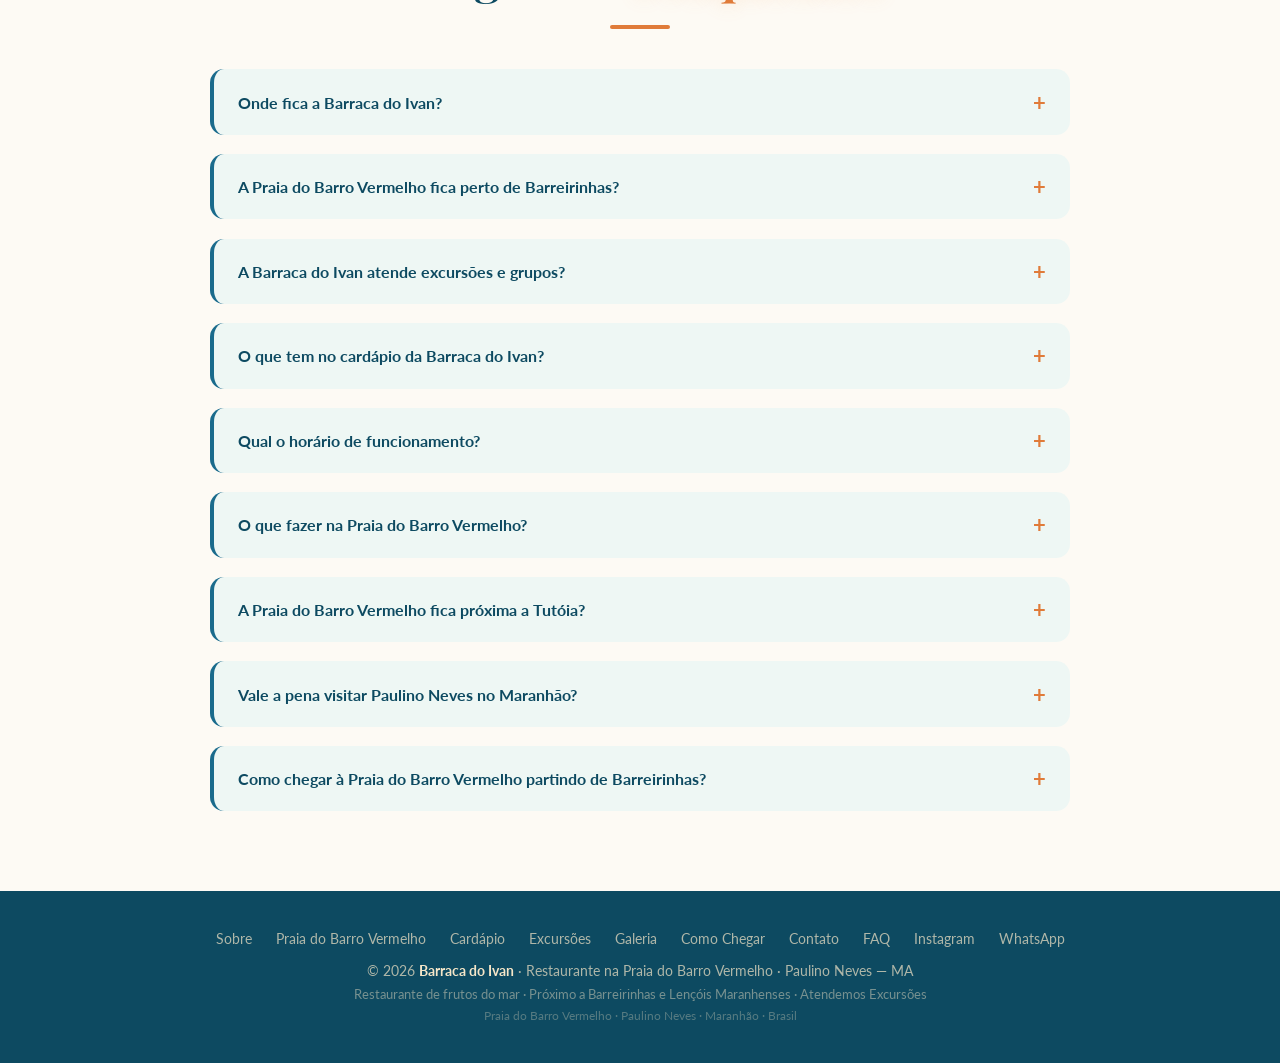
==== commit ea596c74: "Adiciona 4 páginas SEO e atualiza nav/sitemap Novas páginas: praia-do-barro-vermelho, cardapio, excu" ====
--- a/index.html
+++ b/index.html
@@ -1,4 +1,4 @@
-<!DOCTYPE html>
+﻿<!DOCTYPE html>
 <html lang="pt-BR">
 <head>
 <meta charset="UTF-8">
@@ -300,11 +300,11 @@
 
 <nav>
   <a href="#sobre">Sobre</a>
-  <a href="#praia">A Praia</a>
-  <a href="#cardapio">Cardápio</a>
-  <a href="#excursoes">Excursões</a>
+  <a href="praia-do-barro-vermelho.html">A Praia</a>
+  <a href="cardapio.html">Cardápio</a>
+  <a href="excursoes.html">Excursões</a>
   <a href="#galeria">Galeria</a>
-  <a href="#como-chegar">Como Chegar</a>
+  <a href="como-chegar-paulino-neves.html">Como Chegar</a>
   <a href="#contato">Contato</a>
   <a href="#faq">FAQ</a>
 </nav>
@@ -671,11 +671,11 @@
 <footer>
   <div class="footer-links">
     <a href="#sobre">Sobre</a>
-    <a href="#praia">Praia do Barro Vermelho</a>
-    <a href="#cardapio">Cardápio</a>
-    <a href="#excursoes">Excursões</a>
+    <a href="praia-do-barro-vermelho.html">Praia do Barro Vermelho</a>
+    <a href="cardapio.html">Cardápio</a>
+    <a href="excursoes.html">Excursões</a>
     <a href="#galeria">Galeria</a>
-    <a href="#como-chegar">Como Chegar</a>
+    <a href="como-chegar-paulino-neves.html">Como Chegar</a>
     <a href="#contato">Contato</a>
     <a href="#faq">FAQ</a>
     <a href="https://www.instagram.com/barraca.do.ivan" target="_blank" rel="noopener">Instagram</a>
--- a/style.css
+++ b/style.css
@@ -281,7 +281,6 @@
 @keyframes slideInLeft { from{opacity:0;transform:translateX(-30px)} to{opacity:1;transform:translateX(0)} }
 @keyframes slideInRight { from{opacity:0;transform:translateX(30px)} to{opacity:1;transform:translateX(0)} }
 
-<<<<<<< HEAD
 /* ══════════════════════════════════════════════
    RESPONSIVO — NOTEBOOK GRANDE (≤1280px)
 ══════════════════════════════════════════════ */
@@ -308,18 +307,6 @@
    RESPONSIVO — TABLET (≤768px)
 ══════════════════════════════════════════════ */
 @media(max-width:768px) {
-=======
-/* Responsive */
-@media(max-width:720px) {
-  .sobre-cols { grid-template-columns:1fr; }
-  .contato-inner { grid-template-columns:1fr; gap:1.5rem; }
-  .gallery-grid { grid-template-columns:1fr 1fr; grid-template-rows:auto; }
-  .gallery-featured { grid-column:span 2; height:260px; }
-  .gallery-item { height:180px; }
-  .contato-mapa { height:260px; }
-  nav { flex-wrap:wrap; justify-content:flex-start; }
-  nav a { padding:0.7rem 0.9rem; font-size:0.74rem; }
->>>>>>> 98210e985c3fd422e064075da8c0d31709822df5
   section { padding: 4rem 1.2rem; }
   .sobre-cols { grid-template-columns: 1fr; gap: 1.5rem; }
   .contato-inner { grid-template-columns: 1fr; gap: 1.5rem; }
@@ -339,40 +326,14 @@
    RESPONSIVO — CELULAR (≤480px)
 ══════════════════════════════════════════════ */
 @media(max-width:480px) {
-  /* Hero */
   .hero { padding: 2rem 1rem 7rem; }
-<<<<<<< HEAD
   .logo-img { width: 120px; height: 120px; }
   .hero-ctas { flex-direction: column; align-items: center; gap: 0.65rem; }
   .hero-ctas .btn { width: 100%; max-width: 280px; justify-content: center; }
   .b1 { width: 120px; height: 120px; }
   .b4 { width: 100px; height: 100px; }
   .b2, .b3 { display: none; }
-=======
-  .logo-img { width:130px; height:130px; }
-  .hero-ctas { flex-direction:column; align-items:center; gap:0.65rem; }
-  .hero-ctas .btn { width:100%; max-width:280px; justify-content:center; }
-  .btn-excursao { width:100%; max-width:300px; justify-content:center; }
-  .b1 { width:120px; height:120px; }
-  .b4 { width:100px; height:100px; }
-  .b2, .b3 { display:none; }
-  nav { overflow-x:auto; flex-wrap:nowrap; justify-content:flex-start; -webkit-overflow-scrolling:touch; scrollbar-width:none; }
-  nav::-webkit-scrollbar { display:none; }
-  nav a { white-space:nowrap; padding:0.75rem 1rem; font-size:0.76rem; }
-  .info-block { flex-direction:column; gap:0.65rem; }
-  .info-icon { width:38px; height:38px; font-size:1.2rem; }
-  .wpp-float { padding:0.7rem 1rem; font-size:0.8rem; right:1rem; bottom:1rem; }
-  .preco-table { font-size:0.8rem; }
-  .preco-table th, .preco-table td { padding:0.45rem 0.5rem; }
-  .gallery-grid { grid-template-columns:1fr; }
-  .gallery-featured { grid-column:span 1; height:220px; }
-  .gallery-item { height:185px; }
-  footer { padding:2rem 1rem; }
-  .footer-links { gap:1rem; font-size:0.8rem; }
-}
->>>>>>> 98210e985c3fd422e064075da8c0d31709822df5
-
-  /* Nav — scroll horizontal no celular */
+
   nav {
     overflow-x: auto; flex-wrap: nowrap;
     justify-content: flex-start;
@@ -382,35 +343,27 @@
   nav::-webkit-scrollbar { display: none; }
   nav a { white-space: nowrap; padding: 0.75rem 0.85rem; font-size: 0.72rem; letter-spacing: 0.8px; }
 
-  /* Seções */
   section { padding: 3.5rem 1rem; }
 
-  /* Cardápio */
   .cardapio-img-wrap { border-radius: 10px; margin-bottom: 1rem; }
   .menu-tabs { gap: 0.5rem; }
   .tab-btn { padding: 0.5rem 1.1rem; font-size: 0.82rem; }
 
-  /* Excursões */
   .btn-excursao { width: 100%; max-width: 300px; justify-content: center; text-align: center; }
 
-  /* Galeria */
   .gallery-grid { grid-template-columns: 1fr; }
   .gallery-featured { grid-column: span 1; height: 220px; }
   .gallery-item { height: 185px; }
 
-  /* Contato */
   .info-block { flex-direction: column; gap: 0.65rem; }
   .info-icon { width: 38px; height: 38px; font-size: 1.2rem; }
   .contato-mapa { height: 220px; }
 
-  /* WhatsApp flutuante */
   .wpp-float { padding: 0.65rem 1rem; font-size: 0.78rem; right: 0.8rem; bottom: 0.8rem; }
 
-  /* Tabela */
   .preco-table { font-size: 0.8rem; }
   .preco-table th, .preco-table td { padding: 0.45rem 0.5rem; }
 
-  /* Footer */
   footer { padding: 2rem 1rem; }
   .footer-links { gap: 0.75rem; font-size: 0.78rem; }
   .footer-links a { font-size: 0.78rem; }
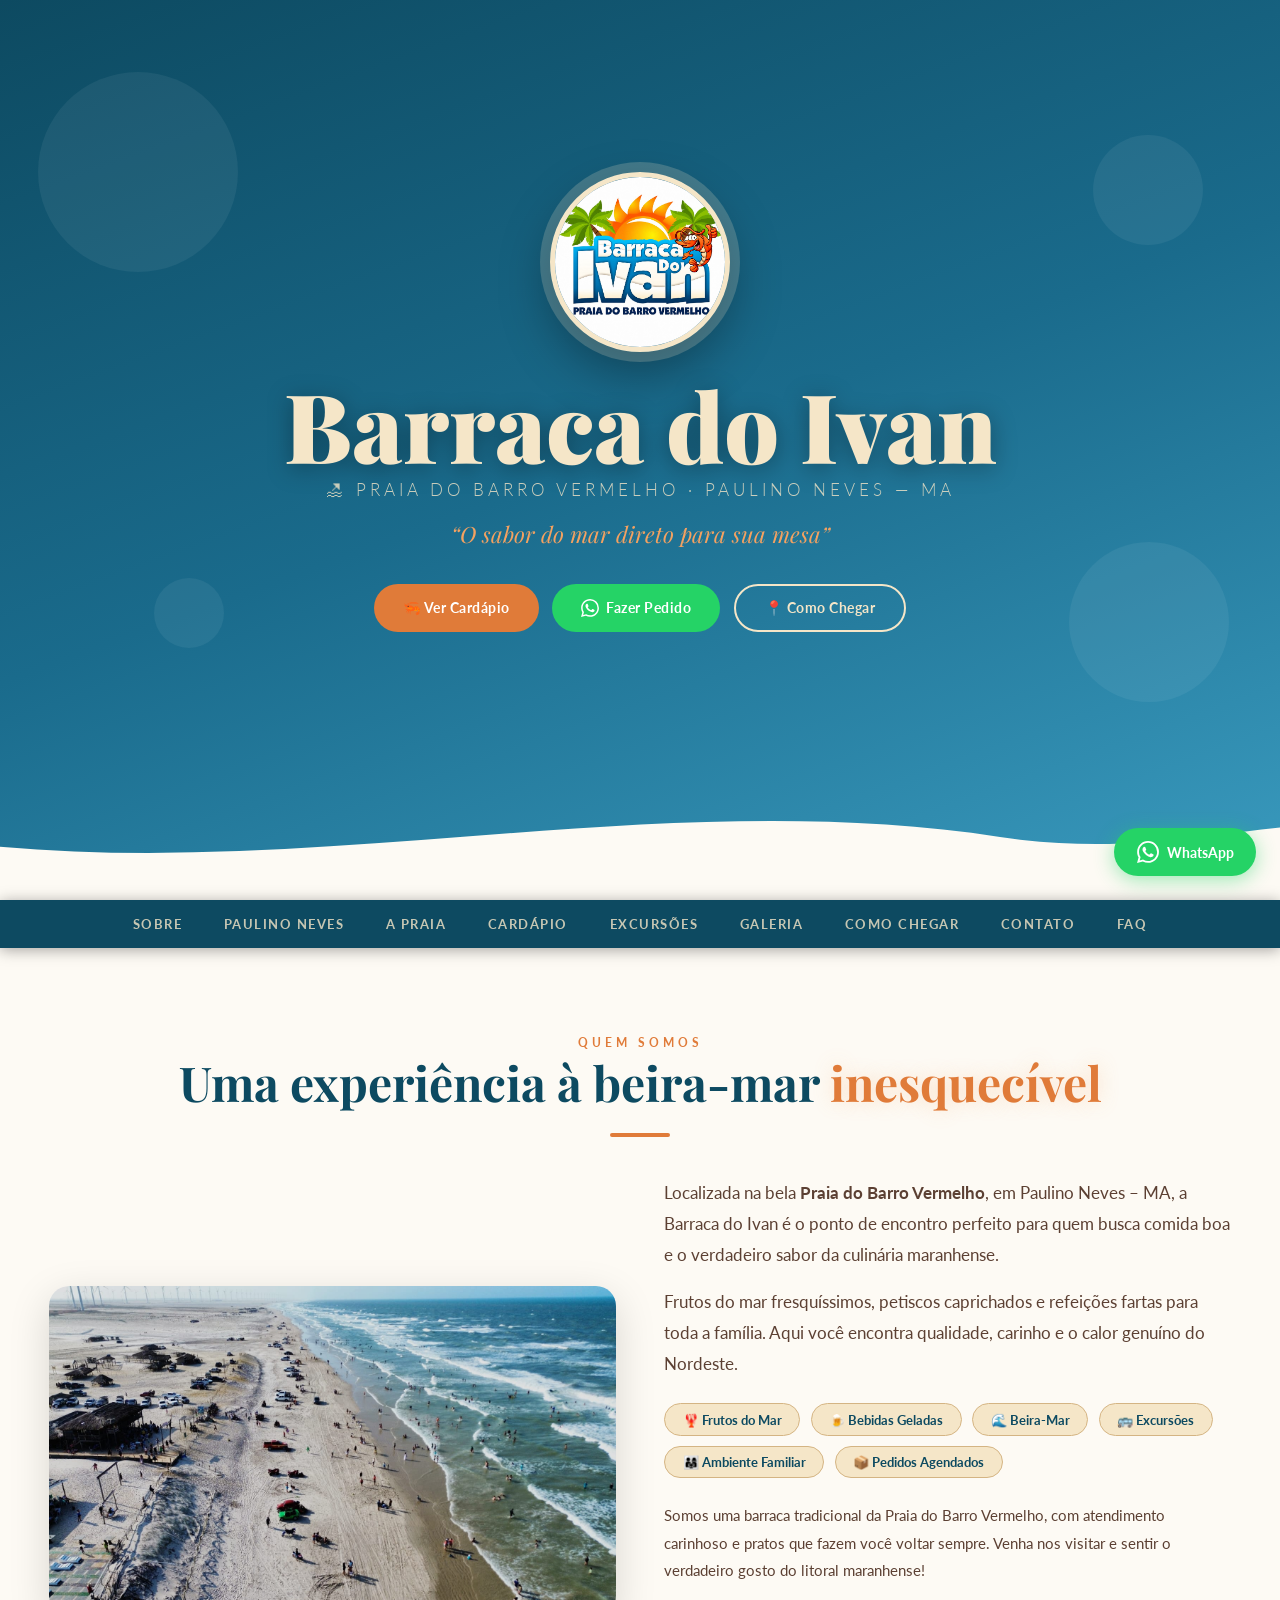
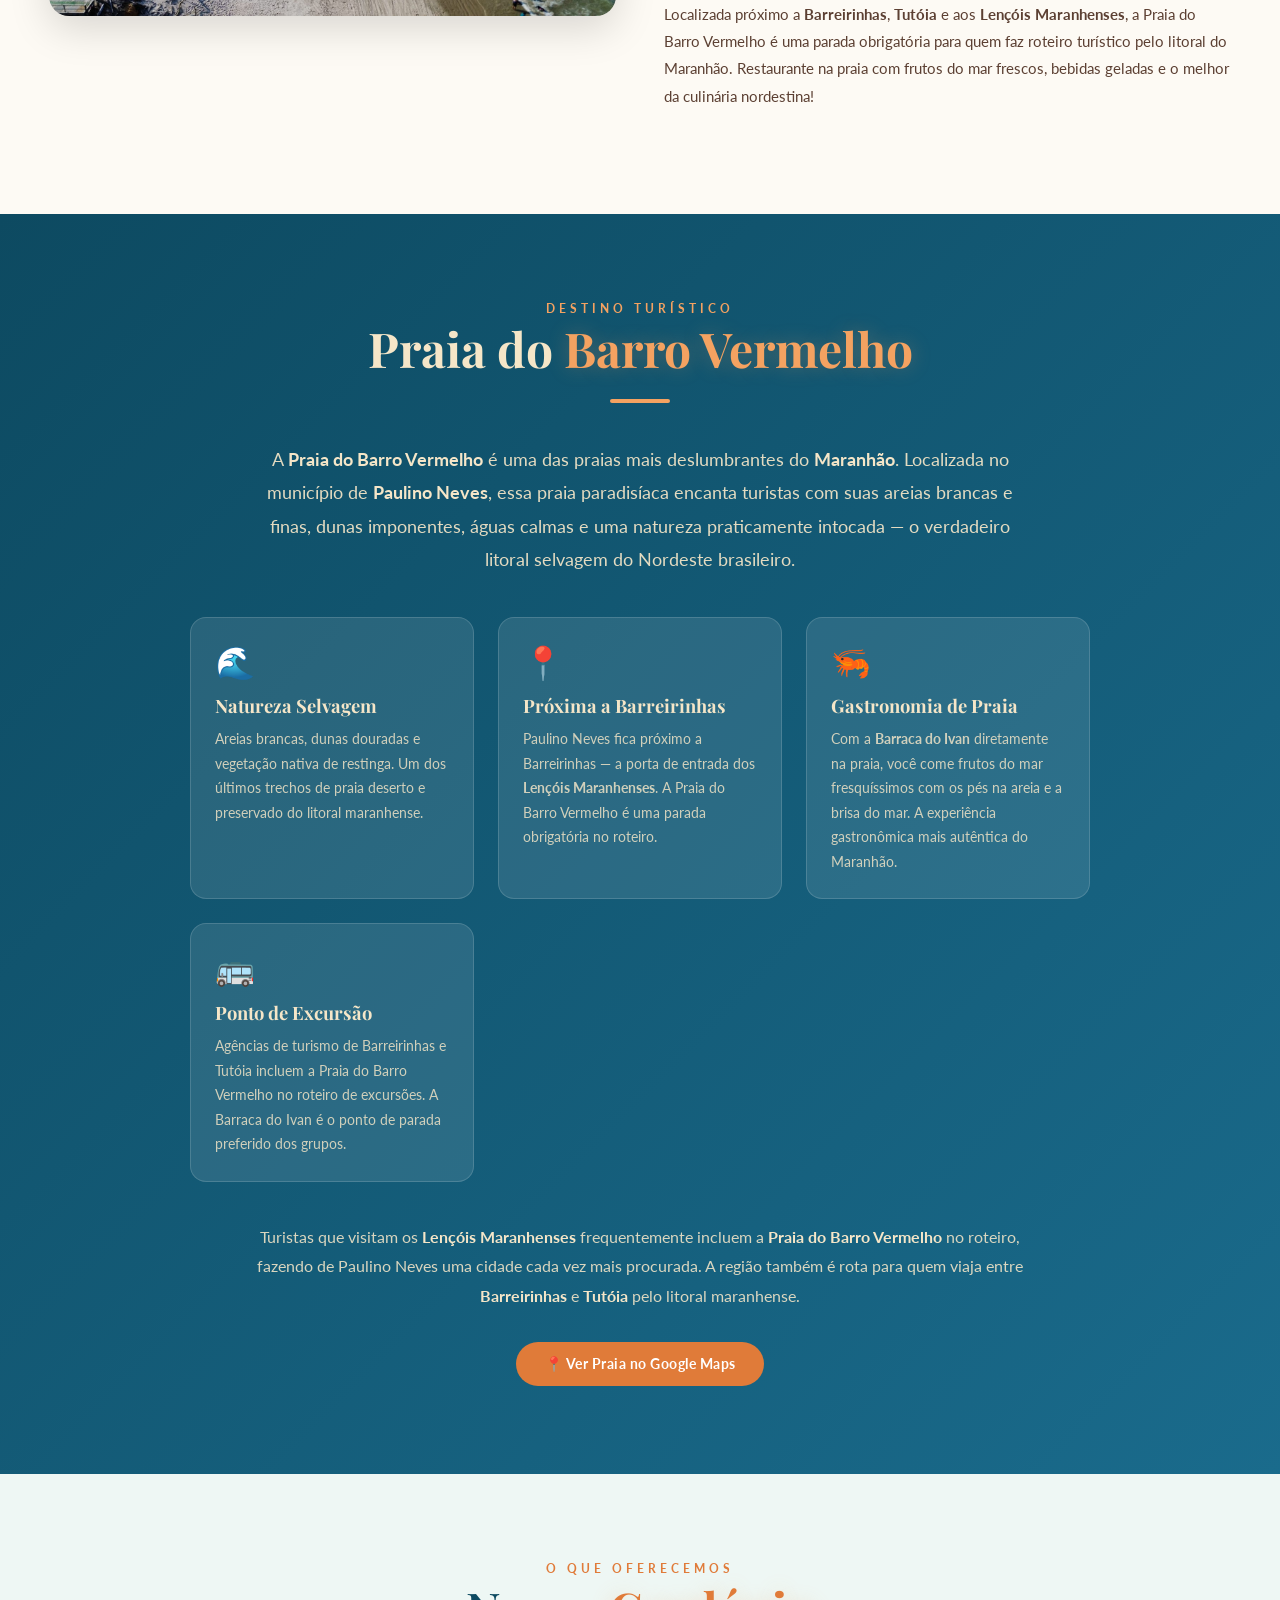
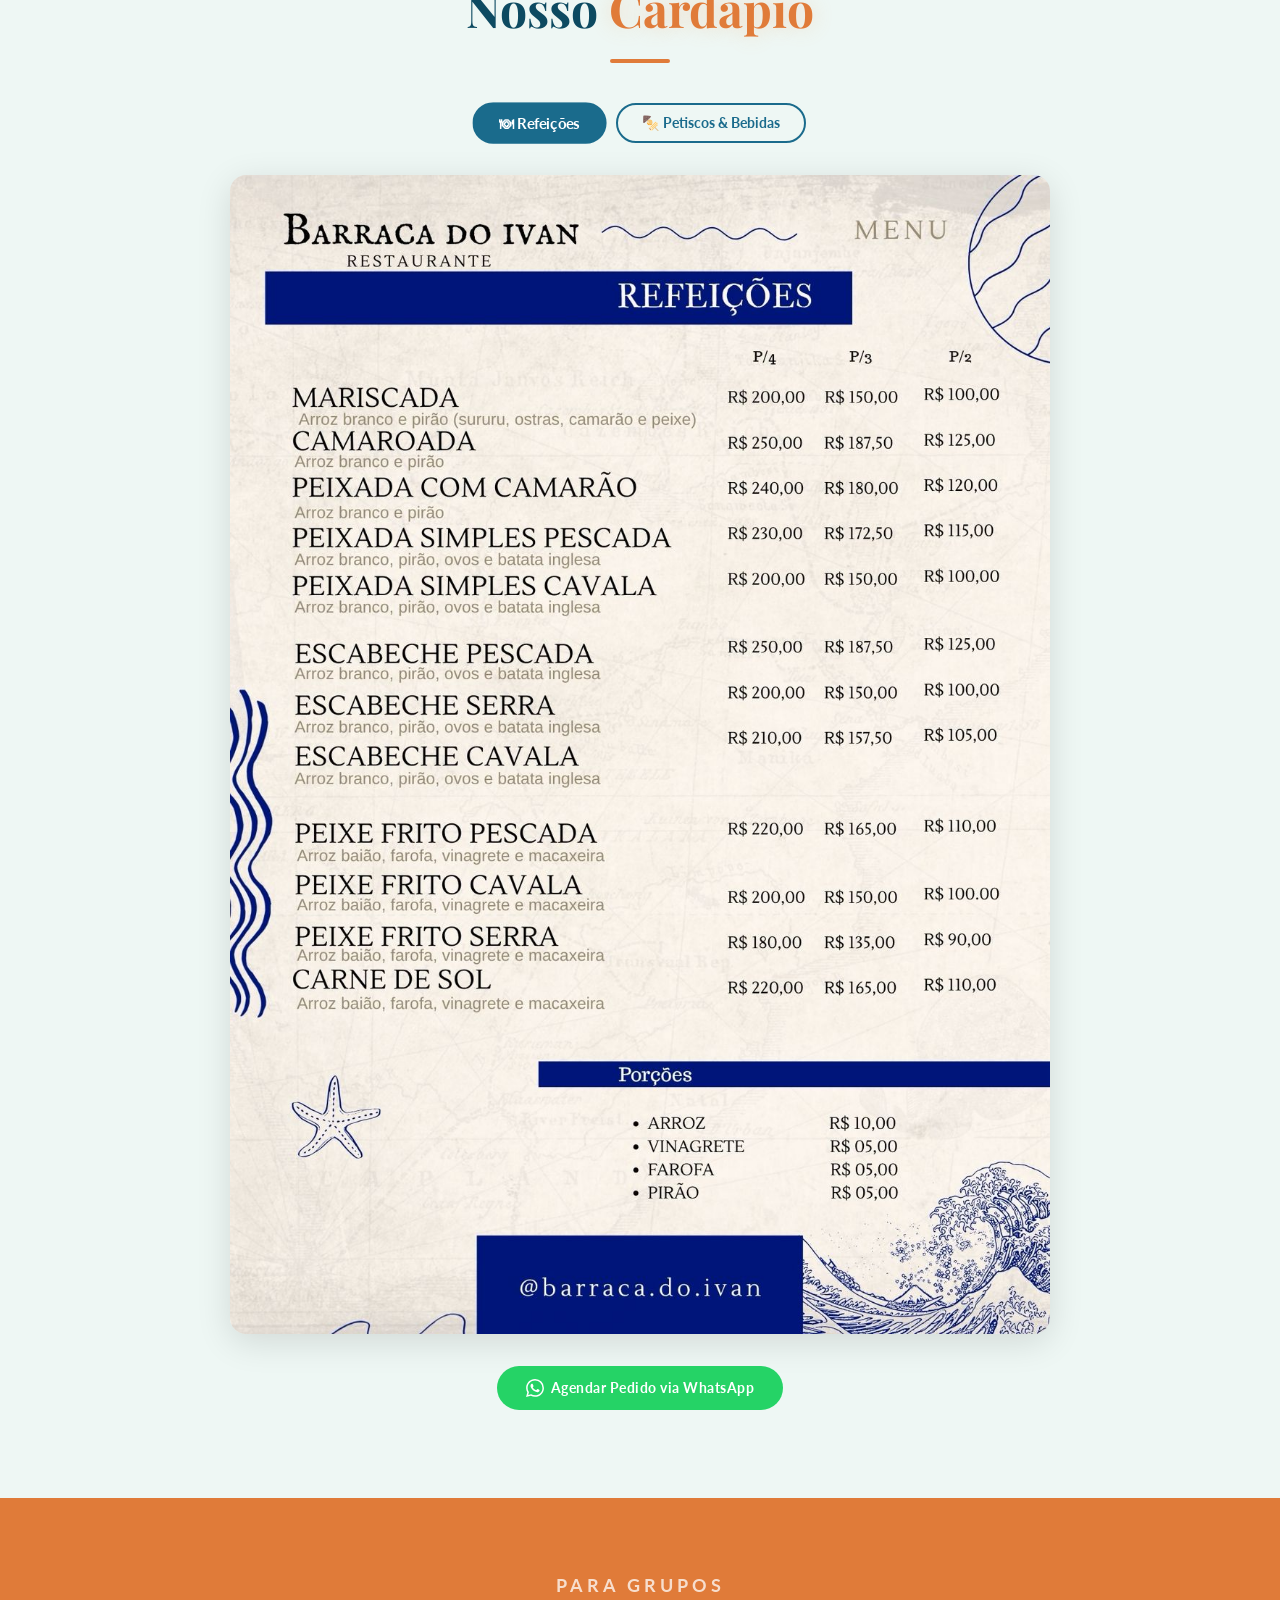
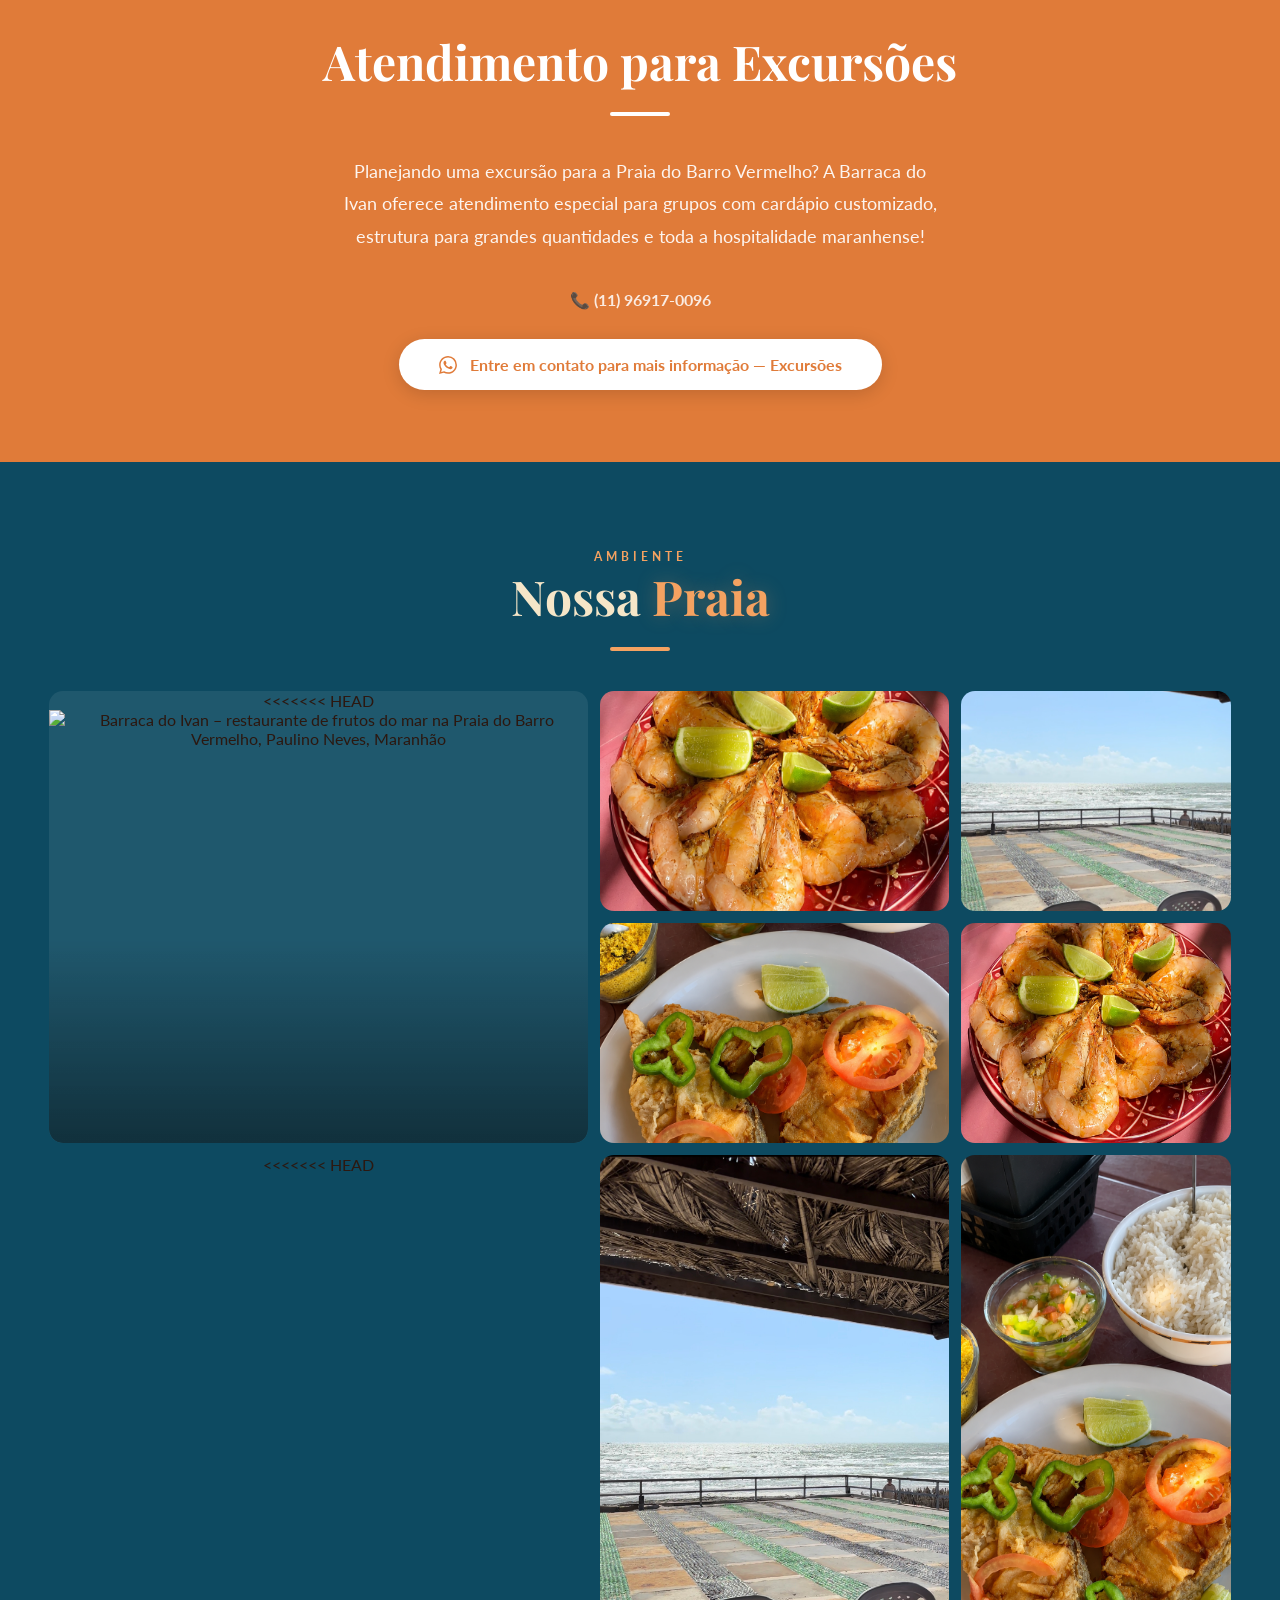
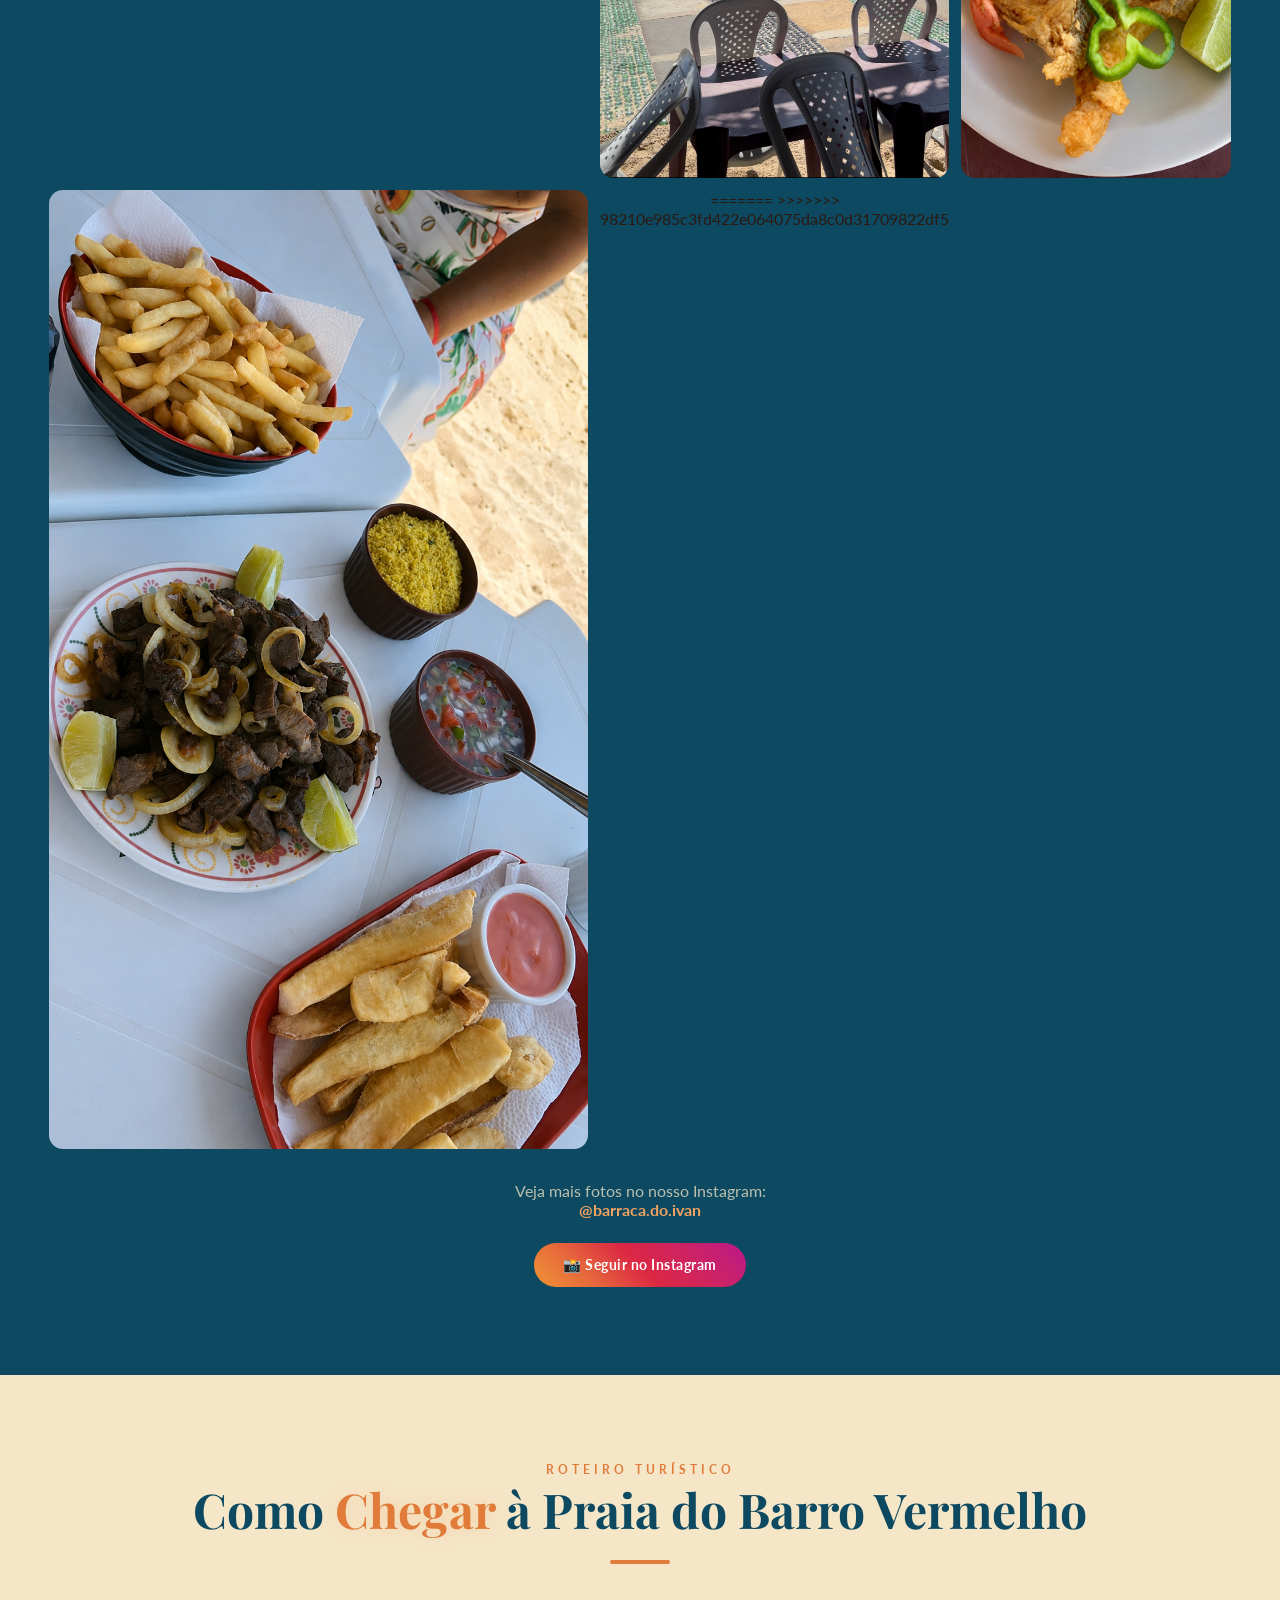
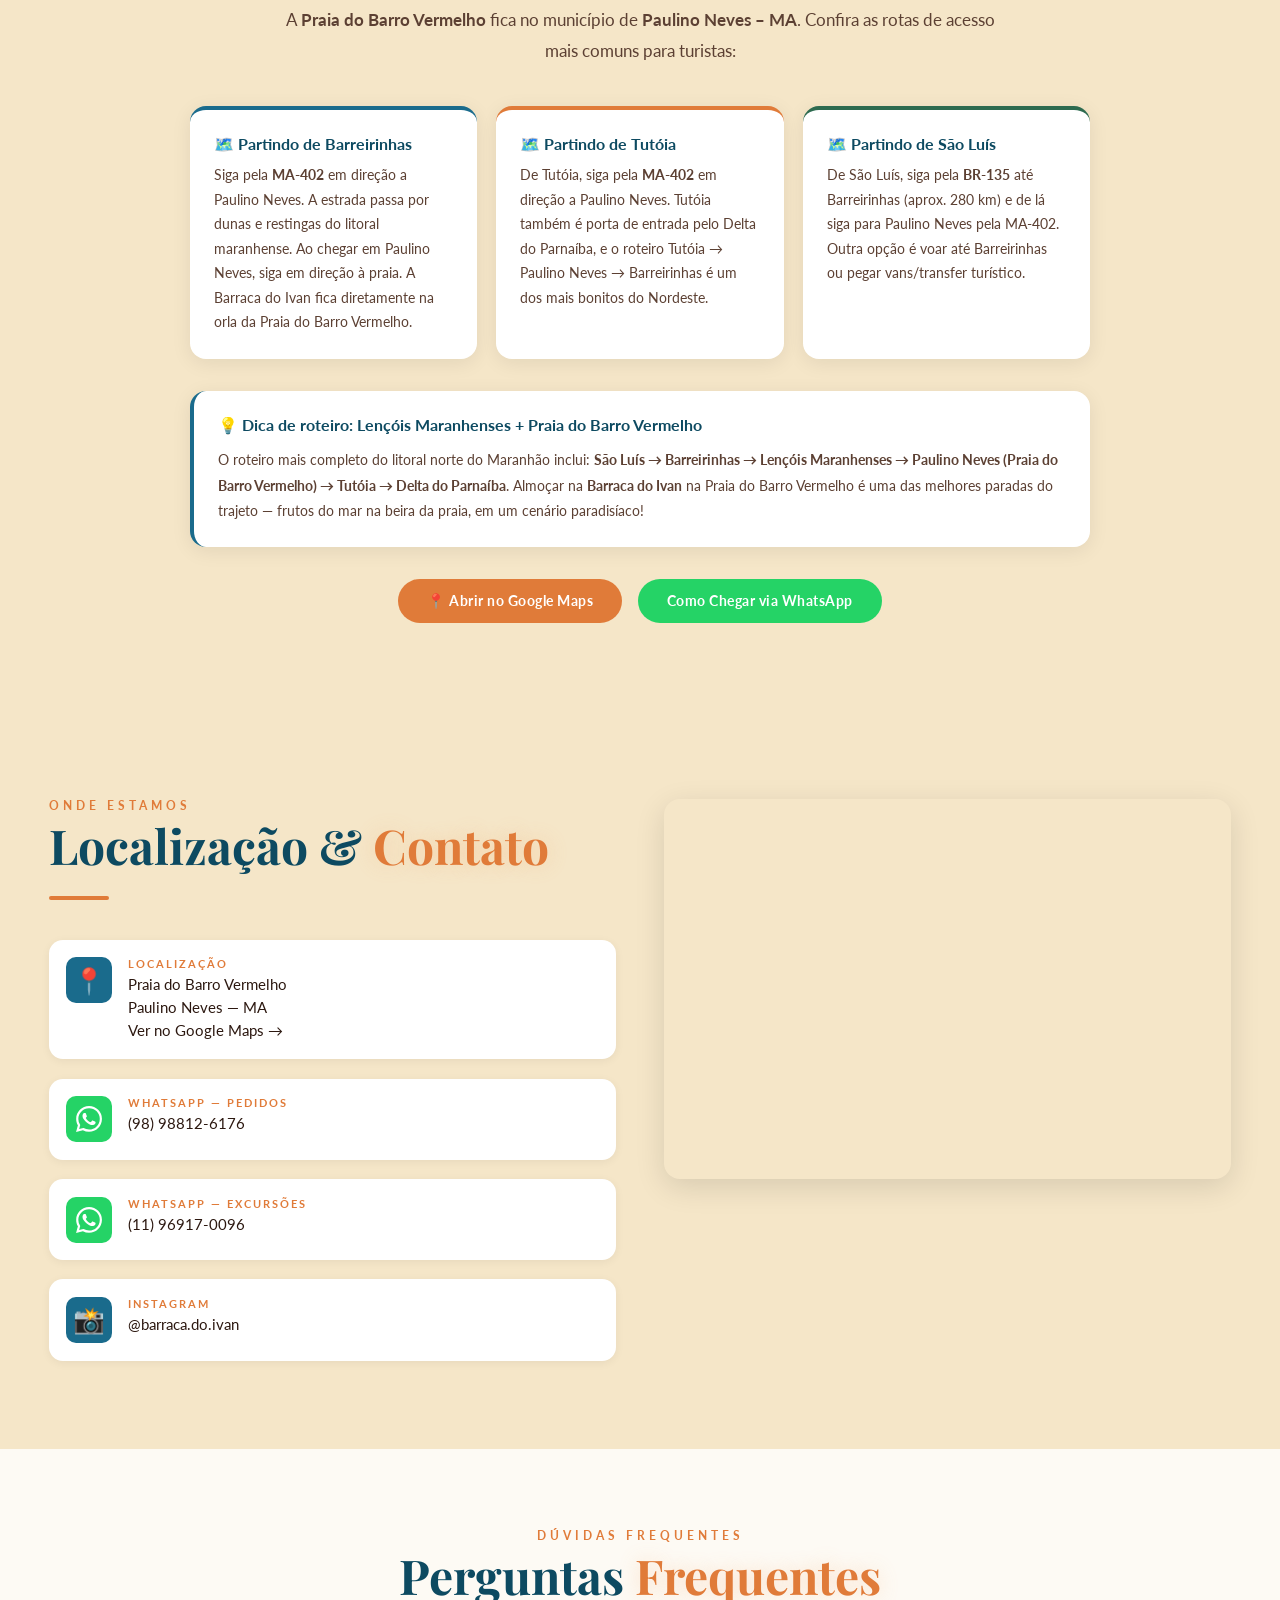
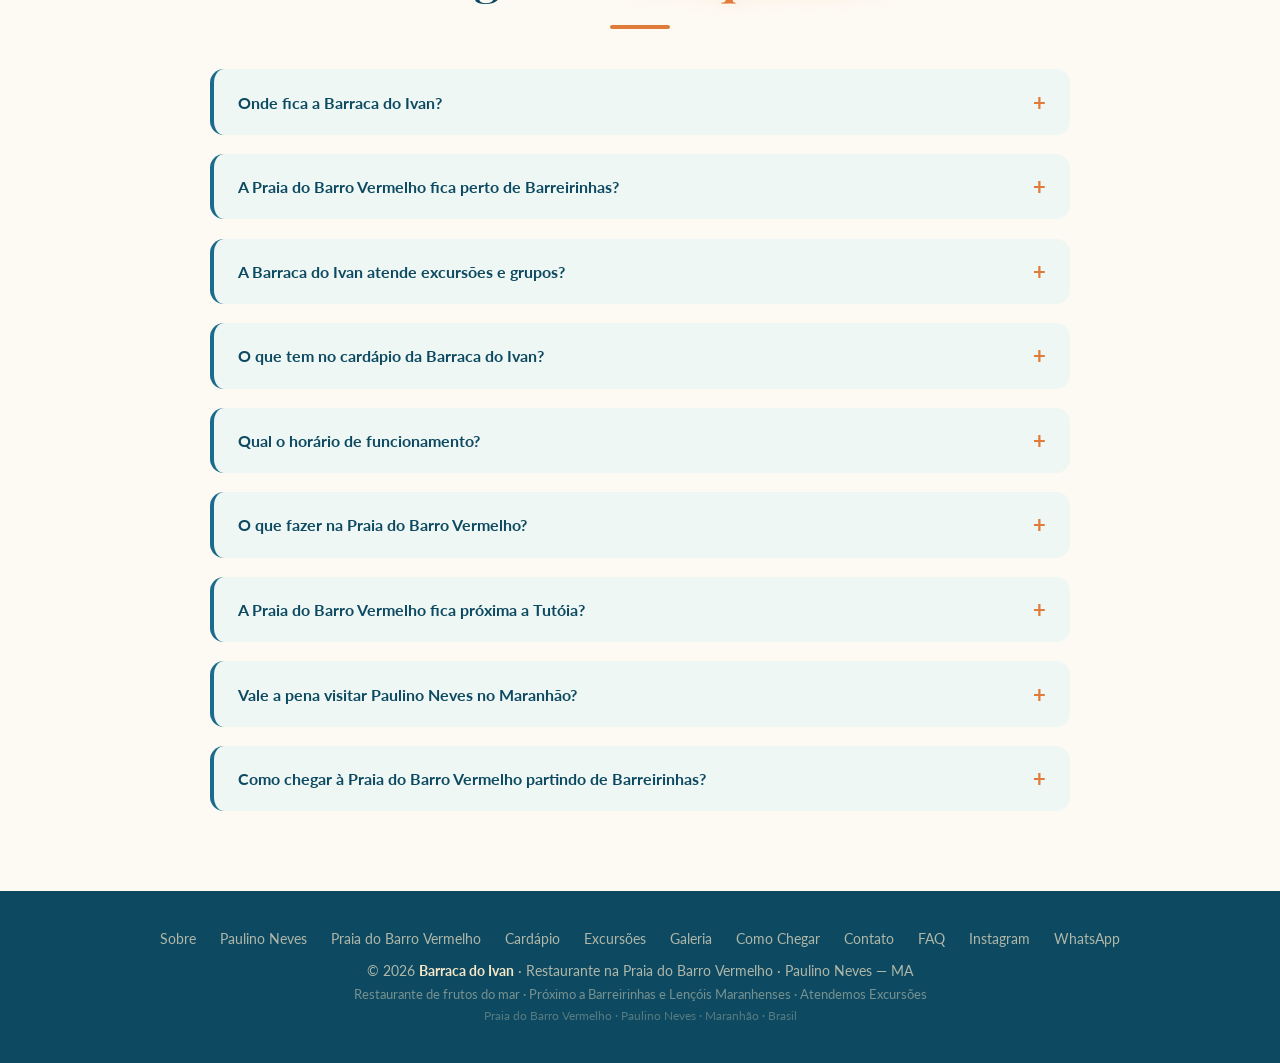
==== commit 304bc0dd: "Adiciona pagina paulino-neves.html e link em todas as navs Nova pagina SEO targeting "Paulino Neves " ====
--- a/index.html
+++ b/index.html
@@ -299,7 +299,9 @@
 </header>
 
 <nav>
+  <button class="nav-toggle" aria-label="Abrir menu">&#9776;</button>
   <a href="#sobre">Sobre</a>
+  <a href="paulino-neves.html">Paulino Neves</a>
   <a href="praia-do-barro-vermelho.html">A Praia</a>
   <a href="cardapio.html">Cardápio</a>
   <a href="excursoes.html">Excursões</a>
@@ -671,6 +673,7 @@
 <footer>
   <div class="footer-links">
     <a href="#sobre">Sobre</a>
+    <a href="paulino-neves.html">Paulino Neves</a>
     <a href="praia-do-barro-vermelho.html">Praia do Barro Vermelho</a>
     <a href="cardapio.html">Cardápio</a>
     <a href="excursoes.html">Excursões</a>
@@ -687,6 +690,10 @@
 </footer>
 
 <script>
+const navToggle = document.querySelector('.nav-toggle');
+const navEl = document.querySelector('nav');
+if (navToggle) navToggle.addEventListener('click', () => navEl.classList.toggle('open'));
+
 function switchTab(id, btn) {
   document.querySelectorAll('.tab-panel').forEach(p => p.classList.remove('active'));
   document.querySelectorAll('.tab-btn').forEach(b => b.classList.remove('active'));
--- a/style.css
+++ b/style.css
@@ -111,6 +111,11 @@
   padding: 1rem 1.3rem; transition: color 0.2s, background 0.2s;
 }
 nav a:hover { color: var(--areia); background: rgba(255,255,255,0.08); }
+.nav-toggle {
+  display: none; background: none; border: none;
+  color: rgba(245,230,200,0.9); font-size: 1.7rem; cursor: pointer;
+  padding: 0.85rem 1.2rem; line-height: 1; align-self: center; flex-shrink: 0;
+}
 
 /* SECTIONS */
 section { padding: 5.5rem 1.5rem; }
@@ -314,8 +319,12 @@
   .gallery-featured { grid-column: span 2; height: 260px; }
   .gallery-item { height: 180px; }
   .contato-mapa { height: 260px; }
-  nav { flex-wrap: wrap; justify-content: flex-start; }
-  nav a { padding: 0.7rem 0.9rem; font-size: 0.74rem; }
+  /* HAMBURGER MENU */
+  nav { flex-direction: column; align-items: stretch; }
+  .nav-toggle { display: flex; justify-content: flex-end; width: 100%; }
+  nav a { display: none; text-align: center; padding: 0.85rem 1.5rem; border-top: 1px solid rgba(255,255,255,0.08); justify-content: center; }
+  nav.open a { display: flex; }
+  nav a::after { display: none; }
   .preco-table th, .preco-table td { padding: 0.55rem 0.65rem; font-size: 0.82rem; }
   .cardapio-img-wrap { max-width: 100%; margin-bottom: 1.2rem; }
   .hero-ctas { gap: 0.65rem; }
@@ -334,15 +343,6 @@
   .b4 { width: 100px; height: 100px; }
   .b2, .b3 { display: none; }
 
-  nav {
-    overflow-x: auto; flex-wrap: nowrap;
-    justify-content: flex-start;
-    -webkit-overflow-scrolling: touch;
-    scrollbar-width: none;
-  }
-  nav::-webkit-scrollbar { display: none; }
-  nav a { white-space: nowrap; padding: 0.75rem 0.85rem; font-size: 0.72rem; letter-spacing: 0.8px; }
-
   section { padding: 3.5rem 1rem; }
 
   .cardapio-img-wrap { border-radius: 10px; margin-bottom: 1rem; }
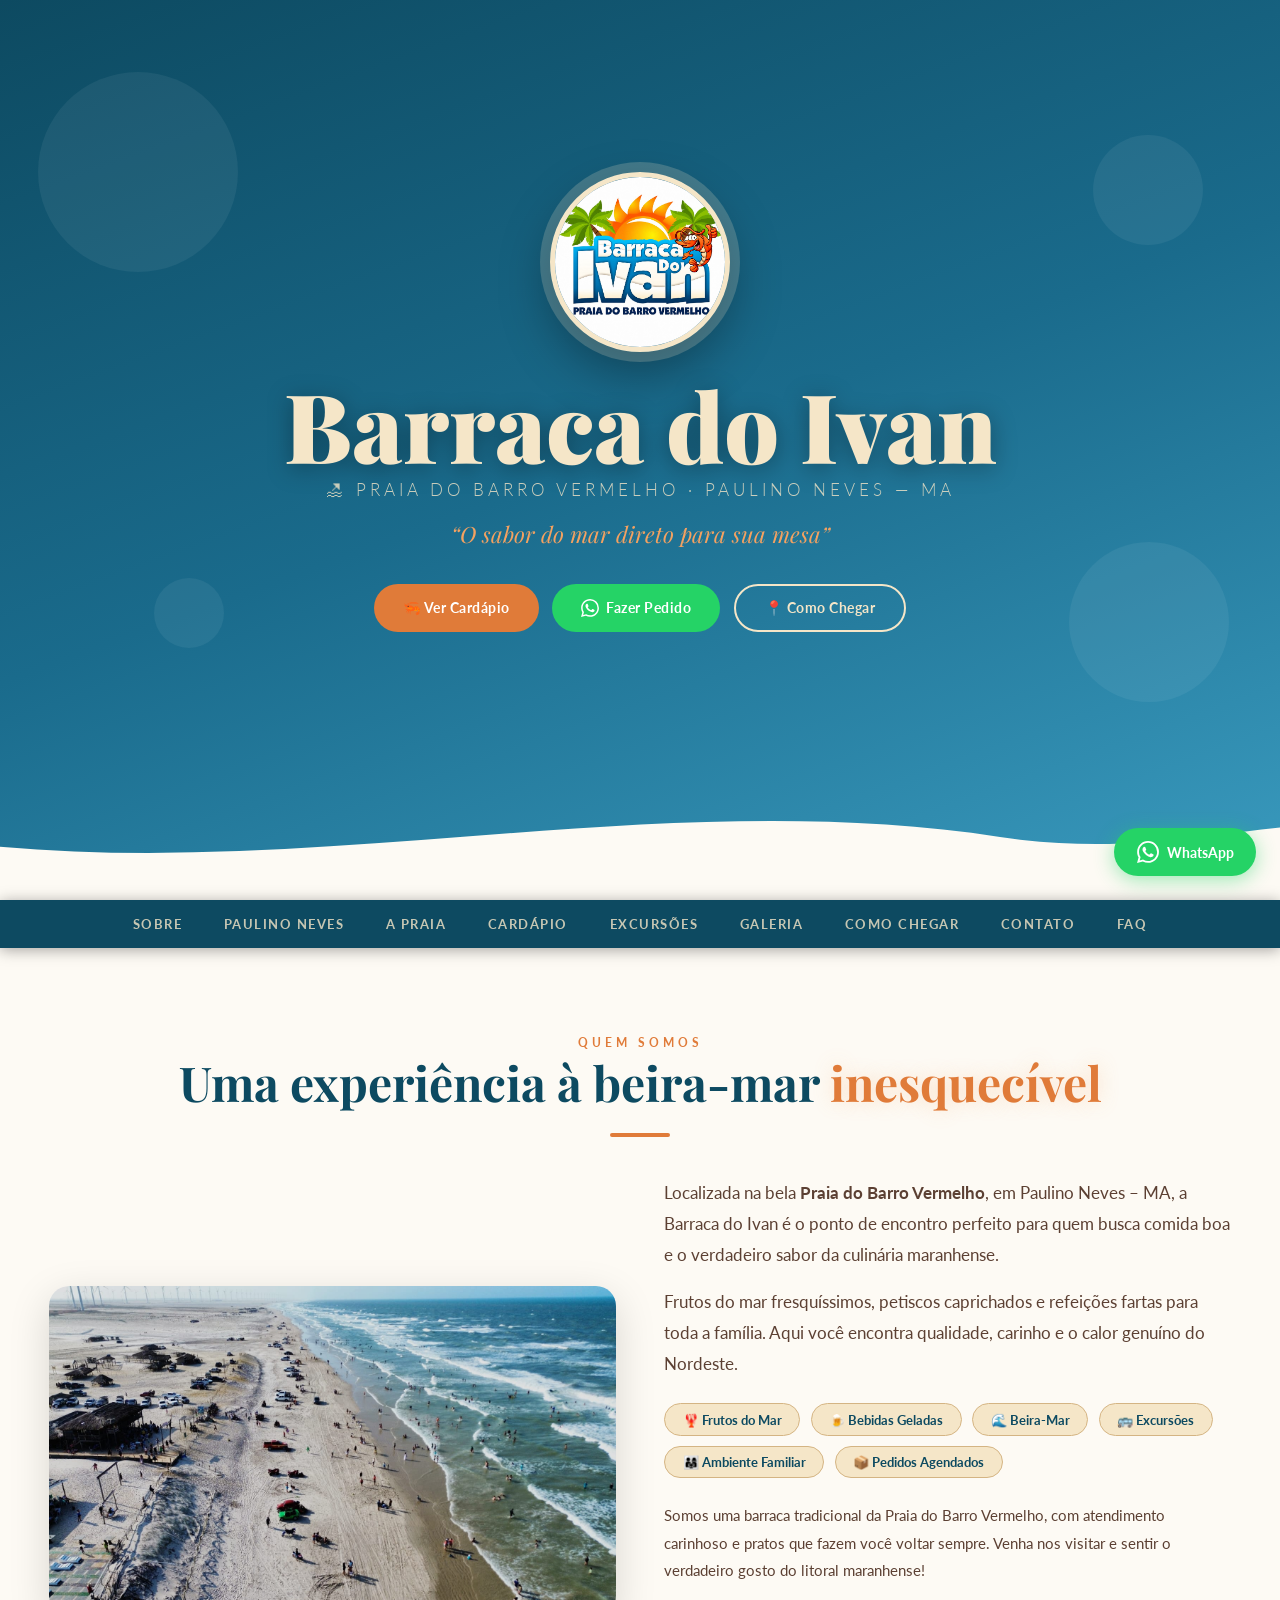
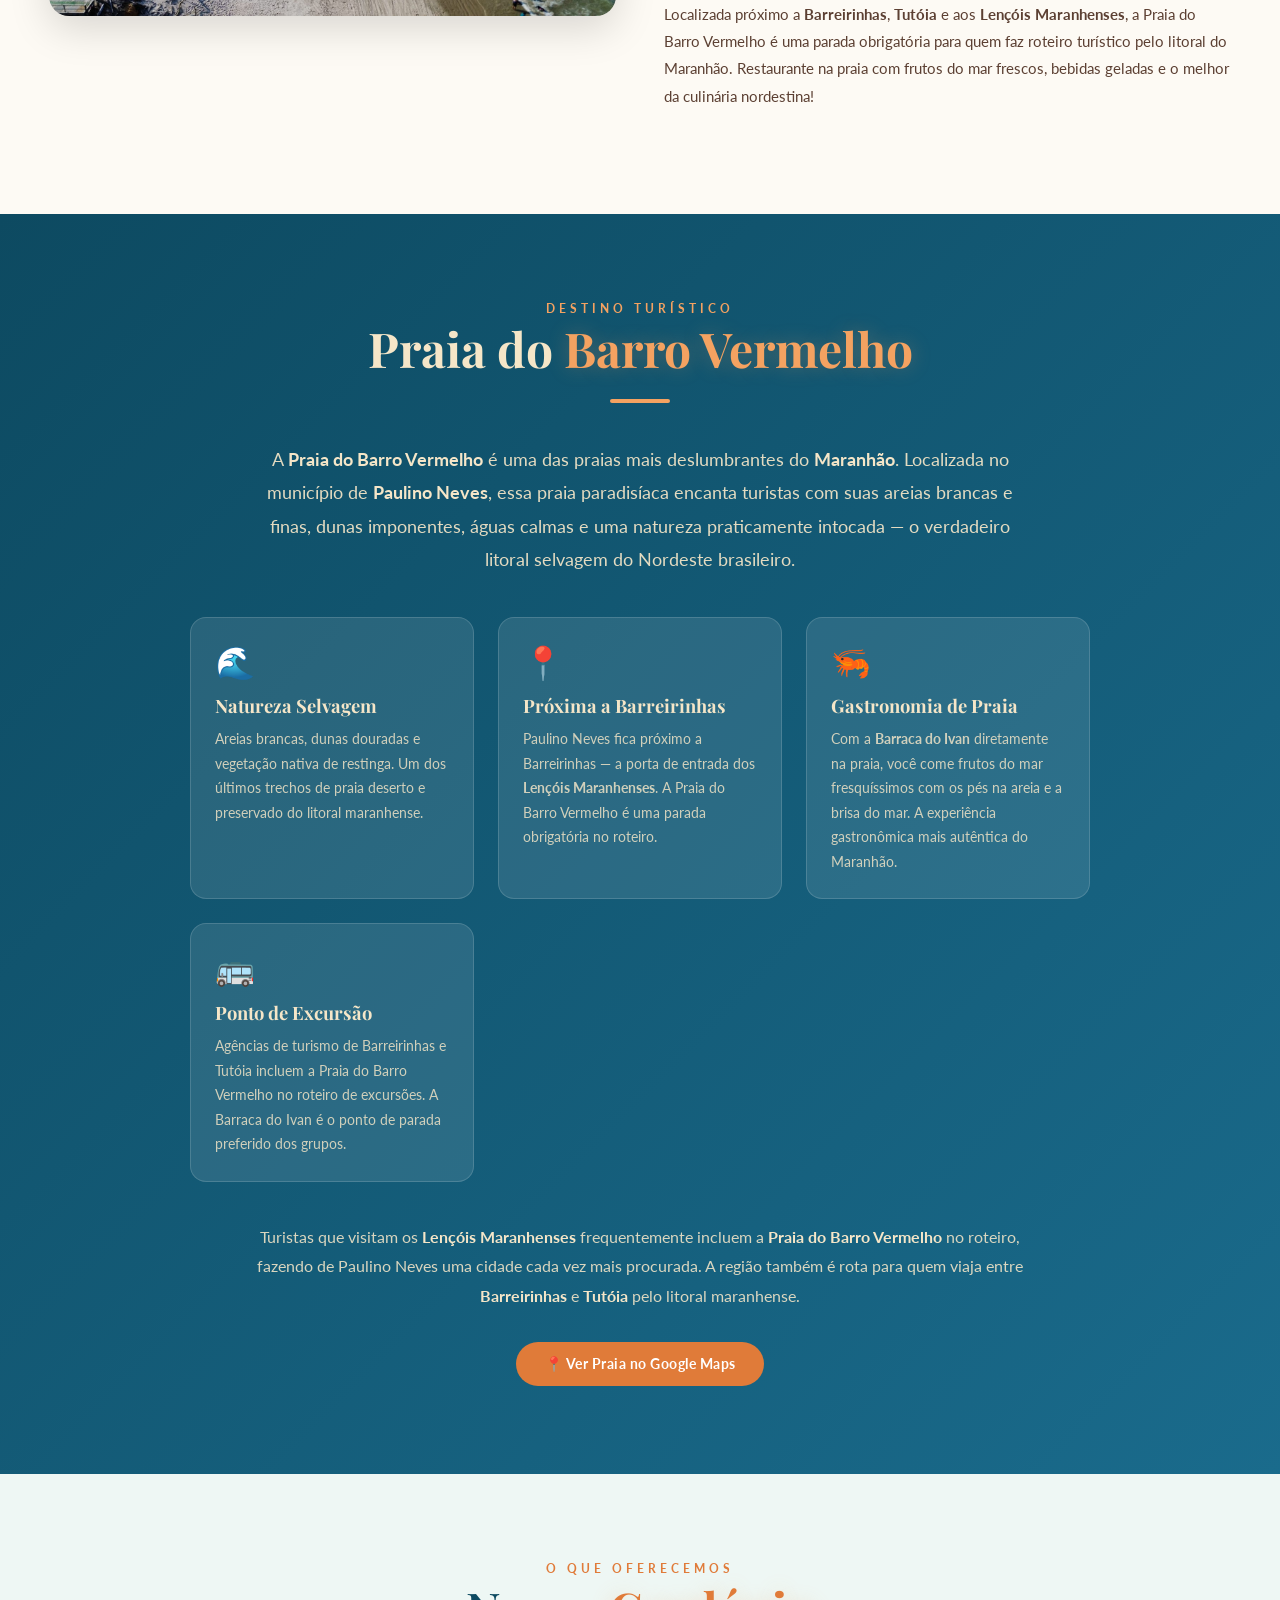
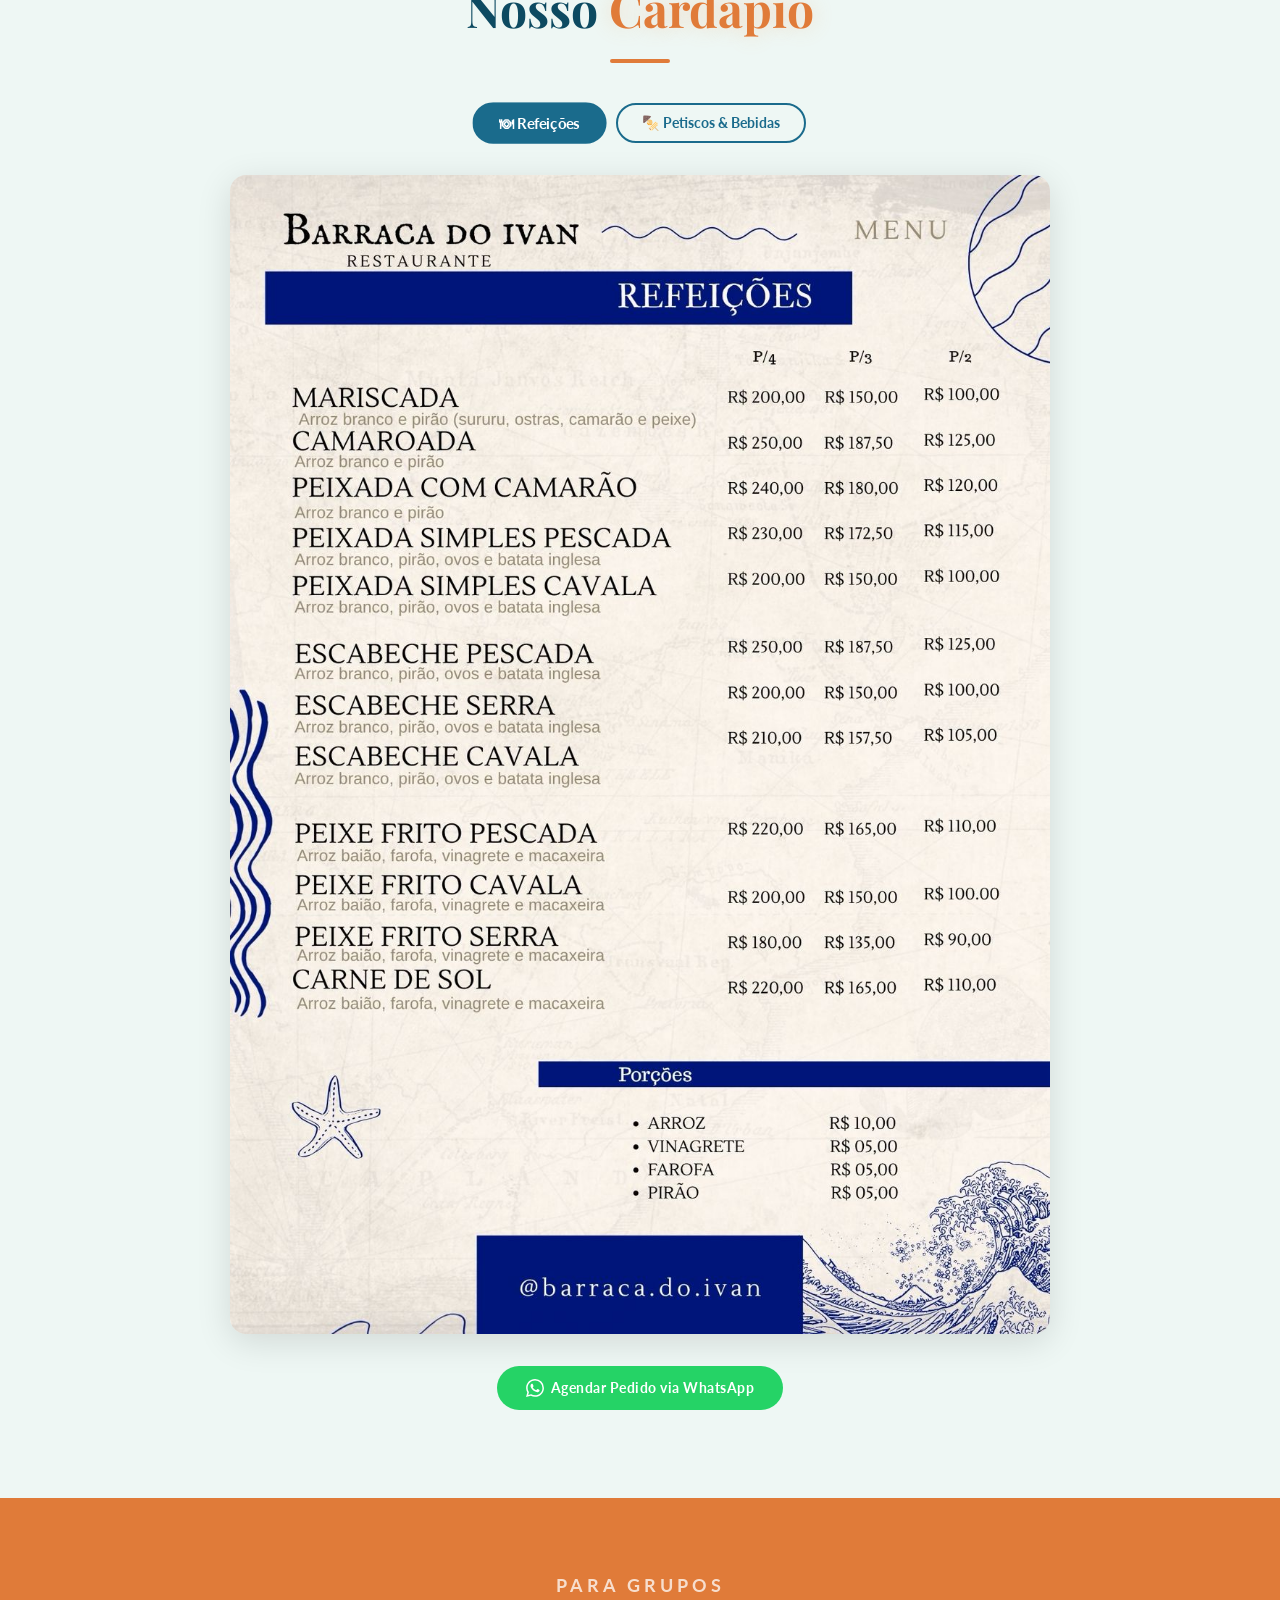
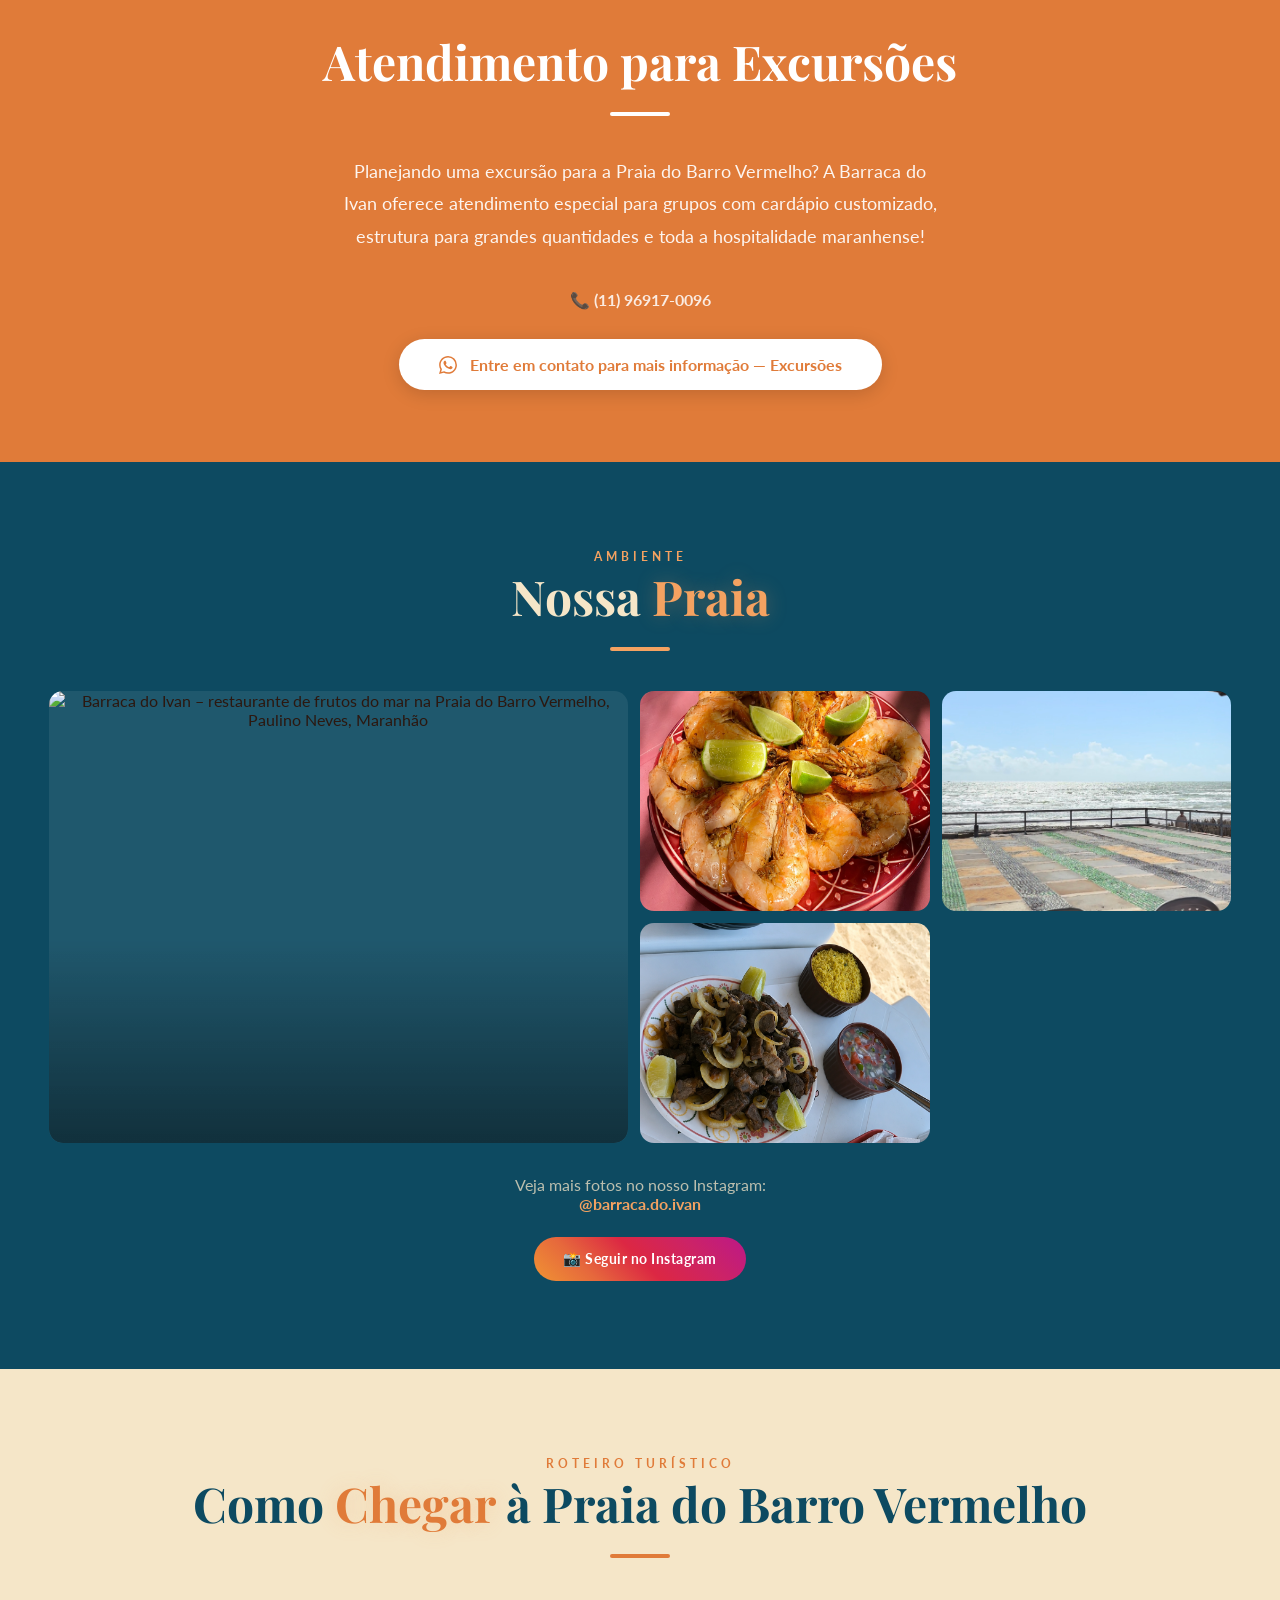
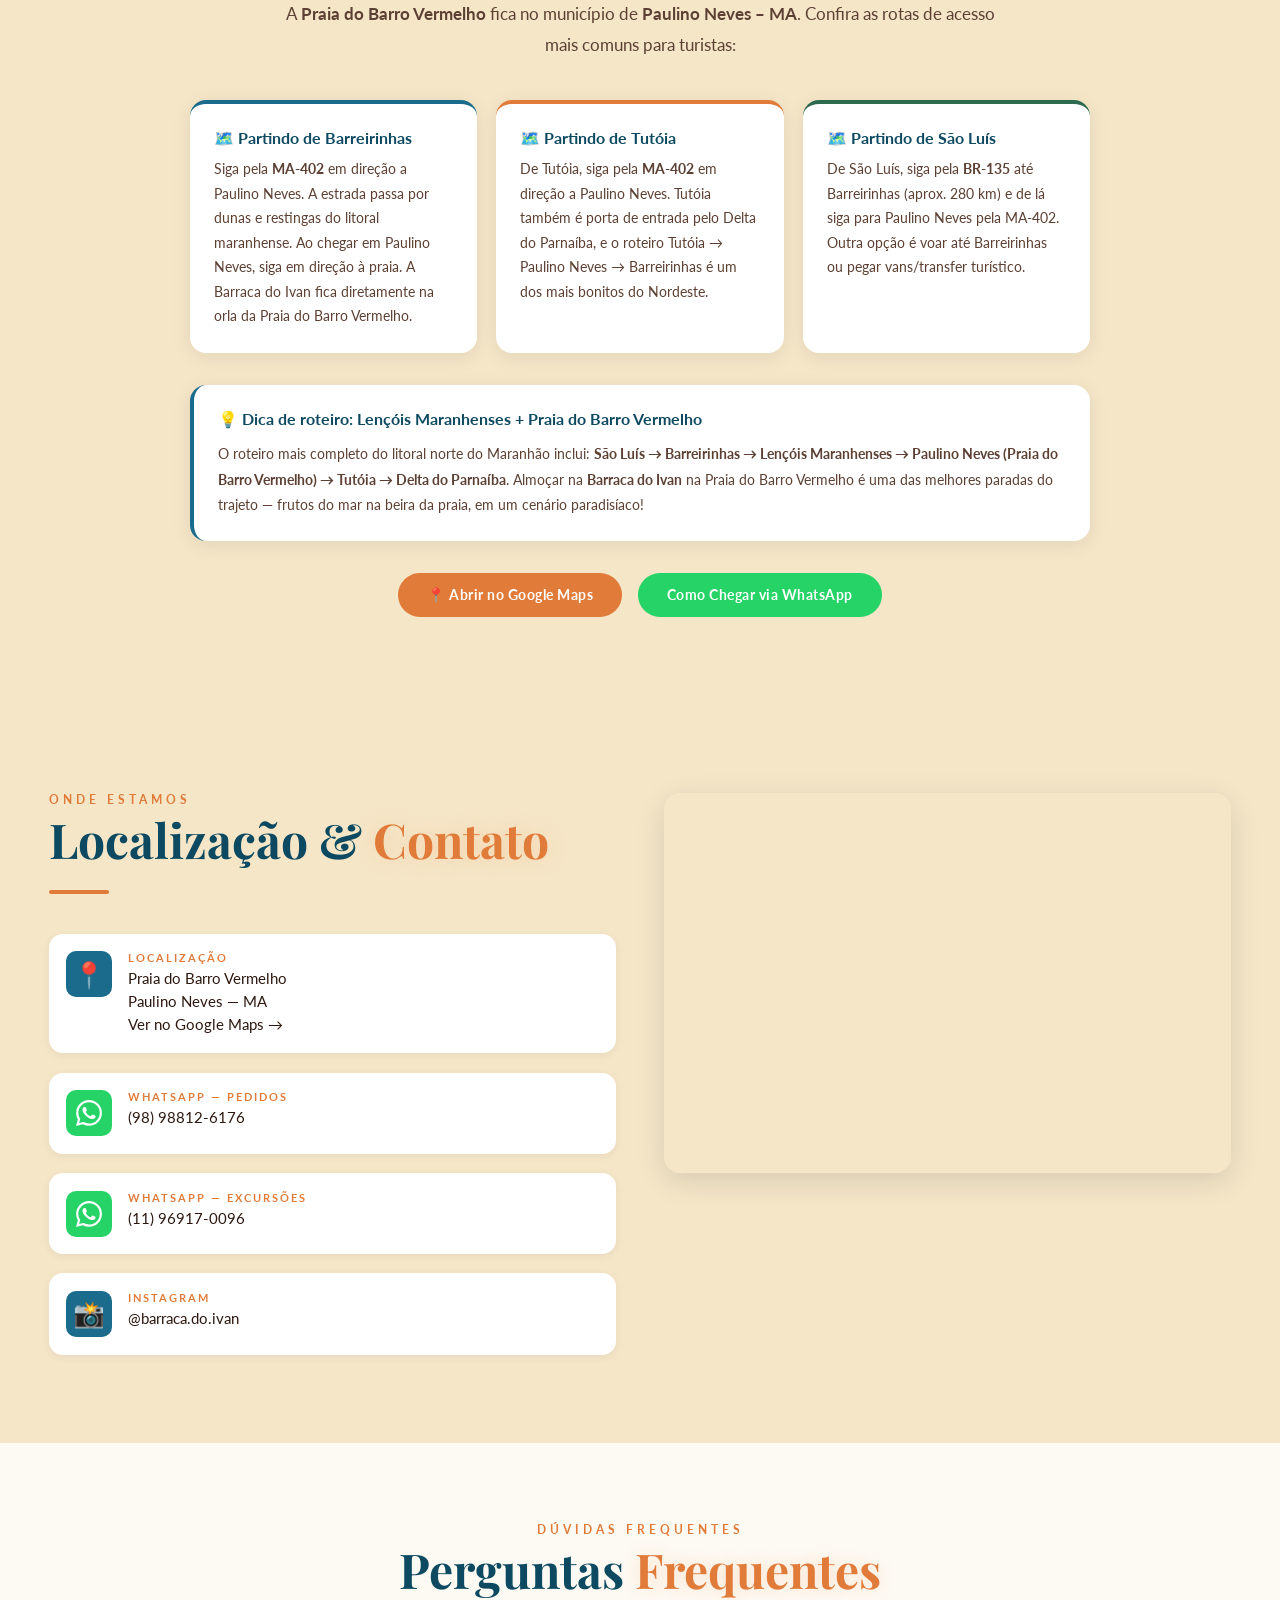
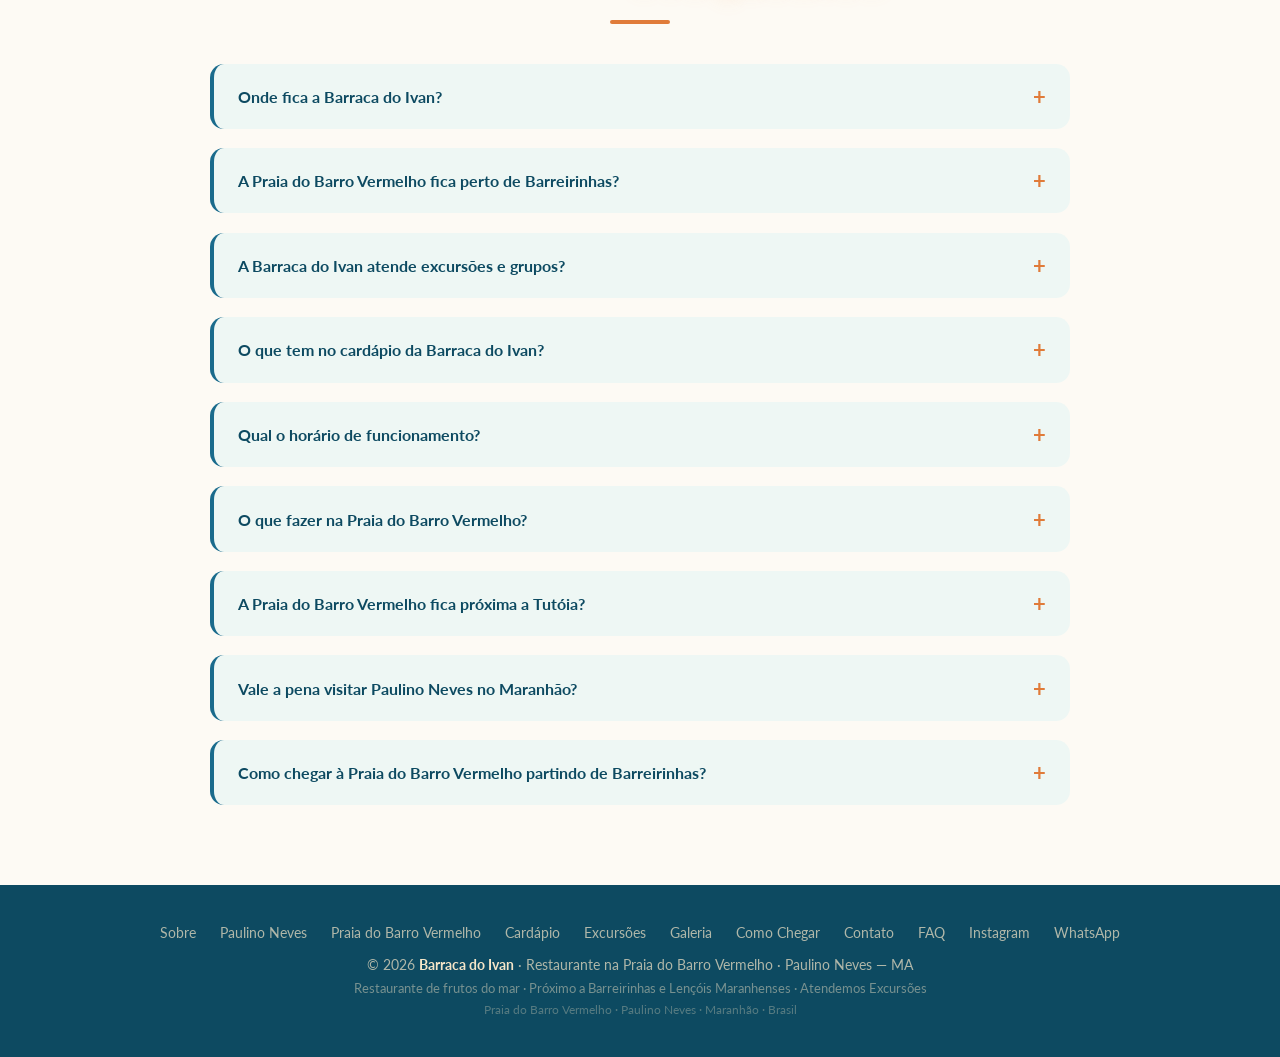
==== commit ff0de77c: "Fix merge conflict in index.html, remove repeated gallery images across pages - Resolve unresolved g" ====
--- a/index.html
+++ b/index.html
@@ -435,36 +435,17 @@
     <div class="divider"></div>
     <div class="gallery-grid">
       <div class="gallery-item gallery-featured">
-<<<<<<< HEAD
         <img src="Imagens/barraca.png" alt="Barraca do Ivan – restaurante de frutos do mar na Praia do Barro Vermelho, Paulino Neves, Maranhão" loading="lazy" width="640" height="440">
-=======
-        <img src="Imagens/barraca.png" alt="Barraca do Ivan - Praia do Barro Vermelho">
-      </div>
-      <div class="gallery-item">
-        <img src="Imagens/camarao.PNG" alt="Camarão fresco">
-      </div>
-      <div class="gallery-item">
-        <img src="Imagens/IMG_4007.PNG" alt="Praia do Barro Vermelho">
-      </div>
-      <div class="gallery-item">
-        <img src="Imagens/peixefrito.PNG" alt="Peixe frito">
->>>>>>> 98210e985c3fd422e064075da8c0d31709822df5
       </div>
       <div class="gallery-item">
         <img src="Imagens/camarao.PNG" alt="Camarão fresco grelhado da Barraca do Ivan – frutos do mar em Paulino Neves MA" loading="lazy" width="320" height="220">
       </div>
-<<<<<<< HEAD
       <div class="gallery-item">
         <img src="Imagens/IMG_4007.PNG" alt="Praia do Barro Vermelho em Paulino Neves, Maranhão – destino turístico próximo aos Lençóis Maranhenses" loading="lazy" width="320" height="220">
       </div>
       <div class="gallery-item">
-        <img src="Imagens/peixefrito.PNG" alt="Peixe frito na Barraca do Ivan – restaurante na praia em Paulino Neves, Maranhão" loading="lazy" width="320" height="220">
-      </div>
-      <div class="gallery-item">
         <img src="Imagens/carnedesol.PNG" alt="Carne de sol da culinária maranhense – prato servido na Barraca do Ivan, Praia do Barro Vermelho" loading="lazy" width="320" height="220">
       </div>
-=======
->>>>>>> 98210e985c3fd422e064075da8c0d31709822df5
     </div>
     <p class="insta-promo" style="margin-top:2rem;">
       Veja mais fotos no nosso Instagram:<br>
--- a/style.css
+++ b/style.css
@@ -316,8 +316,8 @@
   .sobre-cols { grid-template-columns: 1fr; gap: 1.5rem; }
   .contato-inner { grid-template-columns: 1fr; gap: 1.5rem; }
   .gallery-grid { grid-template-columns: 1fr 1fr; grid-template-rows: auto; }
-  .gallery-featured { grid-column: span 2; height: 260px; }
   .gallery-item { height: 180px; }
+  .gallery-item.gallery-featured { grid-column: span 2; height: 260px; }
   .contato-mapa { height: 260px; }
   /* HAMBURGER MENU */
   nav { flex-direction: column; align-items: stretch; }
@@ -352,8 +352,8 @@
   .btn-excursao { width: 100%; max-width: 300px; justify-content: center; text-align: center; }
 
   .gallery-grid { grid-template-columns: 1fr; }
-  .gallery-featured { grid-column: span 1; height: 220px; }
   .gallery-item { height: 185px; }
+  .gallery-item.gallery-featured { grid-column: span 1; height: 220px; }
 
   .info-block { flex-direction: column; gap: 0.65rem; }
   .info-icon { width: 38px; height: 38px; font-size: 1.2rem; }
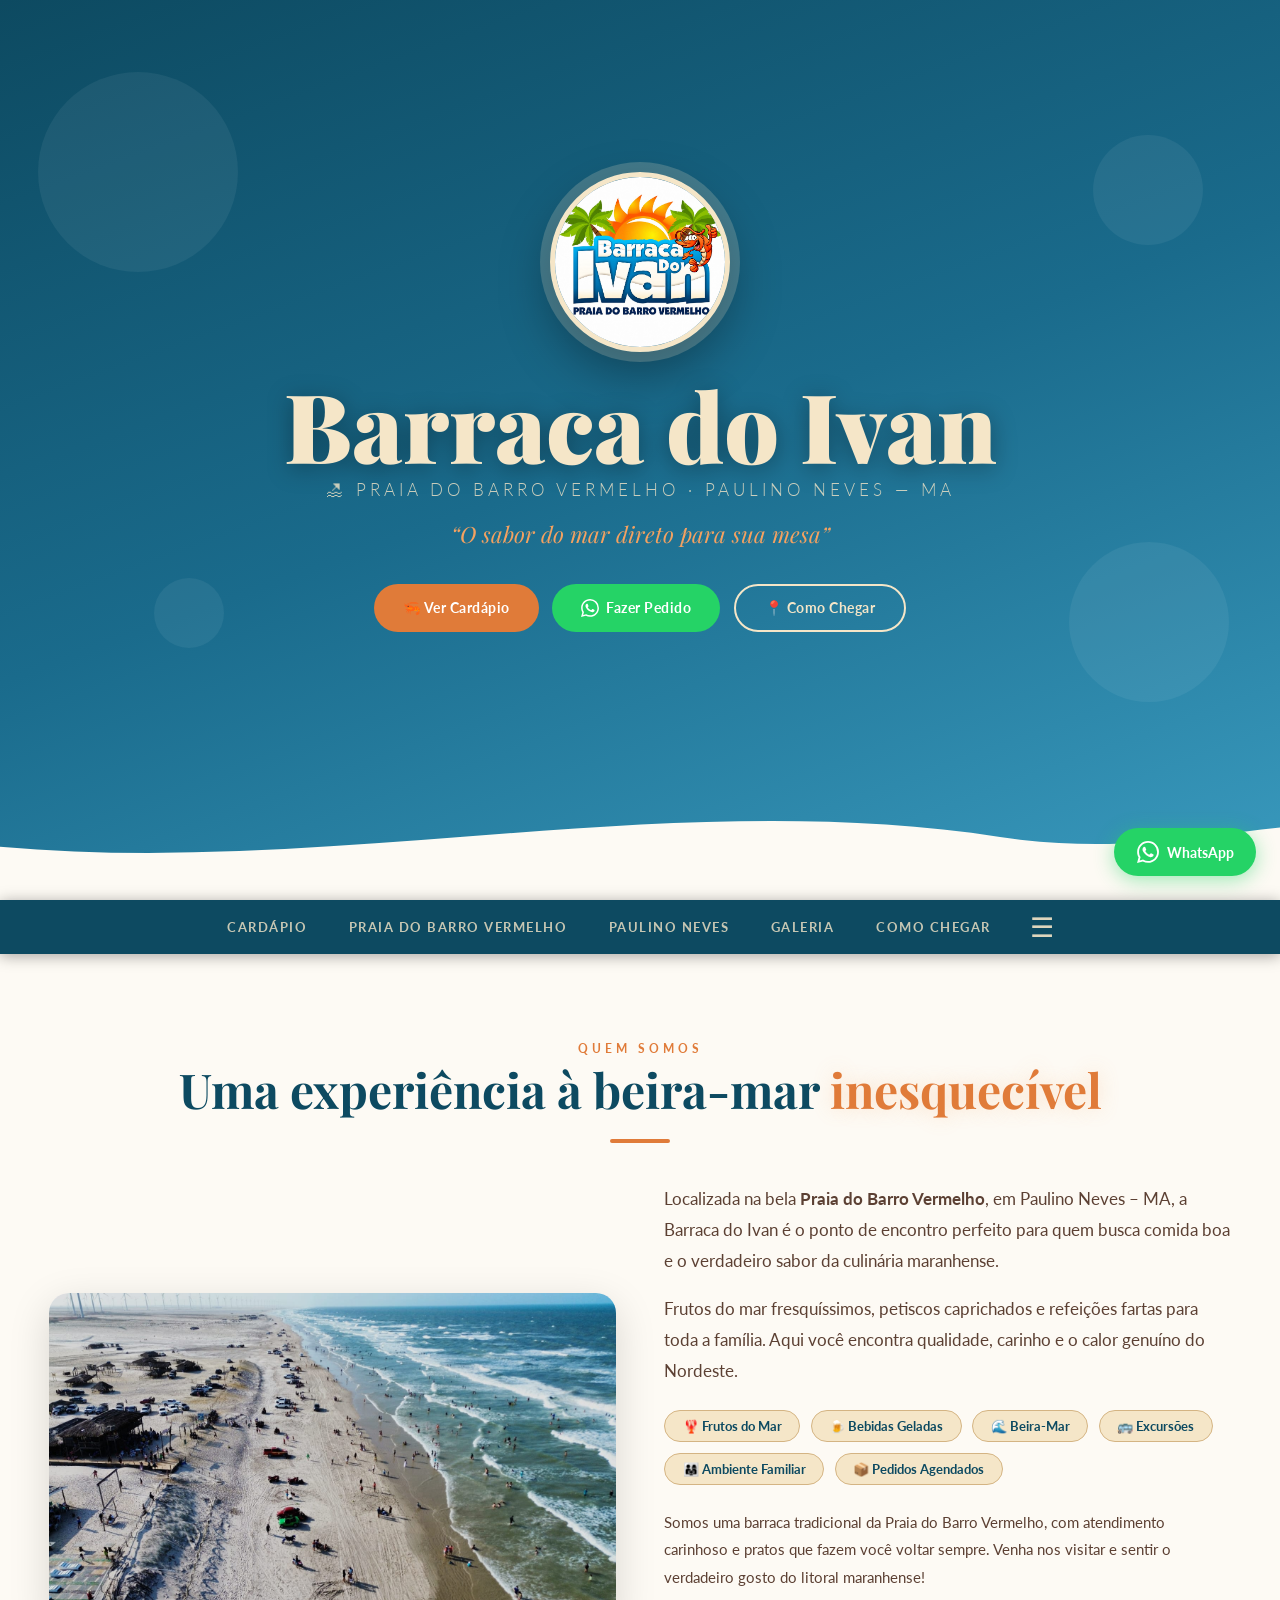
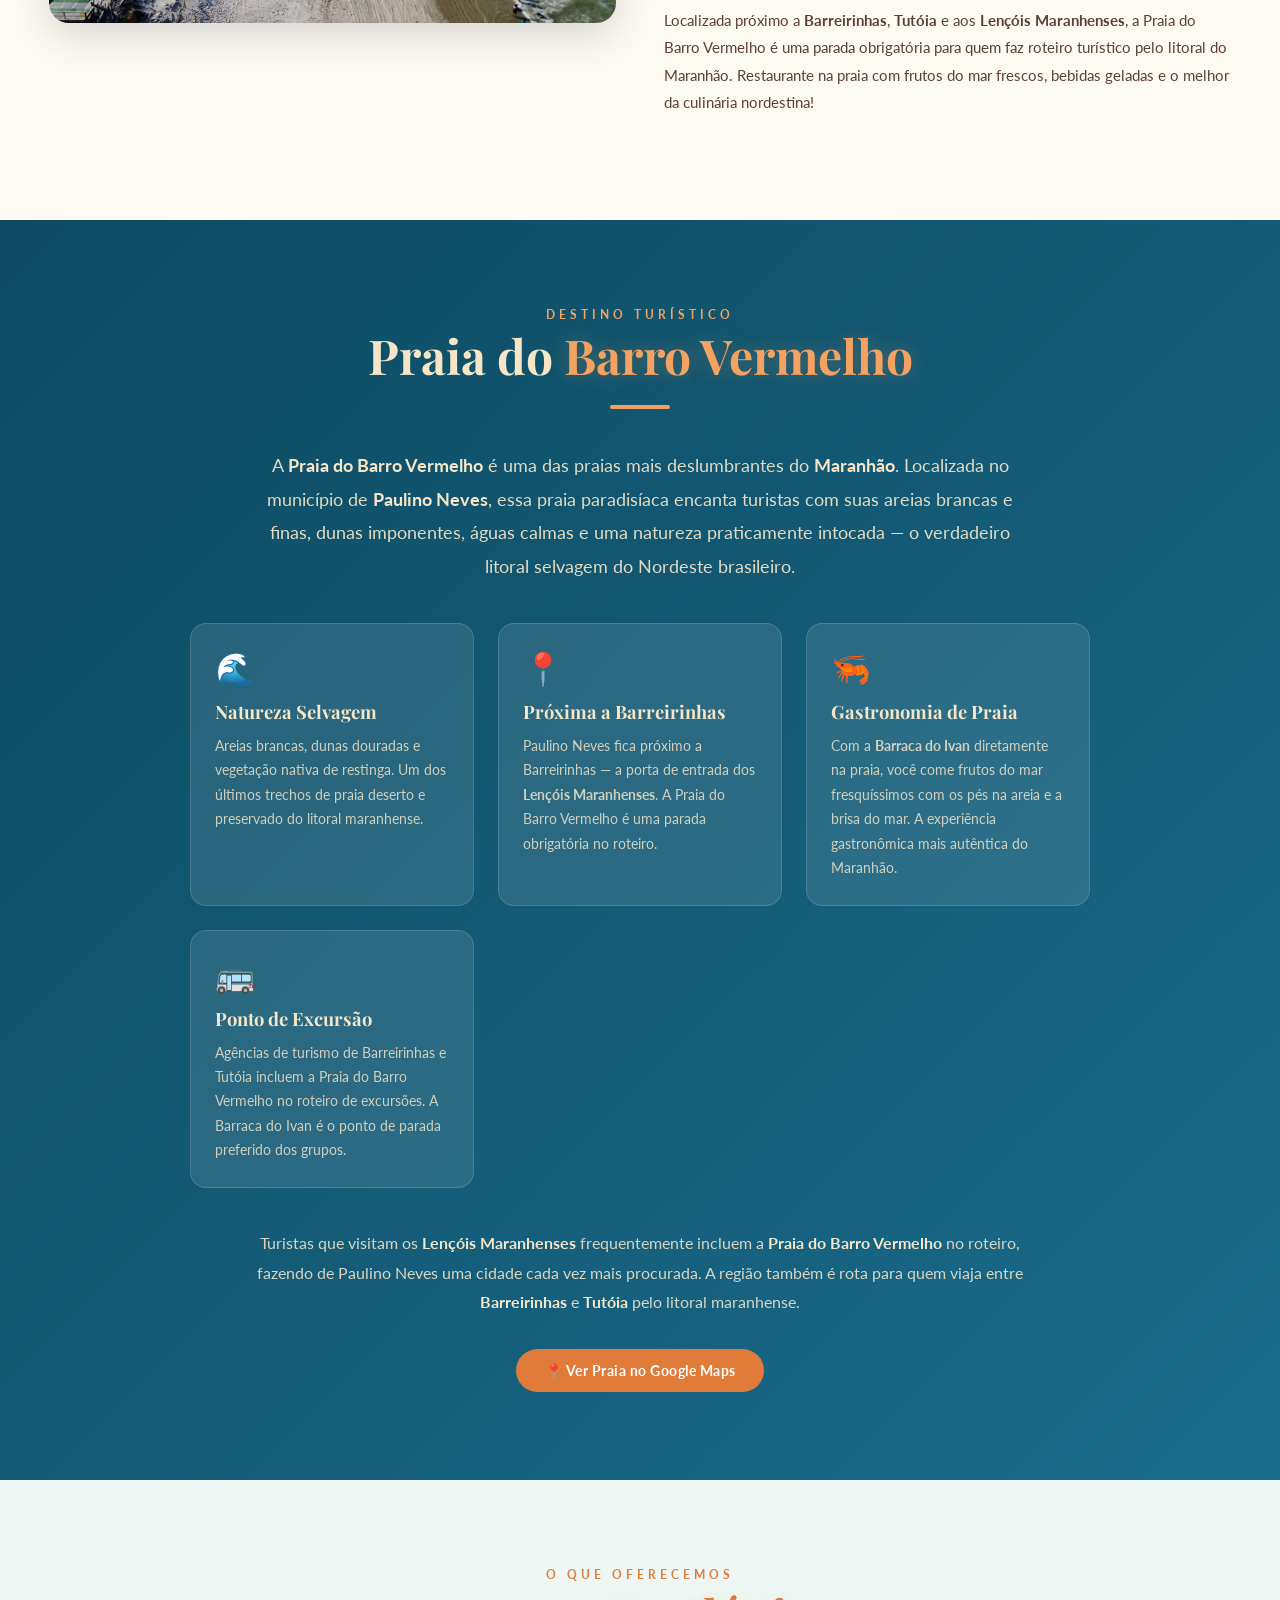
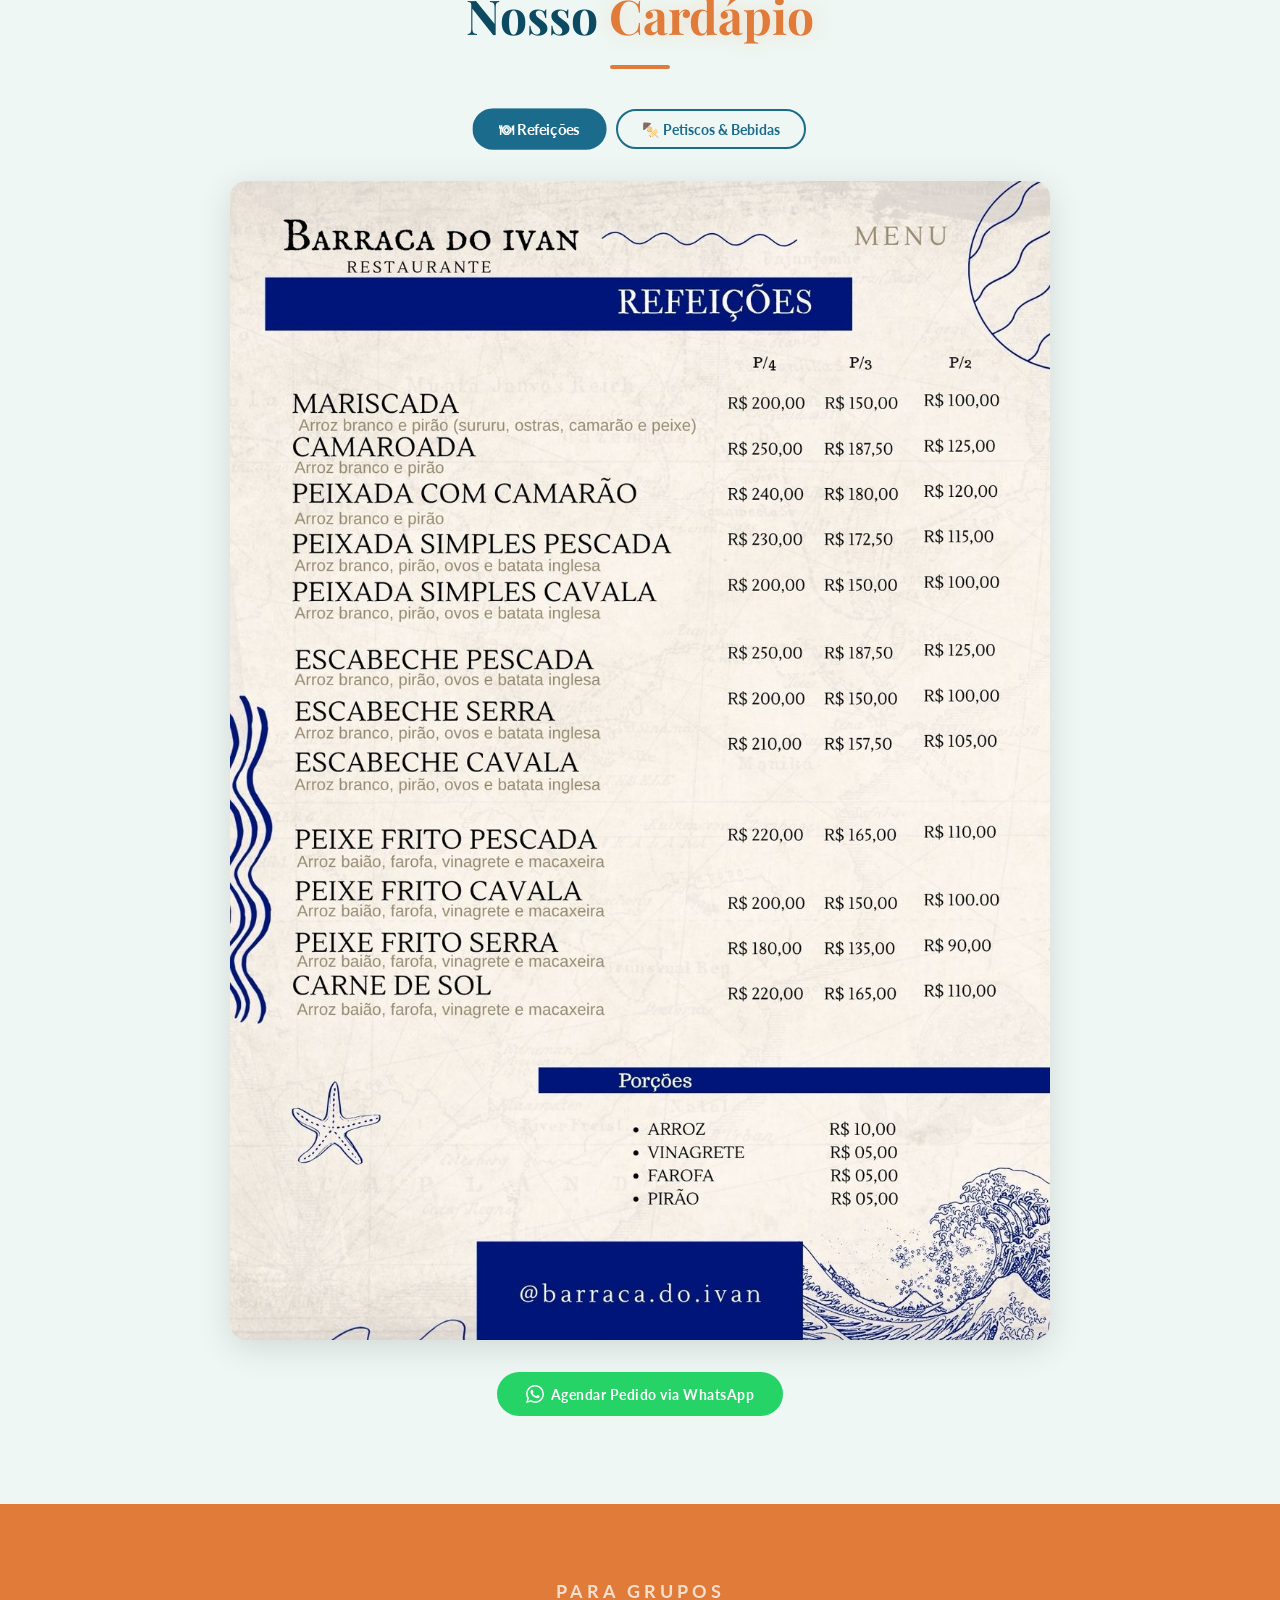
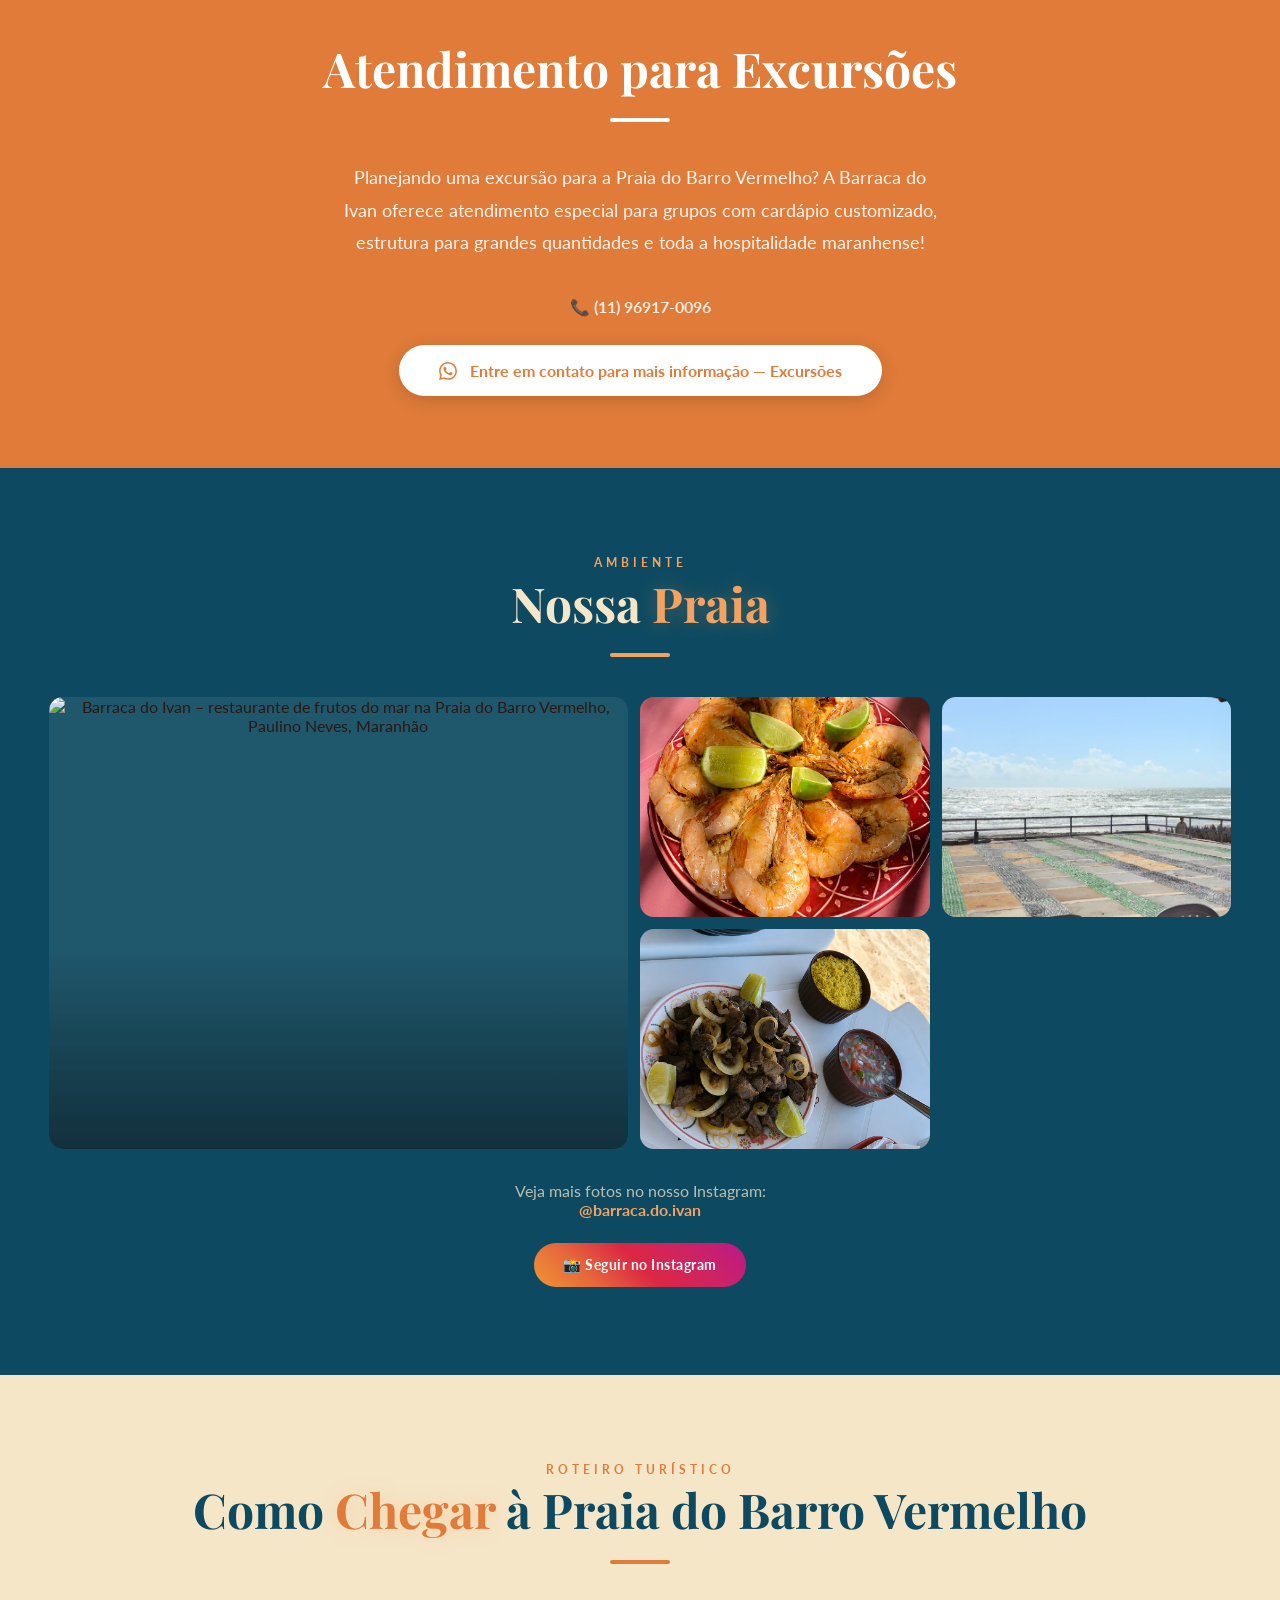
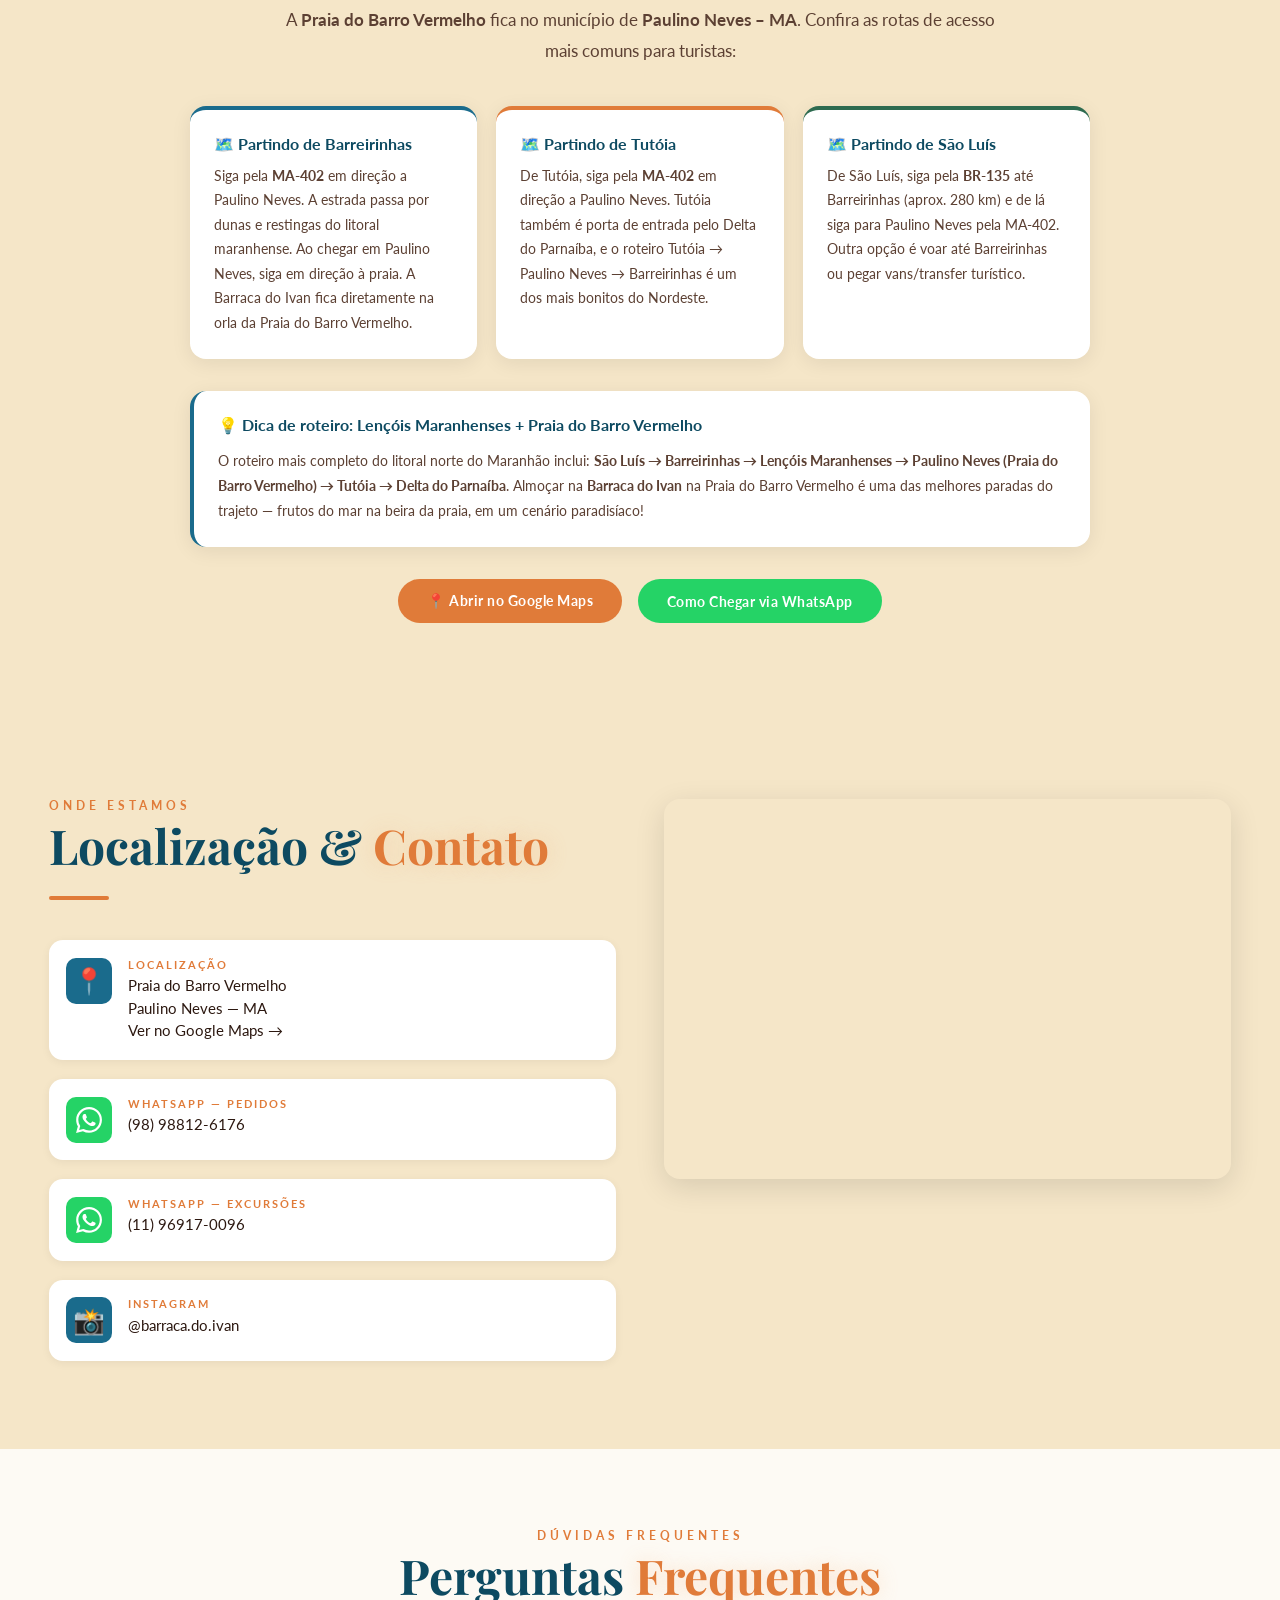
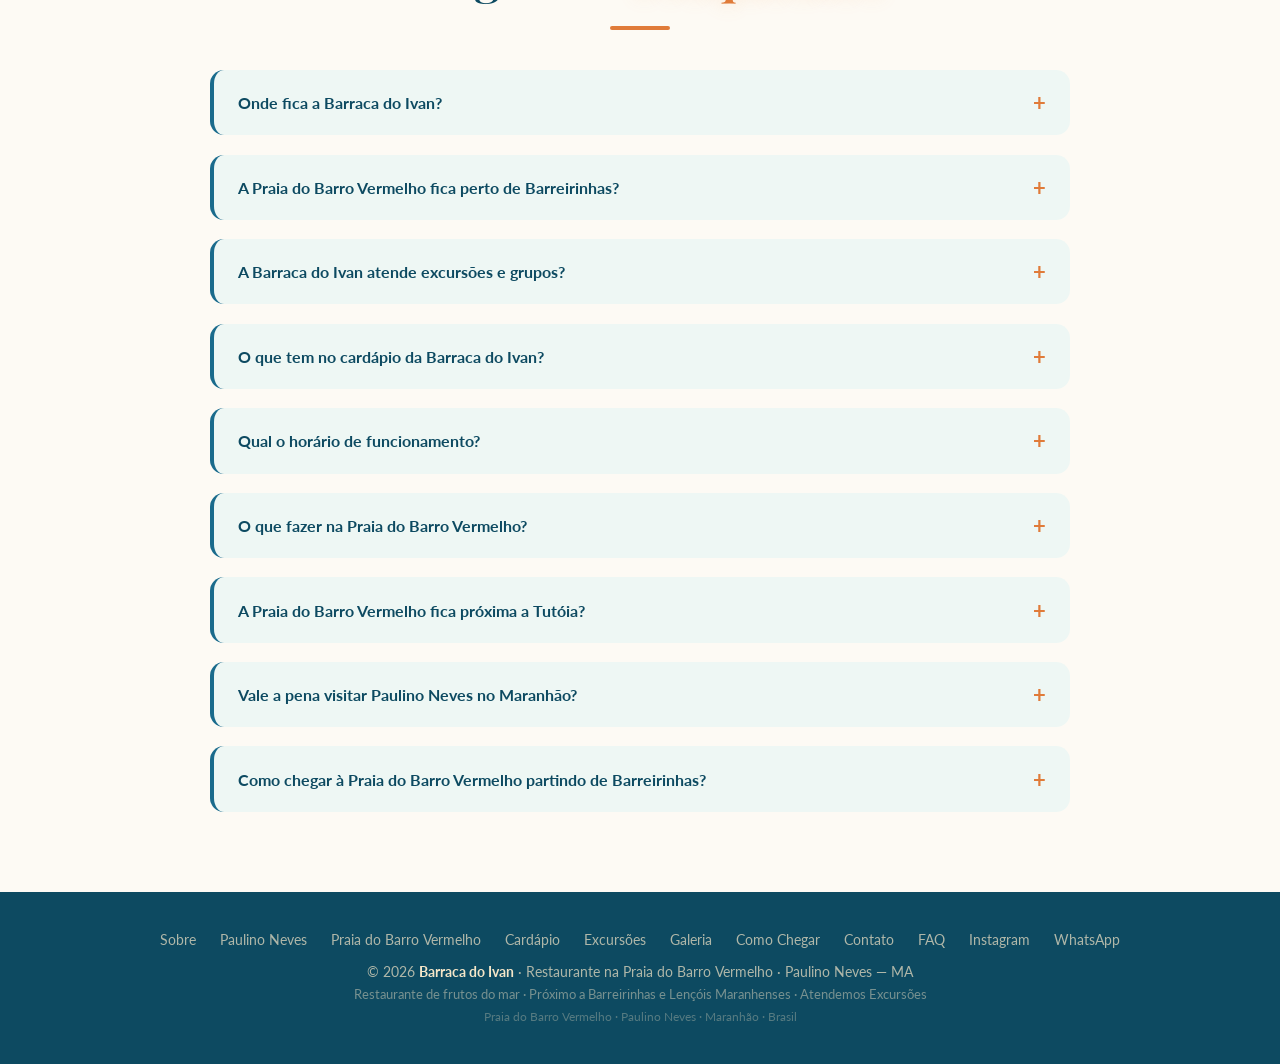
==== commit c7756fb8: "Reestrutura nav: links primarios visiveis + dropdown hamburger; renomeia A Praia - Nav mostra Cardap" ====
--- a/index.html
+++ b/index.html
@@ -299,16 +299,27 @@
 </header>
 
 <nav>
-  <button class="nav-toggle" aria-label="Abrir menu">&#9776;</button>
-  <a href="#sobre">Sobre</a>
-  <a href="paulino-neves.html">Paulino Neves</a>
-  <a href="praia-do-barro-vermelho.html">A Praia</a>
-  <a href="cardapio.html">Cardápio</a>
-  <a href="excursoes.html">Excursões</a>
-  <a href="#galeria">Galeria</a>
-  <a href="como-chegar-paulino-neves.html">Como Chegar</a>
-  <a href="#contato">Contato</a>
-  <a href="#faq">FAQ</a>
+  <div class="nav-primary-links">
+    <a href="cardapio.html">Cardápio</a>
+    <a href="praia-do-barro-vermelho.html">Praia do Barro Vermelho</a>
+    <a href="paulino-neves.html">Paulino Neves</a>
+    <a href="#galeria">Galeria</a>
+    <a href="como-chegar-paulino-neves.html">Como Chegar</a>
+  </div>
+  <div class="nav-more">
+    <button class="nav-toggle" aria-label="Mais páginas">&#9776;</button>
+    <div class="nav-dropdown" id="navDropdown">
+      <a href="cardapio.html" class="mobile-only">Cardápio</a>
+      <a href="praia-do-barro-vermelho.html" class="mobile-only">Praia do Barro Vermelho</a>
+      <a href="paulino-neves.html" class="mobile-only">Paulino Neves</a>
+      <a href="#galeria" class="mobile-only">Galeria</a>
+      <a href="como-chegar-paulino-neves.html" class="mobile-only">Como Chegar</a>
+      <a href="#sobre">Sobre</a>
+      <a href="excursoes.html">Excursões</a>
+      <a href="#contato">Contato</a>
+      <a href="#faq">FAQ</a>
+    </div>
+  </div>
 </nav>
 
 <!-- SOBRE -->
@@ -672,8 +683,11 @@
 
 <script>
 const navToggle = document.querySelector('.nav-toggle');
-const navEl = document.querySelector('nav');
-if (navToggle) navToggle.addEventListener('click', () => navEl.classList.toggle('open'));
+const navDropdown = document.getElementById('navDropdown');
+if (navToggle && navDropdown) {
+  navToggle.addEventListener('click', function(e) { e.stopPropagation(); navDropdown.classList.toggle('open'); });
+  document.addEventListener('click', function() { navDropdown.classList.remove('open'); });
+}
 
 function switchTab(id, btn) {
   document.querySelectorAll('.tab-panel').forEach(p => p.classList.remove('active'));
--- a/style.css
+++ b/style.css
@@ -102,20 +102,32 @@
 nav {
   position: sticky; top: 0; z-index: 100;
   background: var(--mar-profundo);
-  display: flex; justify-content: center;
+  display: flex; align-items: center; justify-content: center;
   box-shadow: 0 2px 14px rgba(0,0,0,0.35);
 }
+.nav-primary-links { display: flex; align-items: center; flex-wrap: wrap; justify-content: center; }
 nav a {
   color: rgba(245,230,200,0.8); text-decoration: none;
   font-size: 0.82rem; font-weight: 700; letter-spacing: 1.5px; text-transform: uppercase;
-  padding: 1rem 1.3rem; transition: color 0.2s, background 0.2s;
+  padding: 1rem 1.3rem; transition: color 0.2s, background 0.2s; white-space: nowrap;
 }
 nav a:hover { color: var(--areia); background: rgba(255,255,255,0.08); }
+.nav-more { position: relative; flex-shrink: 0; }
 .nav-toggle {
-  display: none; background: none; border: none;
+  display: flex; align-items: center; background: none; border: none;
   color: rgba(245,230,200,0.9); font-size: 1.7rem; cursor: pointer;
-  padding: 0.85rem 1.2rem; line-height: 1; align-self: center; flex-shrink: 0;
-}
+  padding: 0.85rem 1.2rem; line-height: 1; flex-shrink: 0;
+}
+.nav-dropdown {
+  display: none; position: absolute; right: 0; top: 100%;
+  background: var(--mar-profundo); min-width: 230px; flex-direction: column;
+  box-shadow: 0 8px 24px rgba(0,0,0,0.45); border-radius: 0 0 14px 14px;
+  border-top: 2px solid rgba(255,255,255,0.12); z-index: 300; overflow: hidden;
+}
+.nav-dropdown.open { display: flex; }
+.nav-dropdown a { padding: 0.9rem 1.4rem; border-bottom: 1px solid rgba(255,255,255,0.07); display: block; text-align: left; white-space: nowrap; }
+.nav-dropdown a:last-child { border-bottom: none; }
+.mobile-only { display: none !important; }
 
 /* SECTIONS */
 section { padding: 5.5rem 1.5rem; }
@@ -255,9 +267,9 @@
 .info-block:hover { transform: translateY(-4px); box-shadow: 0 10px 28px rgba(0,0,0,0.12); }
 
 /* Nav link animated underline */
-nav a { position: relative; }
-nav a::after { content:''; position:absolute; bottom:0; left:50%; width:0; height:2px; background:var(--laranja-vivo); transition:width 0.3s ease, left 0.3s ease; }
-nav a:hover::after { width:100%; left:0; }
+.nav-primary-links a { position: relative; }
+.nav-primary-links a::after { content:''; position:absolute; bottom:0; left:50%; width:0; height:2px; background:var(--laranja-vivo); transition:width 0.3s ease, left 0.3s ease; }
+.nav-primary-links a:hover::after { width:100%; left:0; }
 
 /* Sobre image hover tilt */
 .sobre-img-wrap { transition: transform 0.35s ease, box-shadow 0.35s ease; }
@@ -300,12 +312,24 @@
    RESPONSIVO — NOTEBOOK (≤1024px)
 ══════════════════════════════════════════════ */
 @media(max-width:1024px) {
-  nav a { padding: 0.9rem 0.9rem; font-size: 0.76rem; letter-spacing: 1px; }
+  nav a { padding: 0.8rem 0.8rem; font-size: 0.74rem; letter-spacing: 0.8px; }
   .sobre-cols { gap: 2rem; }
   .gallery-grid { grid-template-rows: 190px 190px; }
   .cardapio-img-wrap { max-width: 100%; }
   .contato-inner { gap: 2rem; }
   .contato-mapa { height: 320px; }
+}
+
+/* ══════════════════════════════════════════════
+   RESPONSIVO — NAV COLAPSO (≤860px)
+══════════════════════════════════════════════ */
+@media(max-width:860px) {
+  nav { justify-content: flex-end; }
+  .nav-primary-links { display: none; }
+  .mobile-only { display: block !important; }
+  .nav-more { position: static; }
+  .nav-dropdown { width: 100%; min-width: 0; border-radius: 0 0 8px 8px; }
+  .nav-dropdown a { text-align: center; }
 }
 
 /* ══════════════════════════════════════════════
@@ -319,12 +343,6 @@
   .gallery-item { height: 180px; }
   .gallery-item.gallery-featured { grid-column: span 2; height: 260px; }
   .contato-mapa { height: 260px; }
-  /* HAMBURGER MENU */
-  nav { flex-direction: column; align-items: stretch; }
-  .nav-toggle { display: flex; justify-content: flex-end; width: 100%; }
-  nav a { display: none; text-align: center; padding: 0.85rem 1.5rem; border-top: 1px solid rgba(255,255,255,0.08); justify-content: center; }
-  nav.open a { display: flex; }
-  nav a::after { display: none; }
   .preco-table th, .preco-table td { padding: 0.55rem 0.65rem; font-size: 0.82rem; }
   .cardapio-img-wrap { max-width: 100%; margin-bottom: 1.2rem; }
   .hero-ctas { gap: 0.65rem; }
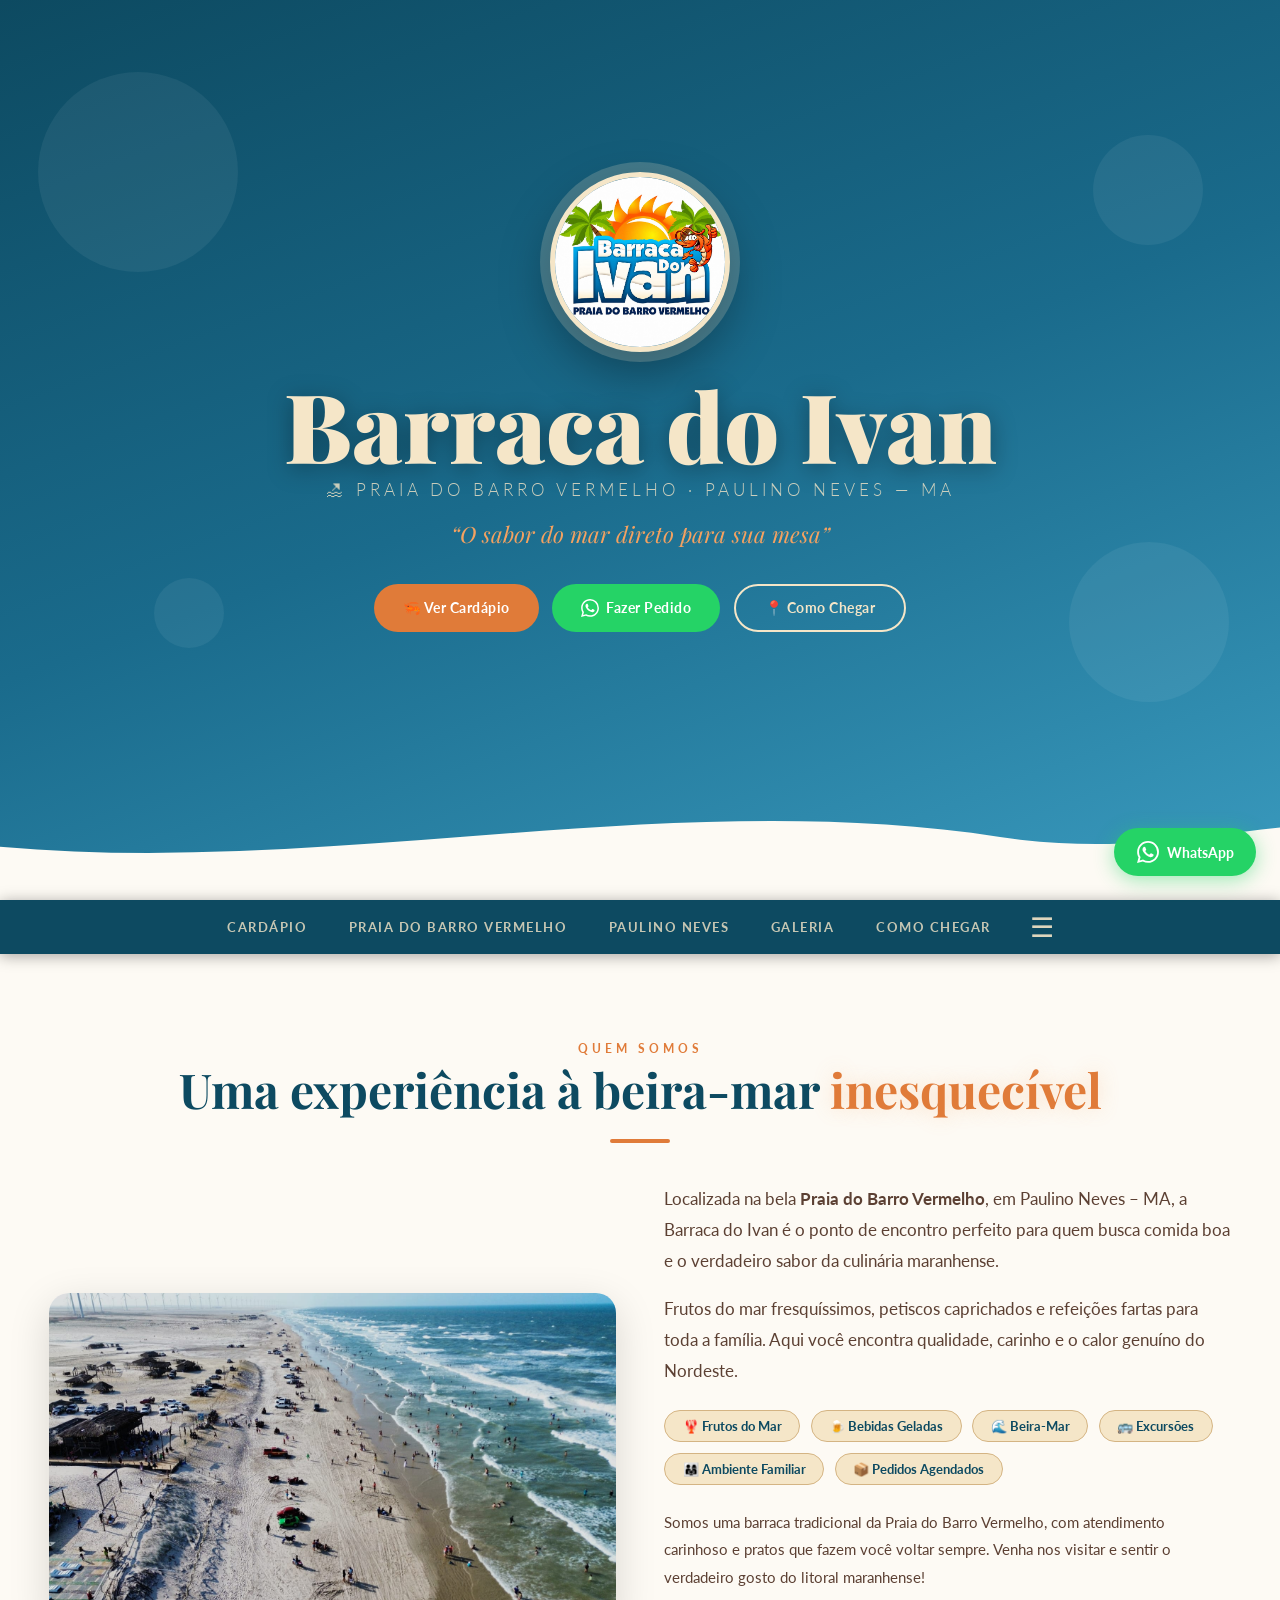
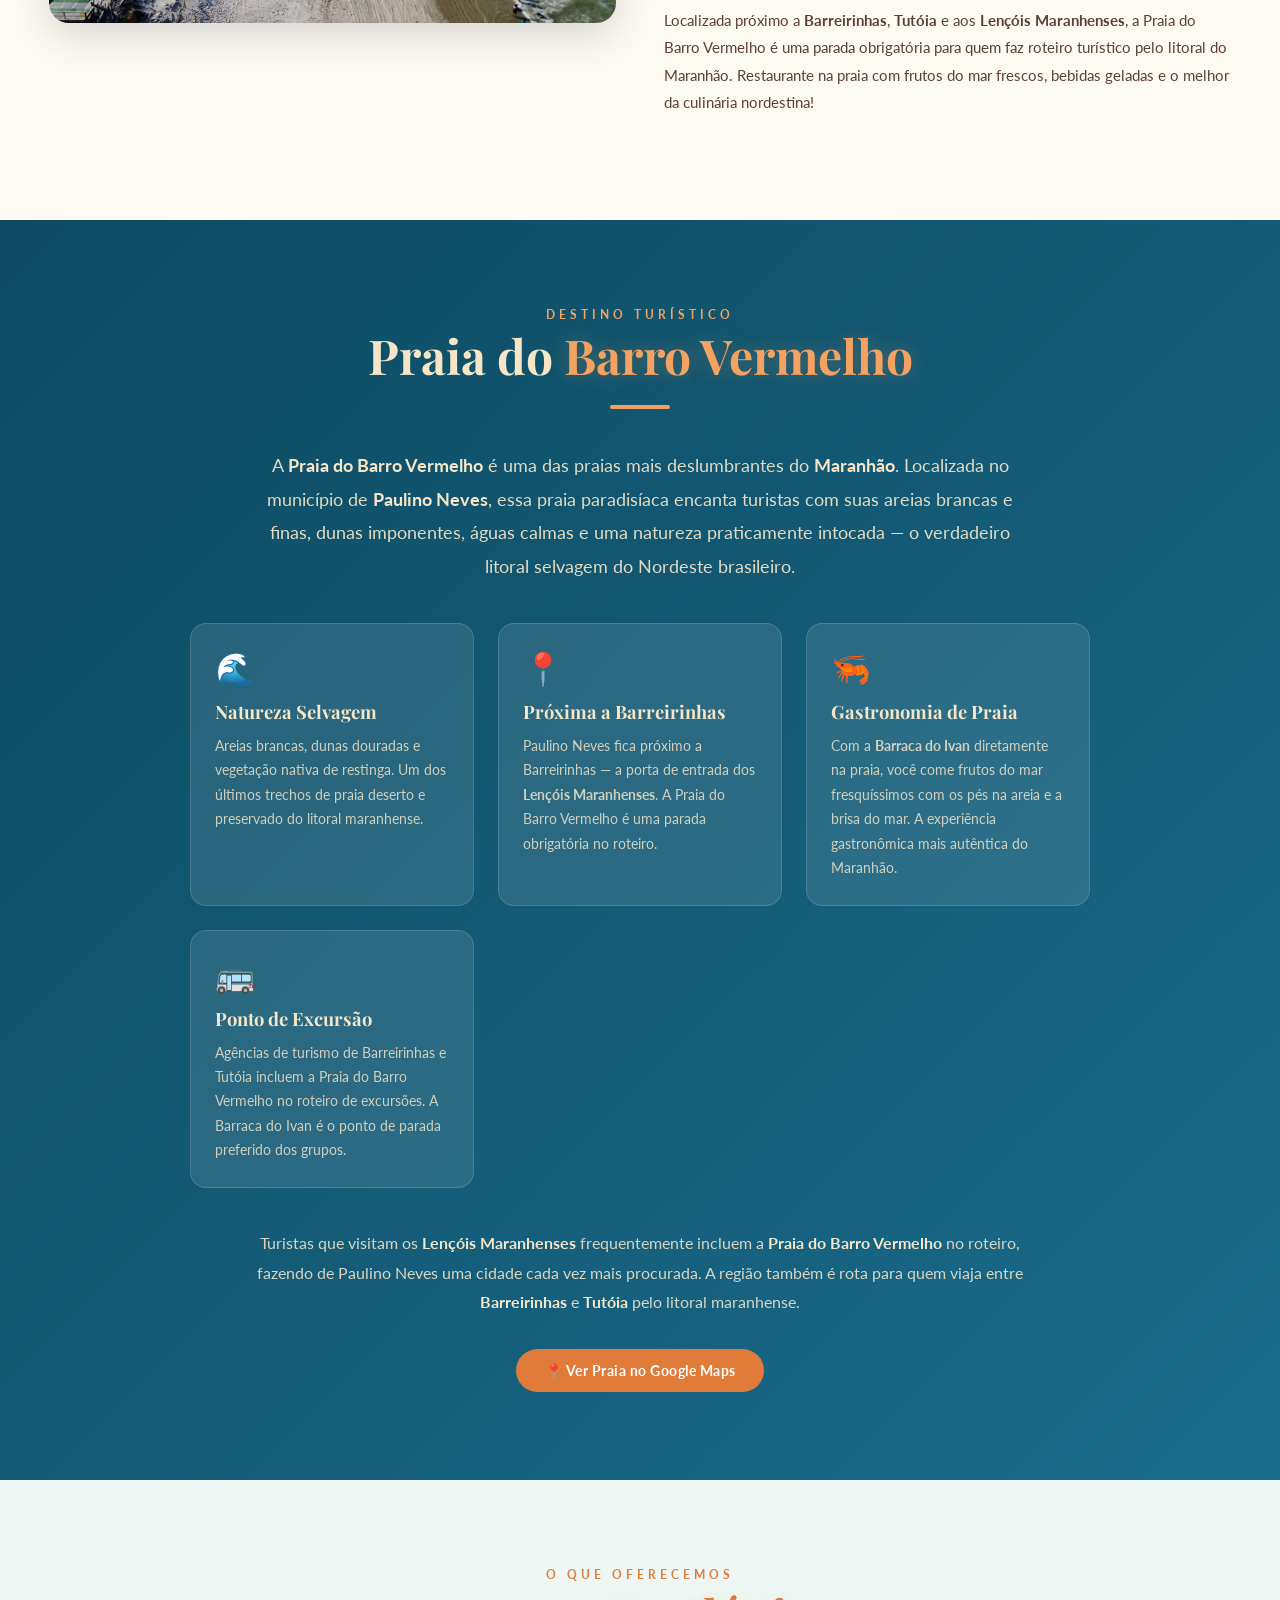
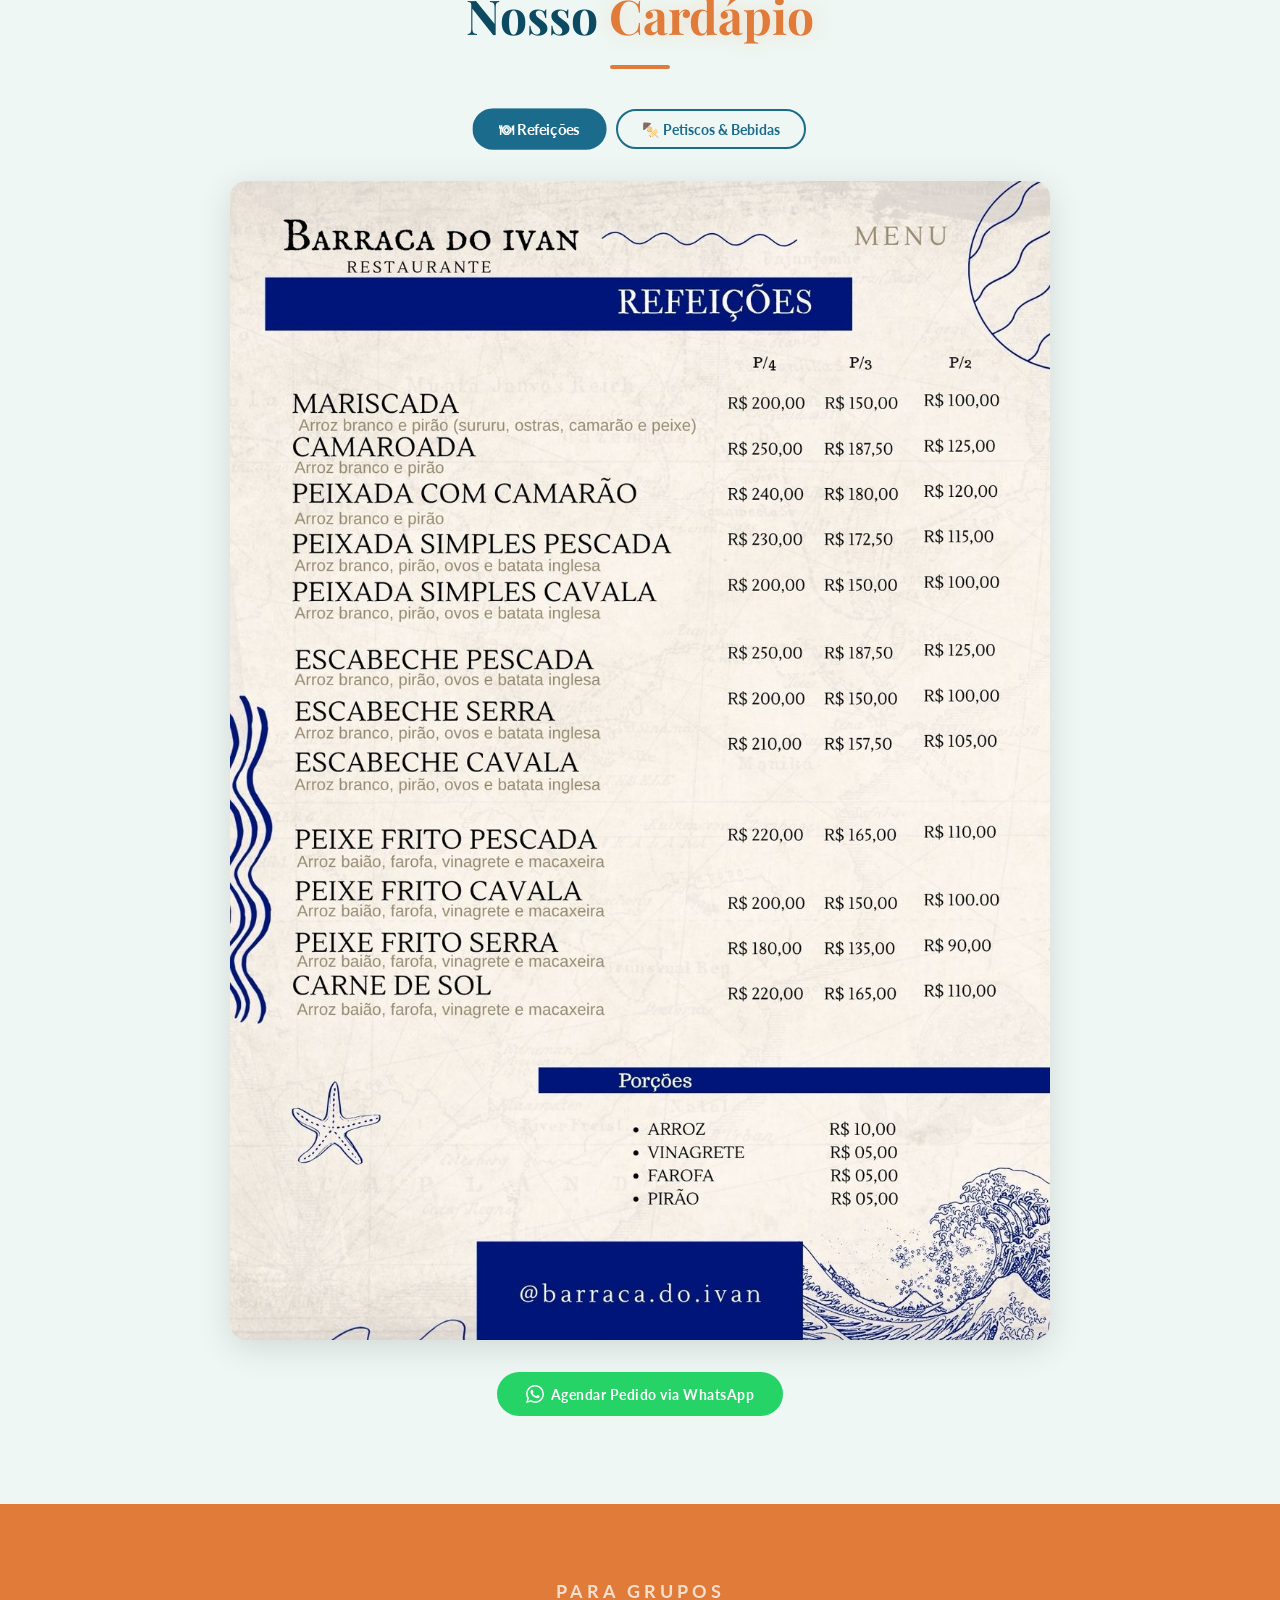
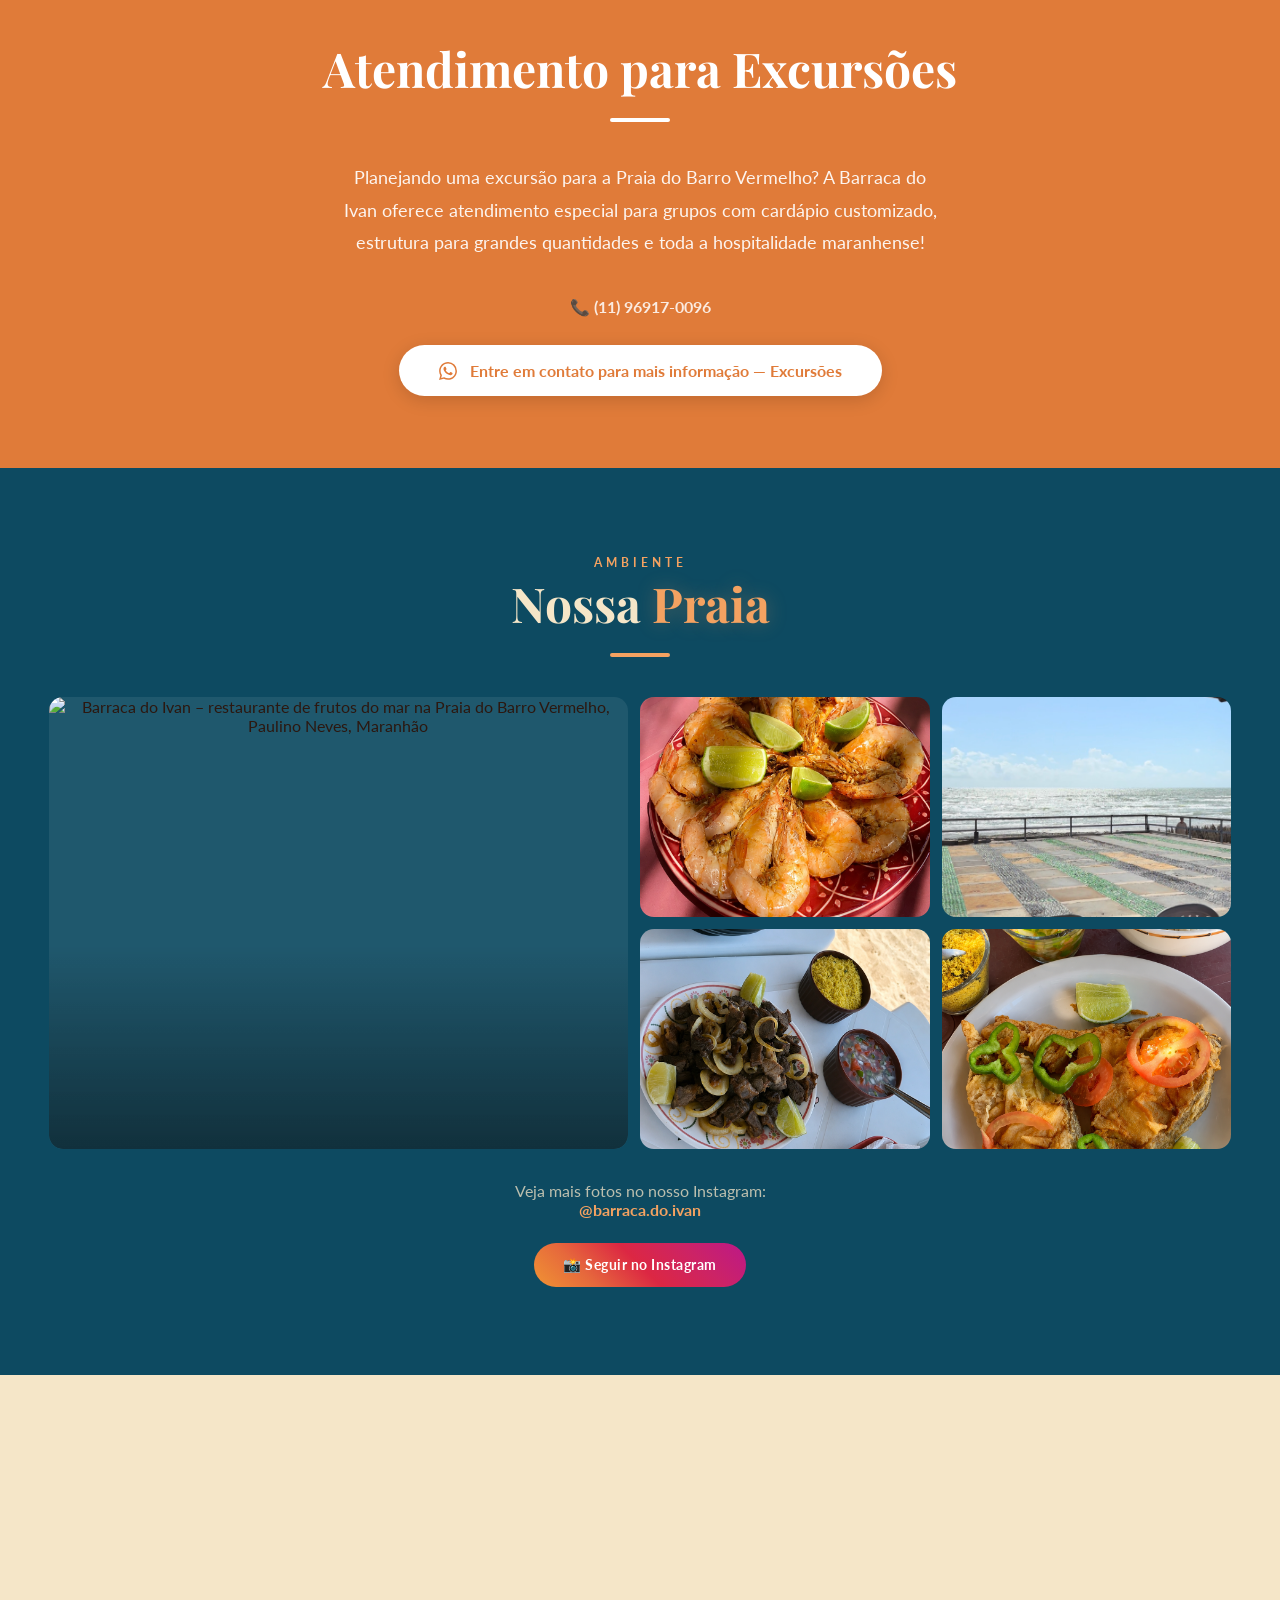
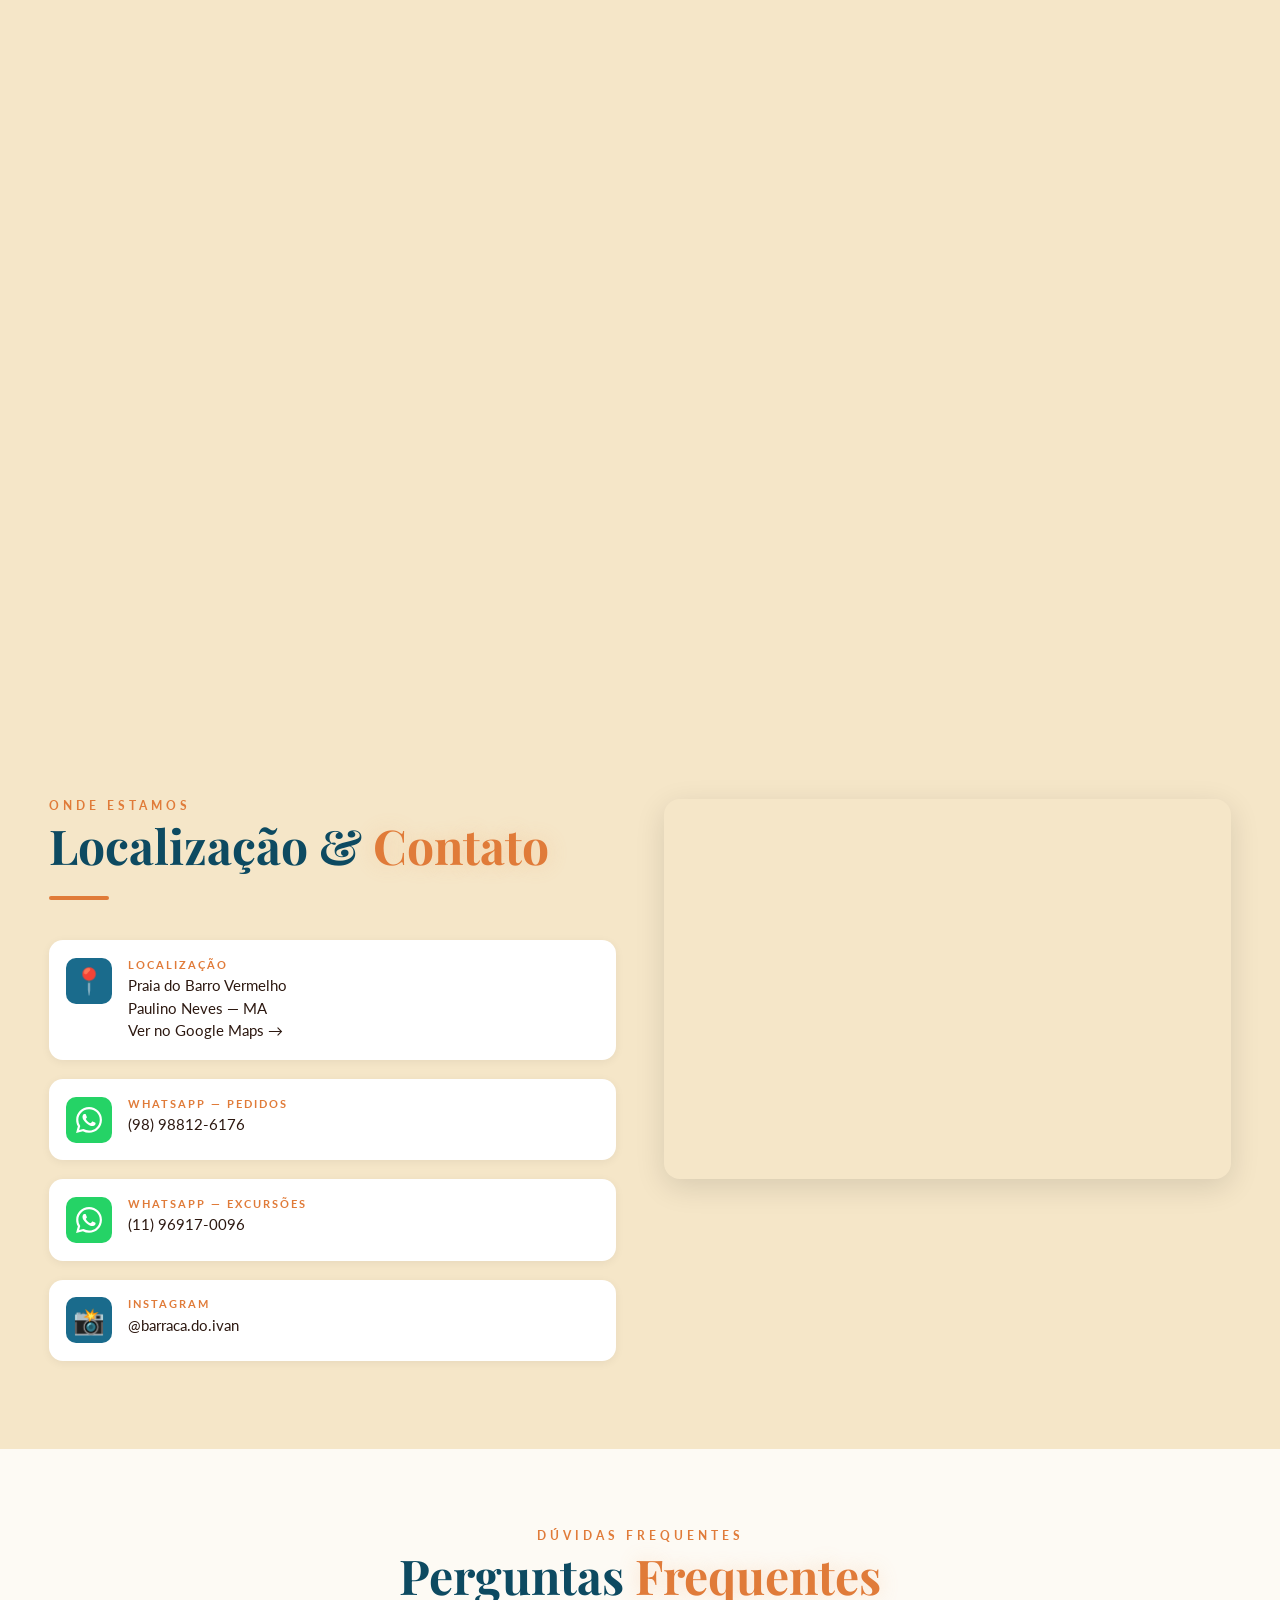
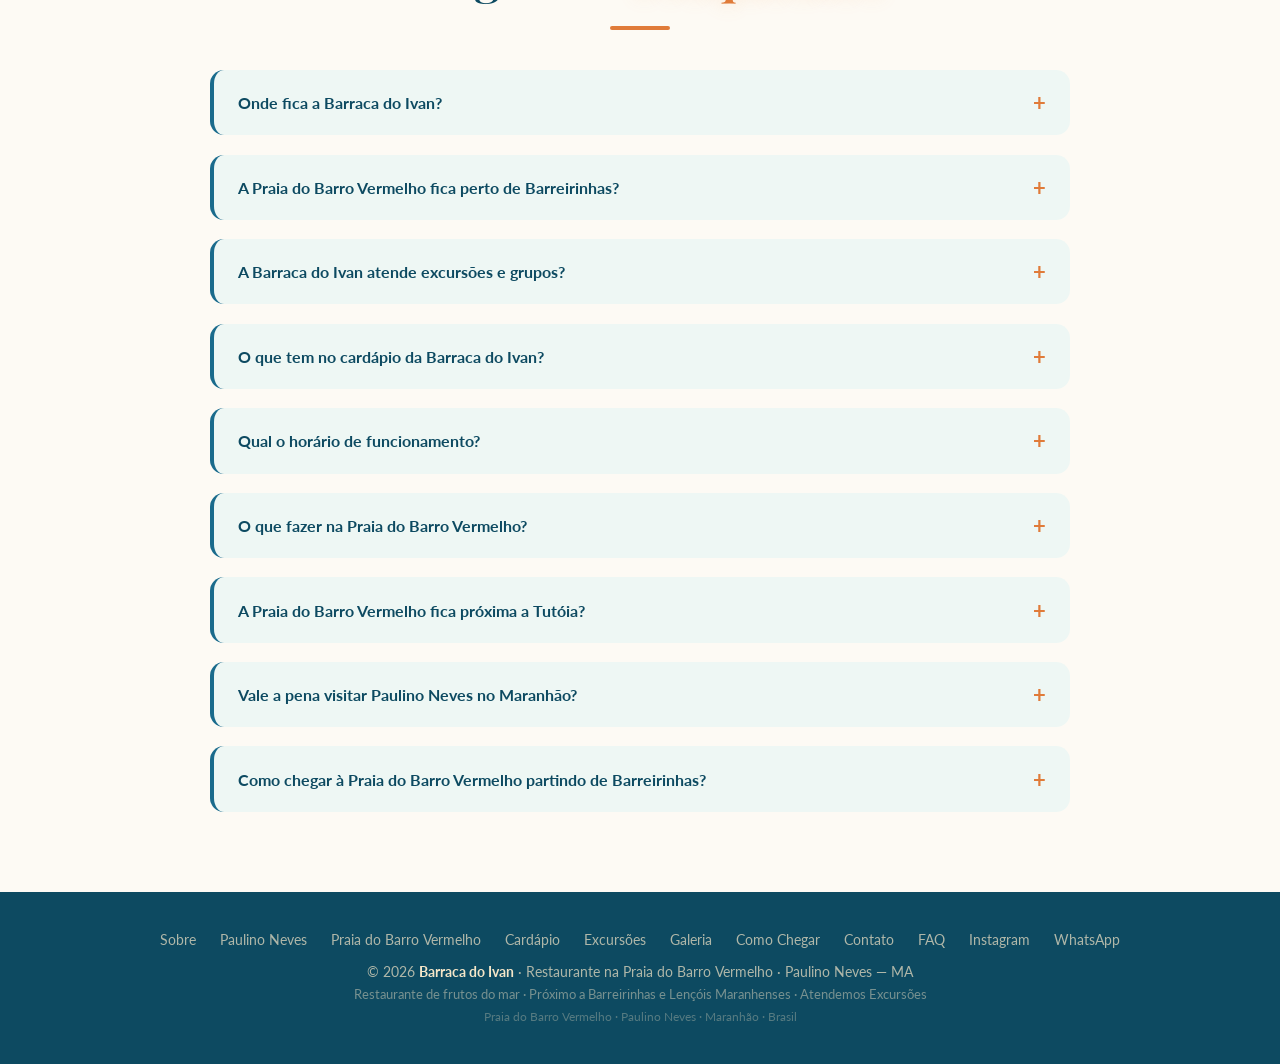
==== commit 318e33fc: "Corrige bugs: remove links mobile-only do dropdown e corrige grids de galeria - Remove 5 links .mobi" ====
--- a/index.html
+++ b/index.html
@@ -309,11 +309,6 @@
   <div class="nav-more">
     <button class="nav-toggle" aria-label="Mais páginas">&#9776;</button>
     <div class="nav-dropdown" id="navDropdown">
-      <a href="cardapio.html" class="mobile-only">Cardápio</a>
-      <a href="praia-do-barro-vermelho.html" class="mobile-only">Praia do Barro Vermelho</a>
-      <a href="paulino-neves.html" class="mobile-only">Paulino Neves</a>
-      <a href="#galeria" class="mobile-only">Galeria</a>
-      <a href="como-chegar-paulino-neves.html" class="mobile-only">Como Chegar</a>
       <a href="#sobre">Sobre</a>
       <a href="excursoes.html">Excursões</a>
       <a href="#contato">Contato</a>
@@ -456,6 +451,9 @@
       </div>
       <div class="gallery-item">
         <img src="Imagens/carnedesol.PNG" alt="Carne de sol da culinária maranhense – prato servido na Barraca do Ivan, Praia do Barro Vermelho" loading="lazy" width="320" height="220">
+      </div>
+      <div class="gallery-item">
+        <img src="Imagens/peixefrito.PNG" alt="Peixe frito fresco servido na Barraca do Ivan – frutos do mar na Praia do Barro Vermelho" loading="lazy" width="320" height="220">
       </div>
     </div>
     <p class="insta-promo" style="margin-top:2rem;">
--- a/style.css
+++ b/style.css
@@ -321,15 +321,21 @@
 }
 
 /* ══════════════════════════════════════════════
-   RESPONSIVO — NAV COLAPSO (≤860px)
+   RESPONSIVO — NAV MOBILE (≤860px)
 ══════════════════════════════════════════════ */
 @media(max-width:860px) {
-  nav { justify-content: flex-end; }
-  .nav-primary-links { display: none; }
-  .mobile-only { display: block !important; }
-  .nav-more { position: static; }
-  .nav-dropdown { width: 100%; min-width: 0; border-radius: 0 0 8px 8px; }
-  .nav-dropdown a { text-align: center; }
+  nav { flex-direction: column; align-items: stretch; }
+  .nav-primary-links {
+    display: flex; overflow-x: auto; flex-wrap: nowrap;
+    -webkit-overflow-scrolling: touch; scrollbar-width: none;
+    border-bottom: 1px solid rgba(255,255,255,0.1);
+  }
+  .nav-primary-links::-webkit-scrollbar { display: none; }
+  .nav-primary-links a { font-size: 0.72rem; padding: 0.75rem 0.85rem; letter-spacing: 0.5px; flex-shrink: 0; }
+  .nav-more { display: flex; justify-content: flex-end; position: relative; }
+  .mobile-only { display: none !important; }
+  .nav-dropdown { right: 0; min-width: 200px; top: 100%; border-radius: 0 0 12px 12px; }
+  .nav-dropdown a { text-align: left; }
 }
 
 /* ══════════════════════════════════════════════
